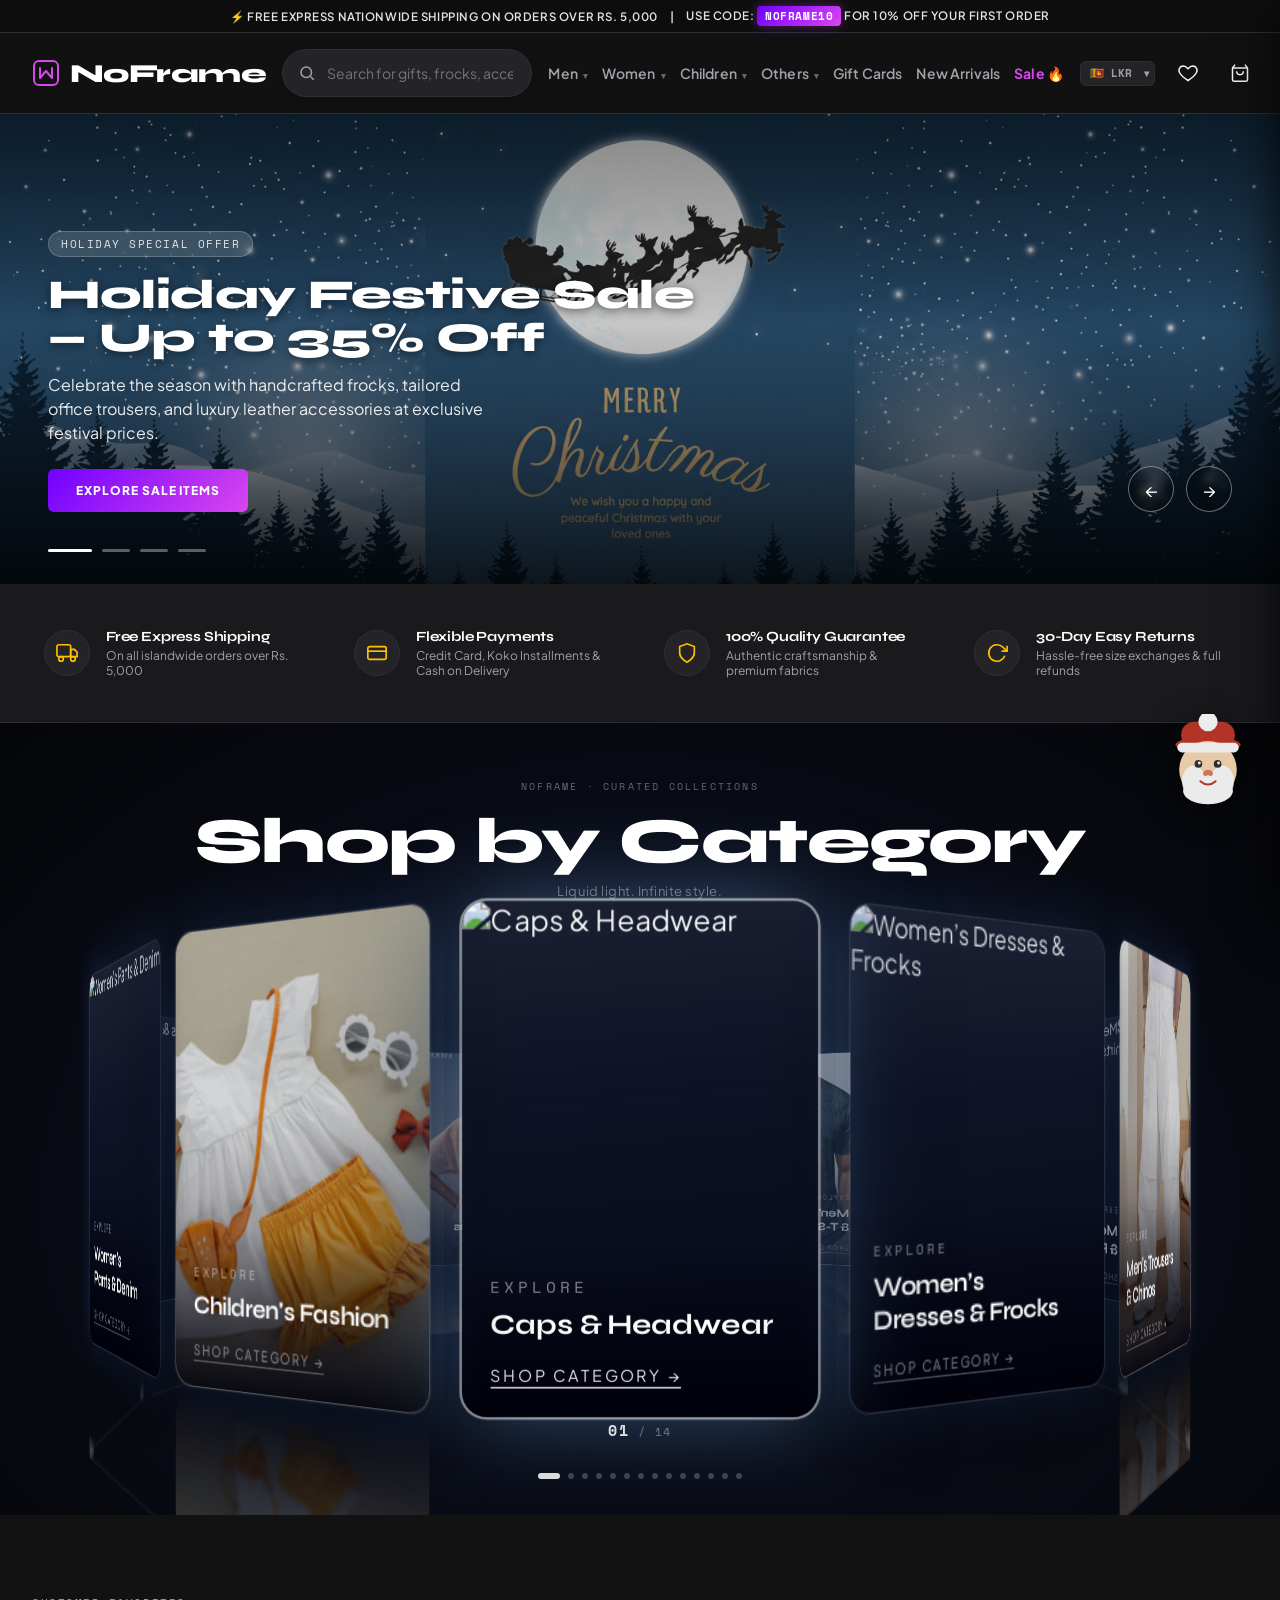
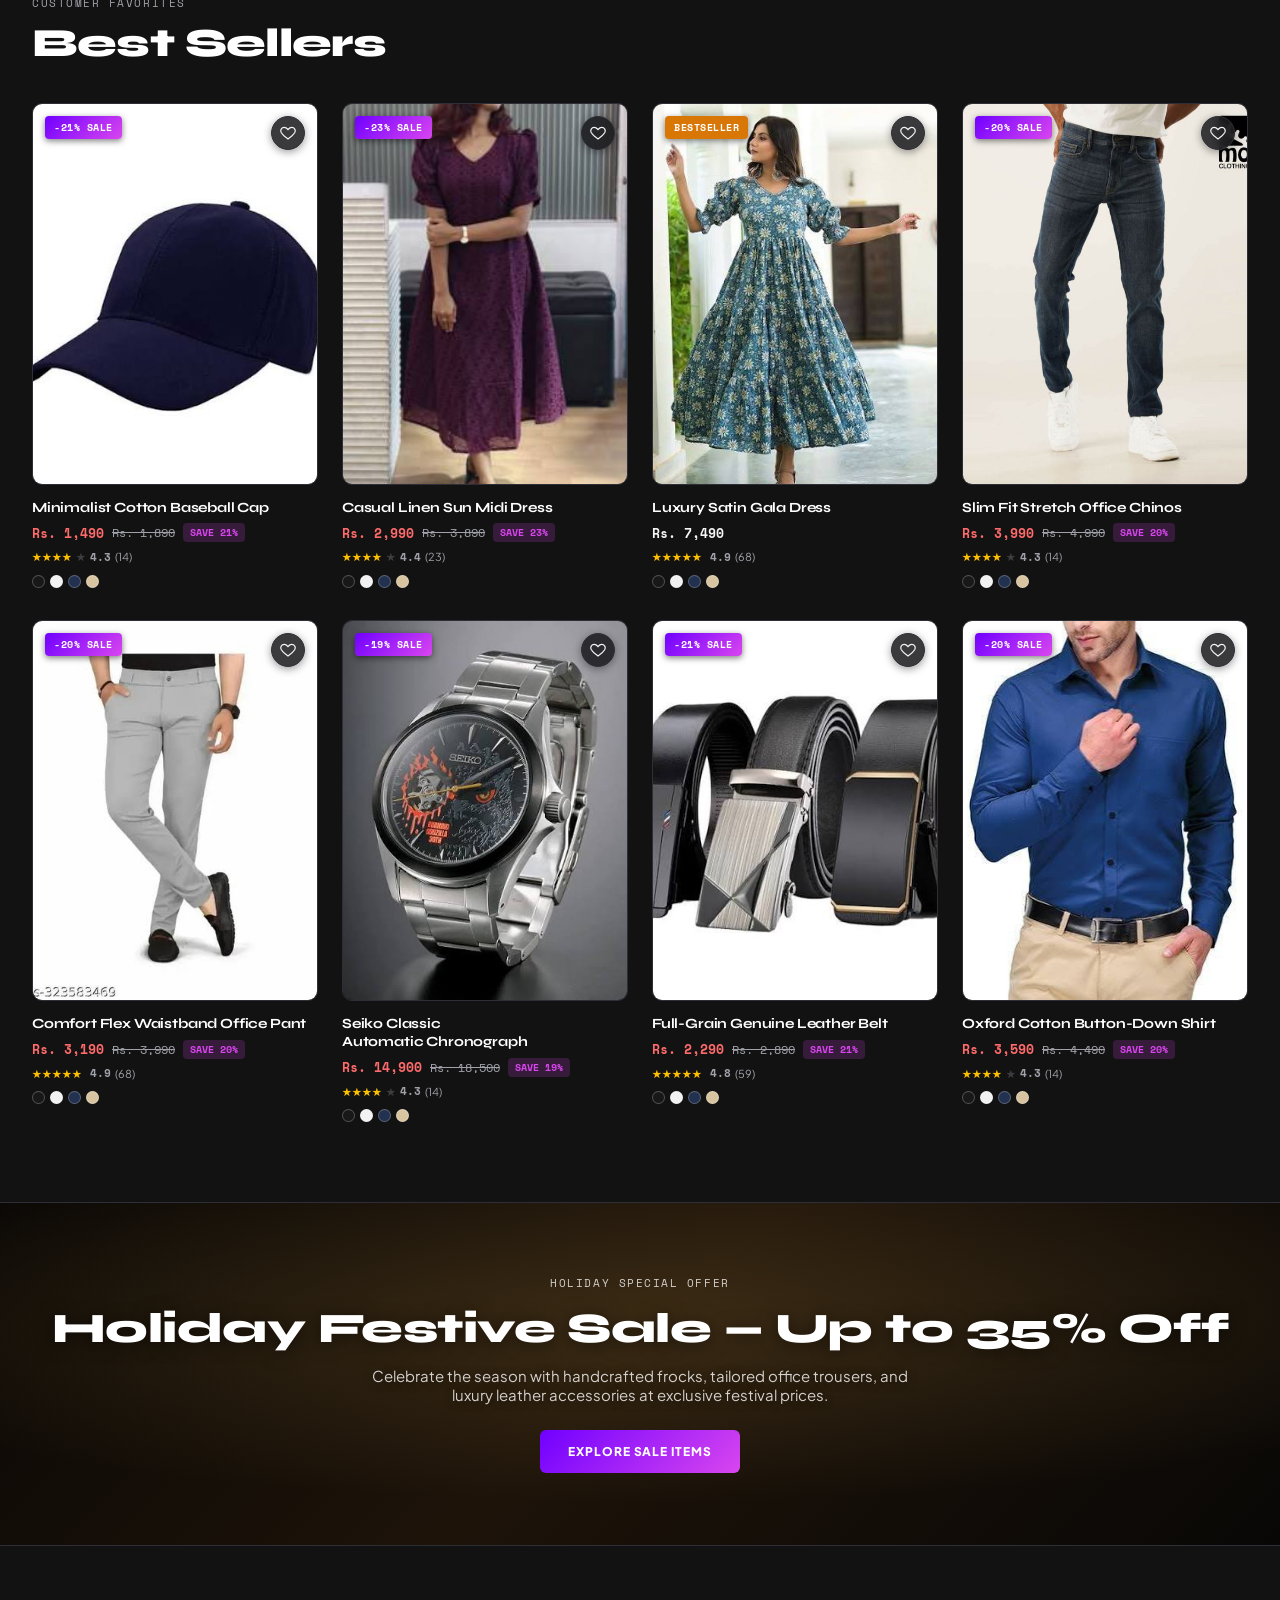
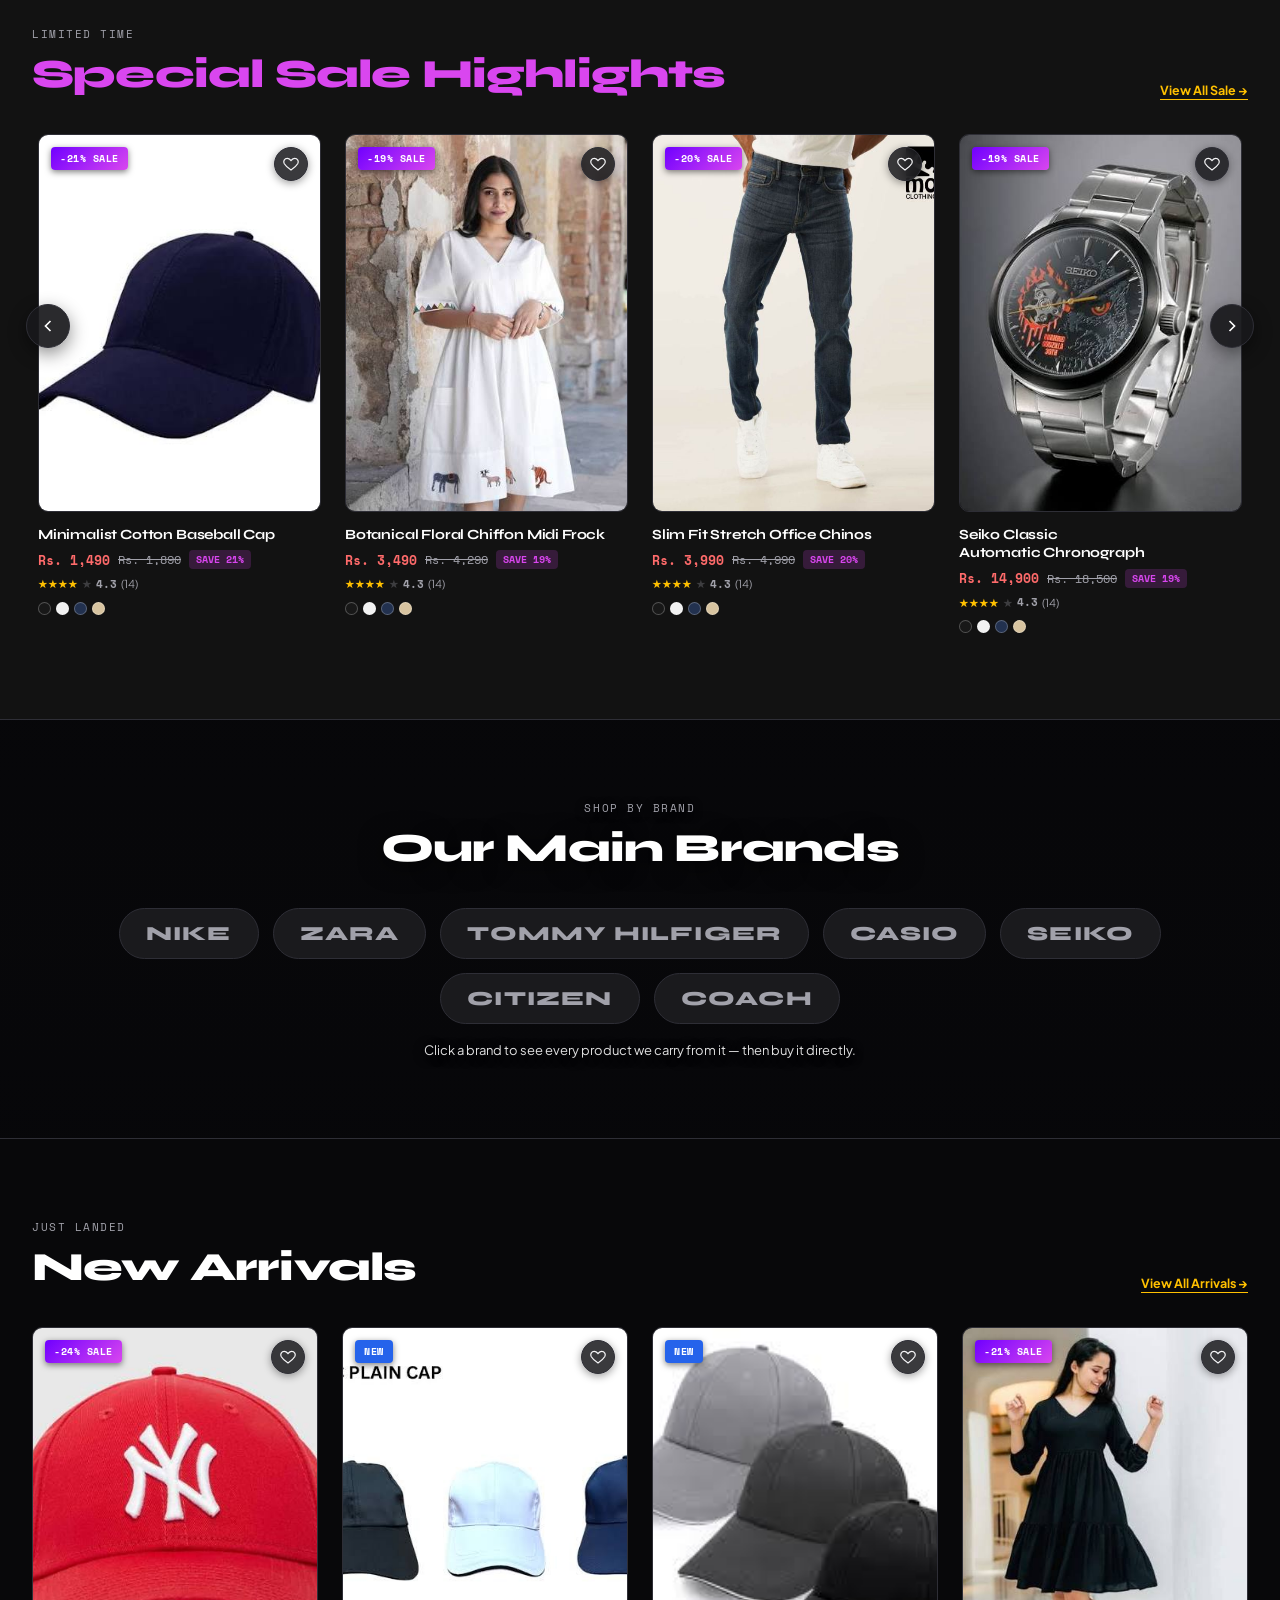
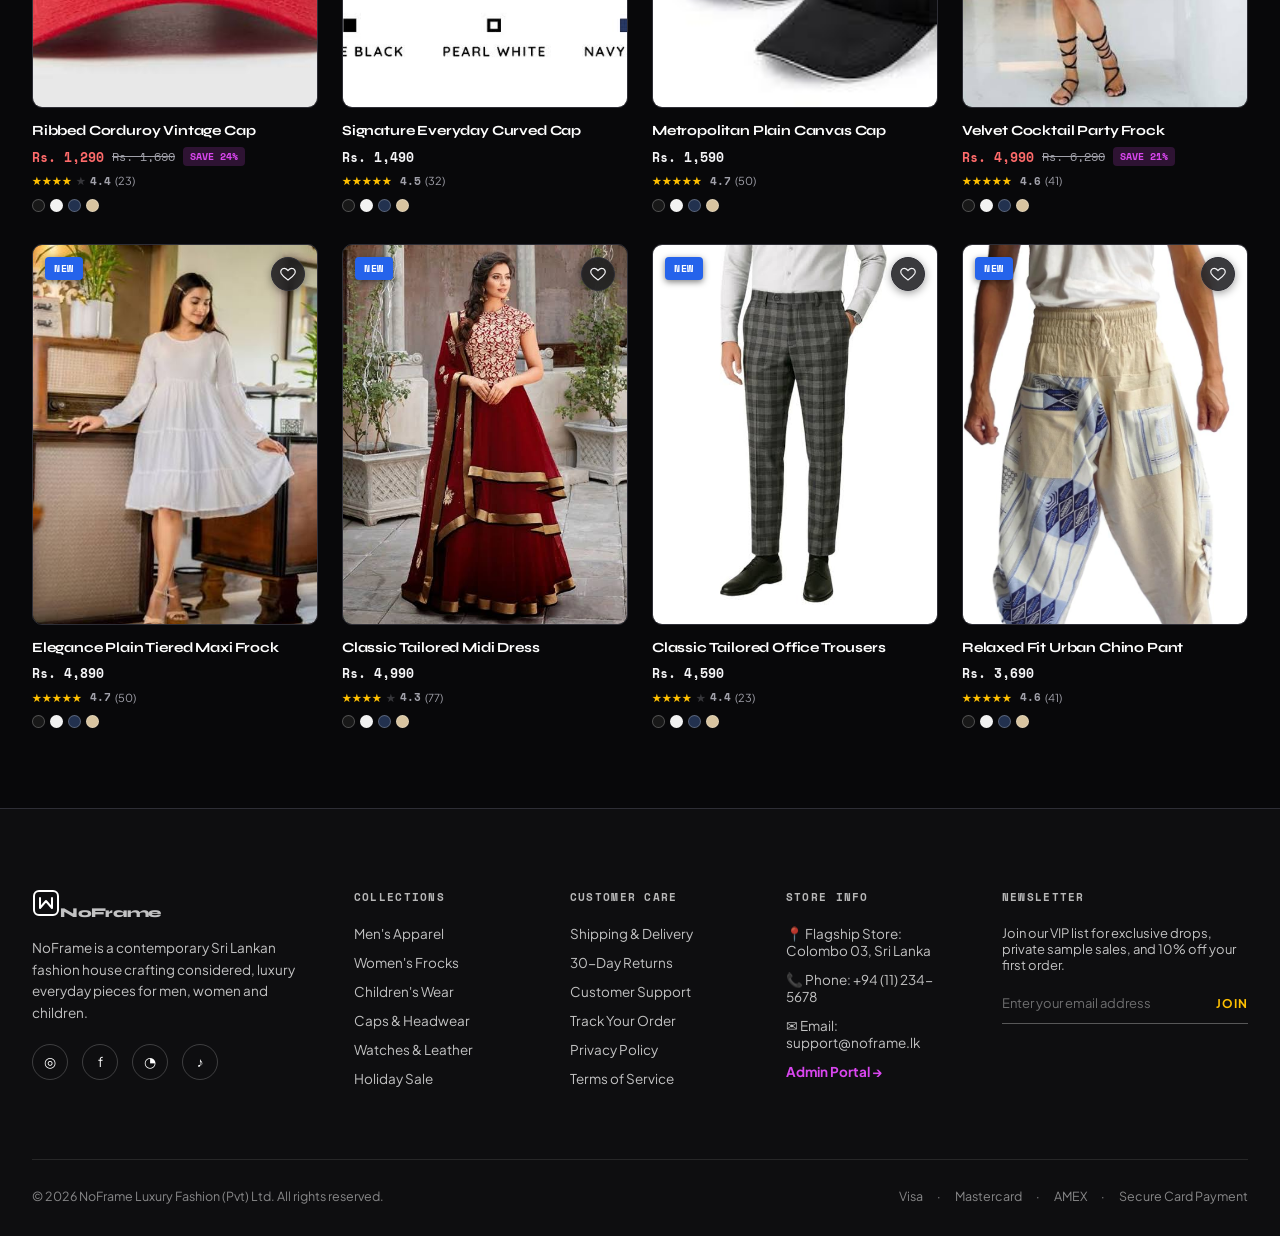
==== 1902/html/index.html @ 891ba1a3 "full project code" ====
<!DOCTYPE html>
<html lang="en">
<head>
<meta charset="UTF-8">
<meta name="viewport" content="width=device-width, initial-scale=1.0">
<title>NoFrame — Fashion Without Limits</title>
<link rel="preconnect" href="https://fonts.googleapis.com">
<link rel="preconnect" href="https://fonts.gstatic.com" crossorigin>
<link href="https://fonts.googleapis.com/css2?family=Inter:wght@400;500;600;700&family=Playfair+Display:ital,wght@0,600;0,700;0,800;1,600&family=Plus+Jakarta+Sans:wght@400;500;600;700;800&family=Space+Mono:wght@400;700&family=Syne:wght@700;800&display=swap" rel="stylesheet">
<link rel="stylesheet" href="../css/style.css?v=20261021">

</head>
<body>

<header id="site-header"></header>
<div id="mobile-drawer"></div>
<div id="cart-drawer-root"></div>
<main id="app"></main>
<footer id="site-footer"></footer>
<div id="modal-root"></div>
<div id="toast" class="toast"></div>

<script src="../data/catalog.js?v=20261014"></script>
<script src="../js/app.js?v=20261021"></script>

</body>
</html>
---- 1902/css/style.css ----
:root, :root[data-theme="dark"]{
  /* ── Deep Charcoal Dark Palette ── */
  --bone:#121212;            /* Deep Charcoal main background */
  --bone-2:#242428;          /* Slightly lighter charcoal for cards */
  --surface:#1A1A1D;         /* Elevated surface (headers, drawers, modals) */
  --surface-alt:#242428;     /* Slightly lifted surface / containers */
  --white:#242428;           /* Elevated container surface in dark mode */
  --ink:#F5F5F7;             /* Soft off-white primary text */
  --ink-soft:#A1A1AA;        /* Muted grey secondary text (descriptions, subtitles) */
  --line:#2E2E36;            /* Subtle dark divider lines */
  
  /* ── Modern Trendy Highlights (Electric Violet / Magenta) ── */
  --violet:#7000FF;          /* Electric Violet */
  --magenta:#D946EF;         /* Electric Magenta */
  --accent:#D946EF;          /* Primary highlight / sale accent */
  --accent-ink:#FFFFFF;
  --accent-gradient:linear-gradient(135deg, #7000FF 0%, #D946EF 100%);
  --accent-glow:rgba(217, 70, 239, 0.35);

  /* ── Action Buttons & Elements (Neon Gold / Coral) ── */
  --btn-cta-bg:#FFC000;      /* Neon Gold CTA button */
  --btn-cta-text:#000000;    /* Pure black font for high contrast readability */
  --btn-cta-hover:#FF6B6B;   /* Coral highlight color on hover */
  --coral:#FF6B6B;           /* Coral highlight */
  --sale:#D946EF;            /* Magenta / Coral sale tag */
  --ok:#10B981;              /* Modern Emerald green */

  /* ── Typography Tokens ── */
  --font-heading:'Syne', 'Playfair Display', sans-serif;
  --font-serif:'Playfair Display', serif;
  --font-body:'Plus Jakarta Sans', 'Inter', sans-serif;
  --font-mono:'Space Mono', monospace;

  /* ── Footer & Hero ── */
  --footer-bg:#0E0E10;       /* Darkest charcoal footer */
  --footer-text:#F5F5F7;
  --hero-bg:#121212;

  --radius:10px;
  --radius-sm:6px;
  --shadow-sm:0 2px 10px rgba(0,0,0,0.50);
  --shadow-md:0 12px 32px rgba(0,0,0,0.65);
  --shadow-lg:0 24px 48px rgba(0,0,0,0.85);
  --ease:cubic-bezier(.22,.9,.32,1);
}

*{box-sizing:border-box;margin:0;padding:0;}
html{scroll-behavior:smooth;}
body{
  font-family:var(--font-body);
  background:var(--bone);
  color:var(--ink);
  -webkit-font-smoothing:antialiased;
  min-height:100vh;
  position:relative;
}
img{max-width:100%;display:block;}
a{color:inherit;text-decoration:none;}
button{font-family:inherit;cursor:pointer;border:none;background:none;color:inherit;}
input,select,textarea{font-family:inherit;}
.mono{font-family:'Space Mono',monospace;}
.serif{font-family:var(--font-heading);}
.eyebrow{font-family:var(--font-mono);font-size:11px;letter-spacing:.14em;text-transform:uppercase;color:var(--ink-soft);}
.wrap{max-width:1440px;margin:0 auto;padding:0 32px;}
@media(max-width:768px){.wrap{padding:0 16px;}}

/* ---------- TOP ANNOUNCEMENT BAR ---------- */
.top-announcement-bar{
  background:#0D0D0E;
  color:#E4E4E7;
  font-size:11.5px;
  letter-spacing:.05em;
  padding:8px 16px;
  text-align:center;
  font-weight:600;
  display:flex;
  align-items:center;
  justify-content:center;
  gap:12px;
  position:relative;
  z-index:501;
  border-bottom:1px solid var(--line);
}
.top-announcement-bar span.promo-code{
  background:var(--accent-gradient);
  color:#FFFFFF;
  padding:2px 8px;
  border-radius:4px;
  font-family:'Space Mono',monospace;
  font-size:10.5px;
  font-weight:700;
  box-shadow:0 0 12px var(--accent-glow);
}

/* ---------- HEADER ---------- */
#site-header{
  position:sticky;
  top:0;
  z-index:500;
  background:rgba(18,18,18,0.92);
  backdrop-filter:blur(16px);
  -webkit-backdrop-filter:blur(16px);
  border-bottom:1px solid var(--line);
  transition:background-color .3s;
}
:root[data-theme="dark"] #site-header{
  background:rgba(18,18,18,0.92);
}
.header-top{
  display:flex;
  align-items:center;
  justify-content:space-between;
  gap:16px;
  padding:16px 32px;
  max-width:1440px;
  margin:0 auto;
}
@media(max-width:768px){.header-top{padding:12px 16px;}}

.logo{
  font-family:var(--font-heading);
  font-weight:800;
  font-size:26px;
  letter-spacing:-.02em;
  display:flex;
  align-items:center;
  gap:10px;
  color:#FFFFFF;
}
.logo-mark{width:28px;height:28px;flex-shrink:0;color:var(--magenta);}
.logo-mark rect,.logo-mark path{stroke:currentColor;}
.logo-light .logo-mark rect,.logo-light .logo-mark path{stroke:#FFFFFF;}

.header-nav{display:flex;gap:14px;align-items:center;}
.header-nav a{
  font-size:14px;
  letter-spacing:.01em;
  font-weight:600;
  position:relative;
  padding:6px 0;
  white-space:nowrap;
  color:var(--ink-soft);
  transition:color .2s;
}
.header-nav a:hover,.header-nav a.active{color:#FFFFFF;}
.header-nav a::after{
  content:'';
  position:absolute;
  left:0;
  bottom:-2px;
  width:0;
  height:2px;
  background:var(--accent-gradient);
  transition:width .25s var(--ease);
  border-radius:2px;
}
.header-nav a:hover::after,.header-nav a.active::after{width:100%;}
.header-nav a.sale-link{color:var(--magenta);font-weight:700;}

.header-actions{display:flex;align-items:center;gap:14px;}
.currency-selector{
  position:relative;
  font-family:'Space Mono',monospace;
  font-size:11px;
  font-weight:700;
}
.currency-selector select{
  appearance:none;
  -webkit-appearance:none;
  background:var(--surface-alt);
  border:1px solid var(--line);
  padding:5px 22px 5px 9px;
  border-radius:var(--radius-sm);
  color:var(--ink-soft);
  font-family:'Space Mono',monospace;
  font-size:11px;
  font-weight:700;
  cursor:pointer;
  outline:none;
  transition:all .2s;
}
.currency-selector select:hover{border-color:var(--btn-cta-bg);color:var(--btn-cta-bg);}
.currency-selector::after{
  content:'▾';
  position:absolute;
  right:6px;
  top:50%;
  transform:translateY(-50%);
  pointer-events:none;
  color:var(--ink-soft);
  font-size:10px;
}
/* KEEP OLD .currency-badge for fallback */
.currency-badge{
  font-family:'Space Mono',monospace;
  font-size:11px;
  font-weight:700;
  background:var(--surface-alt);
  border:1px solid var(--line);
  padding:5px 9px;
  border-radius:var(--radius-sm);
  color:var(--ink-soft);
}

.icon-btn{
  position:relative;
  display:flex;
  align-items:center;
  justify-content:center;
  width:38px;
  height:38px;
  border-radius:50%;
  transition:all .2s;
  color:var(--ink);
}
.icon-btn:hover{background:var(--surface-alt);}
.icon-btn svg{width:20px;height:20px;}
.badge{
  position:absolute;
  top:-2px;
  right:-2px;
  background:var(--accent-gradient);
  color:#fff;
  font-size:10px;
  font-weight:800;
  min-width:18px;
  height:18px;
  padding:0 4px;
  border-radius:9px;
  display:flex;
  align-items:center;
  justify-content:center;
  font-family:'Space Mono',monospace;
  box-shadow:0 2px 8px var(--accent-glow);
}

/* SEARCH WITH AUTOCOMPLETE DROPDOWN */
.search-wrap{flex:1 1 auto;min-width:0;max-width:70%;position:relative;display:none;}
@media(min-width:1000px){.search-wrap{display:block;}}
/* Wide screens give the search field real breathing room. */
@media(min-width:1280px){.search-wrap{min-width:250px;}}
.header-user-name{display:none;}
@media(min-width:1500px){.header-user-name{display:inline;}}
.search-wrap input{
  width:100%;
  background:var(--surface-alt);
  border:1px solid var(--line);
  padding:14px 18px 14px 44px;
  font-size:14px;
  height:48px;
  border-radius:24px;
  outline:none;
  color:#FFFFFF;
  transition:all .2s;
  box-shadow:0 2px 10px rgba(0,0,0,0.25);
}
.search-wrap input:focus{
  border-color:var(--violet);
  background:var(--surface);
  box-shadow:0 0 0 3px rgba(112,0,255,0.22), 0 2px 10px rgba(0,0,0,0.25);
}
.search-wrap svg{
  position:absolute;
  left:16px;
  top:50%;
  transform:translateY(-50%);
  width:18px;
  height:18px;
  color:var(--ink-soft);
  pointer-events:none;
}

.search-dropdown{
  position:absolute;
  top:calc(100% + 8px);
  left:0;
  right:0;
  background:var(--surface);
  border:1px solid var(--line);
  border-radius:var(--radius);
  box-shadow:var(--shadow-lg);
  max-height:380px;
  overflow-y:auto;
  z-index:900;
  display:none;
}
.search-dropdown.open{display:block;}
.search-item{
  display:flex;
  align-items:center;
  gap:12px;
  padding:10px 14px;
  border-bottom:1px solid var(--line);
  cursor:pointer;
  transition:background .15s;
}
.search-item:last-child{border-bottom:none;}
.search-item:hover{background:var(--surface-alt);}
.search-item img{width:42px;height:52px;object-fit:cover;border-radius:4px;}
.search-item-info{flex:1;}
.search-item-title{font-size:12.5px;font-weight:600;margin-bottom:2px;color:#FFFFFF;}
.search-item-cat{font-size:11px;color:var(--ink-soft);}
.search-item-price{font-family:'Space Mono',monospace;font-size:12px;font-weight:700;color:var(--btn-cta-bg);}

/* MOBILE DRAWER */
.mobile-menu-btn{display:none;}
@media(max-width:999px){.header-nav{display:none;} .mobile-menu-btn{display:flex;} .search-wrap{display:none;}}
#mobile-drawer{
  position:fixed;
  inset:0;
  background:var(--bone);
  z-index:950;
  transform:translateX(100%);
  transition:transform .3s var(--ease);
  padding:24px;
  overflow-y:auto;
}
#mobile-drawer.open{transform:translateX(0);}
#mobile-drawer a{
  display:block;
  padding:16px 0;
  font-size:20px;
  font-family:var(--font-heading);
  border-bottom:1px solid var(--line);
  color:#FFFFFF;
}
#mobile-drawer .close-drawer{margin-bottom:20px;}

/* ---------- BUTTONS ---------- */
.btn{
  display:inline-flex;
  align-items:center;
  justify-content:center;
  gap:9px;
  padding:14px 28px;
  font-size:12px;
  font-weight:800;
  letter-spacing:.08em;
  text-transform:uppercase;
  border-radius:var(--radius-sm);
  transition:all .22s var(--ease);
}
.btn-primary{background:var(--btn-cta-bg);color:var(--btn-cta-text);}
.btn-primary:hover{background:var(--btn-cta-hover);color:#000000;transform:translateY(-2px);box-shadow:0 6px 20px rgba(255,107,107,0.4);}
.btn-outline{border:1.5px solid var(--line);color:var(--ink);}
.btn-outline:hover{background:rgba(255,192,0,0.08);border-color:var(--btn-cta-bg);color:var(--btn-cta-bg);}
.btn-accent{background:var(--accent-gradient);color:#fff;}
.btn-accent:hover{opacity:.95;transform:translateY(-2px);box-shadow:0 6px 20px var(--accent-glow);}
.btn-sm{padding:10px 18px;font-size:11px;}
.btn-full{width:100%;}
.btn:disabled{opacity:.4;cursor:not-allowed;transform:none!important;box-shadow:none!important;}
.btn-ghost{text-decoration:underline;text-underline-offset:4px;font-size:12.5px;font-weight:700;color:var(--btn-cta-bg);}
.btn-ghost:hover{color:var(--btn-cta-hover);}

/* ---------- HERO SLIDER ---------- */
.hero{
  position:relative;
  height:470px;
  min-height:340px;
  max-height:520px;
  overflow:hidden;
  background:var(--hero-bg);
}
.hero-slide{
  position:absolute;
  inset:0;
  opacity:0;
  transition:opacity 1.2s var(--ease);
  background-size:cover;
  background-position:center 25%;
}
.hero-slide.active{opacity:1;}
.hero-slide::after{
  content:'';
  position:absolute;
  inset:0;
  background:linear-gradient(0deg,rgba(0,0,0,0.75) 0%,rgba(0,0,0,0.2) 60%,rgba(0,0,0,0.4) 100%);
}
.hero-content{
  position:absolute;
  left:0;
  bottom:0;
  padding:0 48px 72px;
  color:#fff;
  z-index:2;
  max-width:760px;
}
@media(max-width:768px){.hero-content{padding:0 20px 48px;}}
.hero-content .eyebrow{
  color:rgba(255,255,255,0.85);
  margin-bottom:16px;
  display:inline-block;
  background:rgba(255,255,255,0.15);
  backdrop-filter:blur(8px);
  padding:4px 12px;
  border-radius:20px;
  border:1px solid rgba(255,255,255,0.2);
}
.hero-content h1{
  font-family:var(--font-heading);
  font-weight:800;
  /* sized so the full headline (incl. the long festive title) always fits
     inside the hero instead of clipping under the header */
  font-size:clamp(28px,3.2vw,48px);
  line-height:1.05;
  margin-bottom:14px;
  color:#FFFFFF;
  text-shadow:0 2px 10px rgba(0,0,0,0.5);
}
.hero-content p{
  font-size:16px;
  color:rgba(255,255,255,0.9);
  margin-bottom:24px;
  max-width:460px;
  line-height:1.5;
}
.hero-nav{
  position:absolute;
  bottom:72px;
  right:48px;
  display:flex;
  gap:12px;
  z-index:3;
}
@media(max-width:768px){.hero-nav{right:20px;bottom:24px;}}
.hero-arrow{
  width:46px;
  height:46px;
  border:1px solid rgba(255,255,255,0.4);
  border-radius:50%;
  display:flex;
  align-items:center;
  justify-content:center;
  color:#fff;
  font-size:18px;
  transition:all .2s;
  background:rgba(0,0,0,0.2);
  backdrop-filter:blur(4px);
}
.hero-arrow:hover{background:#fff;color:var(--ink);border-color:#fff;}
.hero-dots{
  position:absolute;
  left:48px;
  bottom:32px;
  display:flex;
  gap:10px;
  z-index:3;
}
@media(max-width:768px){.hero-dots{left:20px;}}
.hero-dot{
  width:28px;
  height:3px;
  background:rgba(255,255,255,0.35);
  border-radius:2px;
  transition:all .3s;
  cursor:pointer;
}
.hero-dot.active{background:#fff;width:44px;}

/* ---------- TRUST / FEATURES STRIP ---------- */
.features-strip{
  background:var(--surface);
  border-bottom:1px solid var(--line);
  padding:32px 0;
}
.features-grid{
  display:grid;
  grid-template-columns:repeat(4,1fr);
  gap:24px;
}
@media(max-width:900px){.features-grid{grid-template-columns:repeat(2,1fr);gap:20px;}}
@media(max-width:480px){.features-grid{grid-template-columns:1fr;}}
.feature-item{
  display:flex;
  align-items:center;
  gap:16px;
  padding:12px;
}
.feature-icon{
  width:46px;
  height:46px;
  border-radius:50%;
  background:var(--surface-alt);
  border:1px solid var(--line);
  display:flex;
  align-items:center;
  justify-content:center;
  flex-shrink:0;
  color:var(--btn-cta-bg);
}
.feature-icon svg{width:22px;height:22px;}
.feature-info h4{font-size:14px;font-weight:700;margin-bottom:3px;color:#FFFFFF;}
.feature-info p{font-size:12px;color:var(--ink-soft);}

/* ---------- SECTIONS ---------- */
.section{padding:80px 0;}
@media(max-width:768px){.section{padding:48px 0;}}
.section-head{
  display:flex;
  align-items:flex-end;
  justify-content:space-between;
  margin-bottom:36px;
  gap:16px;
}
.section-head h2{font-family:var(--font-heading);font-weight:800;font-size:clamp(26px,3.2vw,40px);color:#FFFFFF;}
.section-head .eyebrow{margin-bottom:8px;}

/* ============================================================
   3-D RING CAROUSEL — "Mirror Hall" style
   ============================================================ */

/* Outer section wrapper */
.ring-carousel-section{
  position:relative;
  padding:0;
  overflow:hidden;
  background:radial-gradient(ellipse at 50% 60%, #0d1226 0%, #050608 100%);
}

/* Top title area */
.ring-carousel-header{
  text-align:center;
  padding:56px 24px 0;
  pointer-events:none;
  user-select:none;
  position:relative;
  z-index:2;
}
.ring-carousel-header .ring-eyebrow{
  font-family:'Space Mono',monospace;
  font-size:10px;
  letter-spacing:.22em;
  text-transform:uppercase;
  color:rgba(255,255,255,.38);
  margin-bottom:14px;
}
.ring-carousel-header h2{
  font-family:var(--font-heading);
  font-size:clamp(32px,5vw,64px);
  font-weight:800;
  color:#ffffff;
  letter-spacing:-.02em;
  line-height:1.05;
  margin-bottom:8px;
}
.ring-carousel-header p{
  font-size:13px;
  color:rgba(255,255,255,.38);
  letter-spacing:.04em;
}

/* 3-D scene container */
.ring-scene{
  position:relative;
  width:100%;
  height:520px;
  perspective:1100px;
  cursor:grab;
  touch-action:pan-y;
  user-select:none;
  -webkit-user-select:none;
}
.ring-scene.dragging{cursor:grabbing;}

/* The actual rotating ring */
.ring-track{
  position:absolute;
  left:50%;
  top:50%;
  width:0;
  height:0;
  transform-style:preserve-3d;
  will-change:transform;
}

/* Each card in the ring */
.ring-card{
  position:absolute;
  width:200px;
  height:290px;
  left:-100px;
  top:-145px;
  transform-origin:center center;
  transform-style:preserve-3d;
  cursor:pointer;
  border-radius:14px;
  overflow:visible;
}

/* Card face */
.ring-card-face{
  position:absolute;
  inset:0;
  border-radius:14px;
  overflow:hidden;
  background:#0d1226;
  box-shadow:
    0 0 0 1px rgba(255,255,255,.12),
    0 0 40px rgba(80,140,255,.18),
    0 20px 60px rgba(0,0,0,.7);
  transition:box-shadow .35s ease;
}
.ring-card.ring-active .ring-card-face{
  box-shadow:
    0 0 0 1.5px rgba(255,255,255,.55),
    0 0 55px rgba(120,180,255,.45),
    0 24px 70px rgba(0,0,0,.75);
}

/* Card image */
.ring-card-face img{
  width:100%;height:100%;
  object-fit:cover;
  display:block;
  opacity:.88;
  transition:opacity .3s ease;
  pointer-events:none;
}
.ring-card.ring-active .ring-card-face img{opacity:1;}

/* Inner colour-grade overlay */
.ring-card-face::before{
  content:'';
  position:absolute;
  inset:0;
  background:linear-gradient(175deg,rgba(255,255,255,.06) 0%,transparent 40%,rgba(0,0,10,.55) 100%);
  z-index:1;
  pointer-events:none;
}

/* Card label */
.ring-card-label{
  position:absolute;left:0;right:0;bottom:0;
  padding:20px 16px 16px;
  background:linear-gradient(0deg,rgba(0,0,10,.88) 0%,transparent 100%);
  z-index:2;
  pointer-events:none;
  border-radius:0 0 14px 14px;
}
.ring-card-label .ring-cat-eyebrow{
  font-family:'Space Mono',monospace;font-size:9px;
  letter-spacing:.2em;text-transform:uppercase;
  color:rgba(255,255,255,.5);margin-bottom:5px;
}
.ring-card-label h3{
  font-family:var(--font-heading);font-size:16px;font-weight:700;
  color:#fff;line-height:1.2;margin-bottom:6px;
}
.ring-card-label .ring-shop-cta{
  font-size:9px;letter-spacing:.14em;text-transform:uppercase;
  color:rgba(255,255,255,.55);
  border-bottom:1px solid rgba(255,255,255,.28);
  padding-bottom:1px;display:inline-block;
}
.ring-card.ring-active .ring-card-label .ring-shop-cta{
  color:rgba(255,255,255,.9);border-color:rgba(255,255,255,.8);
}

/* Reflective water-pool beneath each card */
.ring-card-reflection{
  position:absolute;
  top:calc(100% + 4px);
  left:0;right:0;height:90px;
  border-radius:0 0 14px 14px;
  overflow:hidden;
  pointer-events:none;
  transform:scaleY(-1);
  -webkit-mask-image:linear-gradient(to bottom,rgba(0,0,0,.55) 0%,transparent 100%);
  mask-image:linear-gradient(to bottom,rgba(0,0,0,.55) 0%,transparent 100%);
  animation:ripple-shift 4s ease-in-out infinite alternate;
}
.ring-card-reflection img{
  width:100%;height:100%;
  object-fit:cover;object-position:bottom;
  opacity:.45;filter:blur(1.5px) saturate(1.2);
  transform:scaleX(1.04);
}
.ring-card.ring-active .ring-card-reflection img{opacity:.65;}

@keyframes ripple-shift{
  0%  {transform:scaleY(-1) translateX(0)   skewX(0deg);  }
  50% {transform:scaleY(-1) translateX(3px)  skewX(.8deg); }
  100%{transform:scaleY(-1) translateX(-2px) skewX(-.5deg);}
}

/* Navigation dots */
.ring-dots{
  display:flex;justify-content:center;align-items:center;
  gap:8px;padding:20px 0 36px;position:relative;z-index:5;
}
.ring-dot{
  width:6px;height:6px;border-radius:50%;
  background:rgba(255,255,255,.22);
  transition:all .3s ease;cursor:pointer;
}
.ring-dot.active{width:22px;border-radius:3px;background:rgba(255,255,255,.85);}

/* Counter label */
.ring-counter{
  text-align:center;
  font-family:'Space Mono',monospace;font-size:12px;
  letter-spacing:.12em;color:rgba(255,255,255,.38);
  padding-bottom:12px;position:relative;z-index:5;
}
.ring-counter strong{color:rgba(255,255,255,.85);font-size:15px;}

/* Responsive */
@media(max-width:900px){
  .ring-scene{height:420px;}
  .ring-card{width:160px;height:230px;left:-80px;top:-115px;}
  .ring-carousel-header{padding-top:40px;}
}
@media(max-width:560px){
  .ring-scene{height:340px;perspective:700px;}
  .ring-card{width:130px;height:188px;left:-65px;top:-94px;}
  .ring-card-reflection{height:60px;}
  .ring-carousel-header{padding-top:28px;}
}



/* ---------- PRODUCT GRID / CARD ---------- */
.product-grid{
  display:grid;
  grid-template-columns:repeat(4,1fr);
  gap:32px 24px;
}
@media(max-width:1100px){.product-grid{grid-template-columns:repeat(3,1fr);}}
@media(max-width:720px){.product-grid{grid-template-columns:repeat(2,1fr);gap:20px 14px;}}

.product-card{
  cursor:pointer;
  display:flex;
  flex-direction:column;
  position:relative;
}
.pc-frame{
  position:relative;
  aspect-ratio:3/4;
  overflow:hidden;
  background:#1E1E22;
  border-radius:var(--radius);
  margin-bottom:14px;
  border:1px solid var(--line);
}
.pc-frame img{
  width:100%;
  height:100%;
  object-fit:cover;
  transition:transform .6s var(--ease);
}
.product-card:hover .pc-frame img{transform:scale(1.06);}

.pc-tag{
  position:absolute;
  top:12px;
  left:12px;
  background:#121212;
  color:#FFFFFF;
  font-family:'Space Mono',monospace;
  font-size:10px;
  font-weight:700;
  padding:4px 9px;
  letter-spacing:.05em;
  z-index:2;
  border-radius:4px;
  border:1px solid rgba(255,255,255,0.12);
  box-shadow:0 2px 6px rgba(0,0,0,0.5);
}
.pc-tag.sale{background:var(--accent-gradient);color:#fff;border:none;}
.pc-tag.new{background:#2563EB;color:#fff;border:none;}
.pc-tag.bestseller{background:#D97706;color:#fff;border:none;}

.pc-wish{
  position:absolute;
  top:12px;
  right:12px;
  width:34px;
  height:34px;
  background:rgba(24,24,28,0.85);
  backdrop-filter:blur(6px);
  border:1px solid var(--line);
  border-radius:50%;
  display:flex;
  align-items:center;
  justify-content:center;
  z-index:2;
  transition:all .2s;
  color:var(--ink);
  box-shadow:0 2px 8px rgba(0,0,0,0.4);
}
:root[data-theme="dark"] .pc-wish{background:rgba(24,24,28,0.85);}
.pc-wish:hover{transform:scale(1.15);border-color:var(--magenta);}
.pc-wish svg{width:16px;height:16px;}
.pc-wish.active svg{fill:var(--magenta);stroke:var(--magenta);}

.pc-actions{
  position:absolute;
  left:10px;
  right:10px;
  bottom:10px;
  display:flex;
  gap:8px;
  opacity:0;
  transform:translateY(10px);
  transition:all .25s var(--ease);
  z-index:2;
}
.product-card:hover .pc-actions{opacity:1;transform:translateY(0);}
.pc-actions button{
  flex:1;
  background:var(--btn-cta-bg);
  color:var(--btn-cta-text);
  backdrop-filter:blur(4px);
  padding:10px 8px;
  font-size:10.5px;
  font-weight:800;
  letter-spacing:.06em;
  text-transform:uppercase;
  border-radius:var(--radius-sm);
  transition:all .2s;
  box-shadow:0 4px 14px rgba(0,0,0,0.4);
}
:root[data-theme="dark"] .pc-actions button{background:var(--btn-cta-bg);color:var(--btn-cta-text);}
.pc-actions button:hover{background:var(--btn-cta-hover);color:#000000;transform:translateY(-1px);}

.pc-info{display:flex;flex-direction:column;gap:4px;}
.pc-info h4{font-family:var(--font-heading);font-size:14px;font-weight:700;line-height:1.3;margin-bottom:2px;color:#FFFFFF;}
.pc-meta{display:flex;align-items:center;gap:8px;font-family:'Space Mono',monospace;font-size:13px;font-weight:700;}
.pc-price-old{text-decoration:line-through;color:var(--ink-soft);font-size:12px;font-weight:400;}
.pc-price-sale{color:var(--coral);font-weight:700;}
.pc-discount-pill{background:rgba(217,70,239,0.18);color:var(--magenta);font-size:10px;padding:2px 7px;border-radius:4px;font-weight:800;}
.pc-stars{font-size:11px;color:var(--ink-soft);display:flex;align-items:center;gap:4px;margin-top:2px;}
.pc-colors{display:flex;gap:5px;margin-top:6px;}
.pc-colors span{width:13px;height:13px;border-radius:50%;border:1px solid rgba(255,255,255,0.25);}

/* ---------- SIDE CART DRAWER ---------- */
.cart-drawer-overlay{
  position:fixed;
  inset:0;
  background:rgba(0,0,0,0.55);
  backdrop-filter:blur(4px);
  z-index:990;
  opacity:0;
  pointer-events:none;
  transition:opacity .3s var(--ease);
}
.cart-drawer-overlay.open{opacity:1;pointer-events:all;}

.cart-drawer{
  position:fixed;
  top:0;
  right:0;
  bottom:0;
  width:420px;
  max-width:100vw;
  background:var(--surface);
  border-left:1px solid var(--line);
  z-index:995;
  transform:translateX(100%);
  transition:transform .35s var(--ease);
  display:flex;
  flex-direction:column;
  box-shadow:var(--shadow-lg);
}
.cart-drawer.open{transform:translateX(0);}

.cart-drawer-head{
  padding:20px 24px;
  border-bottom:1px solid var(--line);
  display:flex;
  justify-content:space-between;
  align-items:center;
}
.cart-drawer-head h3{font-family:var(--font-heading);font-size:20px;font-weight:700;color:#FFFFFF;}

.shipping-progress-bar{
  padding:14px 24px;
  background:var(--surface-alt);
  border-bottom:1px solid var(--line);
  font-size:12px;
}
.shipping-progress-bar .txt{margin-bottom:6px;font-weight:600;}
.progress-track{
  height:6px;
  background:var(--line);
  border-radius:3px;
  overflow:hidden;
}
.progress-fill{
  height:100%;
  background:var(--ok);
  width:0%;
  transition:width .4s var(--ease);
}

.cart-drawer-items{
  flex:1;
  overflow-y:auto;
  padding:20px 24px;
}
.cd-item{
  display:flex;
  gap:16px;
  padding-bottom:18px;
  margin-bottom:18px;
  border-bottom:1px solid var(--line);
}
.cd-item img{width:76px;height:96px;object-fit:cover;border-radius:var(--radius-sm);}
.cd-info{flex:1;}
.cd-info h4{font-size:13.5px;font-weight:700;margin-bottom:4px;color:#FFFFFF;}
.cd-meta{font-size:11.5px;color:var(--ink-soft);margin-bottom:10px;}
.cd-price{font-family:'Space Mono',monospace;font-size:13px;font-weight:700;color:var(--btn-cta-bg);}

.cart-drawer-foot{
  padding:20px 24px;
  border-top:1px solid var(--line);
  background:var(--surface);
}
.cd-summary-row{
  display:flex;
  justify-content:space-between;
  font-size:13px;
  margin-bottom:8px;
  color:var(--ink-soft);
}
.cd-summary-row.total{
  font-size:16px;
  font-weight:700;
  color:#FFFFFF;
  border-top:1px solid var(--line);
  padding-top:12px;
  margin-top:10px;
  margin-bottom:16px;
}

/* ---------- BANNER STRIP ---------- */
.promo-strip{
  background:#0D0D0E;
  color:var(--footer-text);
  padding:72px 0;
  text-align:center;
  position:relative;
  overflow:hidden;
  border-top:1px solid var(--line);
  border-bottom:1px solid var(--line);
}
.promo-strip h3{font-family:var(--font-heading);font-size:clamp(26px,3.5vw,42px);font-weight:800;margin-bottom:12px;color:#FFFFFF;}
.promo-strip p{color:rgba(250,248,245,0.75);margin-bottom:26px;font-size:15px;max-width:540px;margin-left:auto;margin-right:auto;}

/* ---------- FOOTER ---------- */
footer{
  background:var(--footer-bg);
  color:var(--footer-text);
  padding:80px 0 32px;
  border-top:1px solid var(--line);
}
.footer-grid{
  display:grid;
  grid-template-columns:1.6fr 1fr 1fr 1fr 1.4fr;
  gap:40px;
  padding-bottom:60px;
  border-bottom:1px solid rgba(255,255,255,0.1);
}
@media(max-width:1000px){.footer-grid{grid-template-columns:repeat(2,1fr);}}
@media(max-width:520px){.footer-grid{grid-template-columns:1fr;}}
.footer-grid h5{
  font-family:var(--font-mono);
  font-size:11px;
  letter-spacing:.12em;
  text-transform:uppercase;
  margin-bottom:20px;
  color:rgba(255,255,255,0.7);
}
.footer-grid a,.footer-grid p{display:block;font-size:13.5px;margin-bottom:12px;color:rgba(255,255,255,0.75);transition:color .2s;}
.footer-grid a:hover{color:var(--accent);}
.newsletter-form{
  display:flex;
  border-bottom:1.5px solid rgba(255,255,255,0.3);
  margin-top:12px;
  padding-bottom:4px;
}
.newsletter-form input{
  flex:1;
  background:none;
  border:none;
  padding:8px 0;
  color:#fff;
  font-size:13px;
  outline:none;
}
.newsletter-form input::placeholder{color:rgba(255,255,255,0.4);}
.newsletter-form button{
  font-size:12px;
  letter-spacing:.08em;
  text-transform:uppercase;
  color:var(--btn-cta-bg);
  font-weight:700;
}
.social-row{display:flex;gap:14px;margin-top:20px;}
.social-row a{
  width:36px;
  height:36px;
  border:1px solid rgba(255,255,255,0.2);
  border-radius:50%;
  display:flex;
  align-items:center;
  justify-content:center;
  color:#fff;
  margin-bottom:0;
  transition:all .2s;
}
.social-row a:hover{background:#fff;color:var(--footer-bg);}
.footer-bottom{
  display:flex;
  justify-content:space-between;
  align-items:center;
  padding-top:28px;
  font-size:12.5px;
  color:rgba(255,255,255,0.5);
  flex-wrap:wrap;
  gap:14px;
}

/* ---------- GENERIC PAGE ---------- */
.page{padding:48px 0 100px;}
.breadcrumb{
  font-size:12px;
  color:var(--ink-soft);
  margin-bottom:24px;
  display:flex;
  gap:8px;
  align-items:center;
  font-family:var(--font-mono);
}
.page-title{font-family:var(--font-heading);font-size:clamp(30px,4vw,48px);font-weight:800;margin-bottom:12px;color:#FFFFFF;}

/* ---------- FILTER LAYOUT ---------- */
.listing{display:grid;grid-template-columns:250px 1fr;gap:48px;}
@media(max-width:900px){.listing{grid-template-columns:1fr;}}
.filter-block{
  margin-bottom:32px;
  background:var(--surface);
  border:1px solid var(--line);
  padding:20px;
  border-radius:var(--radius);
}
.filter-block h5{font-size:12px;letter-spacing:.06em;text-transform:uppercase;margin-bottom:16px;font-weight:700;color:#FFFFFF;}
.filter-opt{display:flex;align-items:center;gap:10px;font-size:13px;margin-bottom:12px;color:var(--ink-soft);cursor:pointer;}
.filter-opt input{accent-color:var(--btn-cta-bg);}
.filter-opt:hover{color:var(--ink);}
.price-range input[type=range]{width:100%;accent-color:var(--btn-cta-bg);}
.color-swatches{display:flex;flex-wrap:wrap;gap:8px;}
.swatch-btn{
  width:24px;
  height:24px;
  border-radius:50%;
  border:2px solid transparent;
  cursor:pointer;
  position:relative;
  box-shadow:0 0 0 1px rgba(0,0,0,0.15);
}
.swatch-btn.selected{border-color:var(--btn-cta-bg);box-shadow:0 0 0 2px var(--magenta);transform:scale(1.1);}
.listing-top{display:flex;justify-content:space-between;align-items:center;margin-bottom:28px;flex-wrap:wrap;gap:14px;}
.result-count{font-size:13.5px;color:var(--ink-soft);font-weight:500;}
select.sort-select{
  border:1px solid var(--line);
  background:var(--surface);
  color:var(--ink);
  padding:10px 14px;
  font-size:13px;
  border-radius:var(--radius-sm);
  outline:none;
}

/* ---------- PRODUCT DETAIL ---------- */
.pd-grid{display:grid;grid-template-columns:1fr 1fr;gap:64px;}
@media(max-width:900px){.pd-grid{grid-template-columns:1fr;gap:32px;}}
.pd-gallery-main{
  aspect-ratio:3/4;
  overflow:hidden;
  margin-bottom:14px;
  cursor:zoom-in;
  position:relative;
  border-radius:var(--radius);
  border:1px solid var(--line);
  padding:14px;
  perspective:1000px;
  /* near-black lattice backdrop so the frame matches the concept pages */
  background-color:#0B0B0E;
  background-image:
    repeating-linear-gradient(0deg,rgba(255,255,255,.055) 0 1px,transparent 1px 30px),
    repeating-linear-gradient(90deg,rgba(255,255,255,.055) 0 1px,transparent 1px 30px),
    radial-gradient(120% 100% at 50% 0%,#1A1533 0%,#101014 62%,#0B0B0E 100%);
}
.pd-gallery-main img{
  width:100%;height:100%;object-fit:cover;
  border-radius:10px;
  box-shadow:0 18px 44px rgba(0,0,0,.55);
  transform:rotateX(var(--rx,0deg)) rotateY(var(--ry,0deg)) scale(var(--zs,1));
  transition:transform .3s var(--ease);
}
.pd-gallery-main.zoomed img{--zs:1.8;cursor:zoom-out;}
/* lacquered iridescent sweep over the photo */
.pd-sheen{
  position:absolute;inset:14px;border-radius:10px;pointer-events:none;z-index:2;
  background:linear-gradient(115deg,transparent 28%,rgba(255,255,255,.14) 44%,rgba(150,70,255,.20) 50%,rgba(0,220,255,.13) 55%,transparent 70%);
  background-size:320% 100%;background-position:130% 0;
  mix-blend-mode:screen;
  animation:sheenSweep 6.5s ease-in-out infinite;
}
@keyframes sheenSweep{0%{background-position:130% 0;}55%{background-position:-40% 0;}100%{background-position:-40% 0;}}
.pd-corner{
  position:absolute;top:24px;left:24px;z-index:3;
  font-family:'Space Mono',monospace;font-size:9.5px;letter-spacing:.22em;
  color:rgba(255,255,255,.88);
  background:rgba(8,8,12,.55);border:1px solid rgba(255,255,255,.16);
  padding:5px 9px;border-radius:6px;backdrop-filter:blur(4px);
  pointer-events:none;
}
.pd-thumbs{display:flex;gap:10px;}
.pd-thumbs img{
  width:76px;
  height:96px;
  object-fit:cover;
  cursor:pointer;
  opacity:.6;
  border:2px solid transparent;
  border-radius:var(--radius-sm);
  transition:all .2s;
}
.pd-thumbs img.active{opacity:1;border-color:var(--btn-cta-bg);}

.pd-title{font-family:var(--font-heading);font-size:34px;font-weight:800;margin-bottom:8px;color:#FFFFFF;}
.pd-stars{font-size:13px;color:var(--ink-soft);margin-bottom:16px;display:flex;align-items:center;gap:6px;}
.pd-price{
  font-family:'Space Mono',monospace;
  font-size:24px;
  font-weight:700;
  margin-bottom:24px;
  display:flex;
  gap:14px;
  align-items:center;
}
.pd-desc{font-size:14px;line-height:1.75;color:var(--ink-soft);margin-bottom:28px;}
.pd-row{margin-bottom:24px;}
.pd-row label{font-size:12px;letter-spacing:.06em;text-transform:uppercase;font-weight:700;display:block;margin-bottom:12px;}
.size-grid{display:flex;gap:10px;flex-wrap:wrap;}
.size-btn{
  min-width:48px;
  height:48px;
  padding:0 14px;
  border:1px solid var(--line);
  font-size:13px;
  font-weight:700;
  border-radius:var(--radius-sm);
  background:var(--surface);
  color:var(--ink);
  transition:all .2s;
}
.size-btn:hover{border-color:var(--btn-cta-bg);color:var(--btn-cta-bg);}
.size-btn.selected{border-color:var(--btn-cta-bg);background:var(--btn-cta-bg);color:#000000;}

.qty-stepper{display:flex;align-items:center;border:1px solid var(--line);width:fit-content;border-radius:var(--radius-sm);overflow:hidden;}
.qty-stepper button{width:40px;height:44px;font-size:16px;font-weight:700;background:var(--surface);}
.qty-stepper span{width:44px;text-align:center;font-family:'Space Mono',monospace;font-size:14px;font-weight:700;}

.pd-cta-row{display:flex;gap:12px;margin-bottom:24px;}
.stock-line{
  font-size:13px;
  color:var(--ok);
  margin-bottom:24px;
  display:flex;
  align-items:center;
  gap:8px;
  font-weight:600;
}
.stock-line.low{color:var(--accent);}
.stock-dot{width:8px;height:8px;border-radius:50%;background:currentColor;display:inline-block;animation:pulse 2s infinite;}
@keyframes pulse{0%{opacity:1;}50%{opacity:0.3;}100%{opacity:1;}}

.info-accordion{border-top:1px solid var(--line);margin-top:24px;}
.acc-item{border-bottom:1px solid var(--line);}
.acc-head{display:flex;justify-content:space-between;align-items:center;padding:18px 0;font-size:14px;font-weight:700;cursor:pointer;}
.acc-body{max-height:0;overflow:hidden;transition:max-height .35s var(--ease);font-size:13px;color:var(--ink-soft);line-height:1.75;}
.acc-body.open{max-height:300px;padding-bottom:18px;}

/* AI SIZE MODAL */
.ai-btn{
  display:inline-flex;
  align-items:center;
  gap:8px;
  font-size:12px;
  font-weight:700;
  border:1px dashed var(--ink-soft);
  padding:10px 16px;
  border-radius:var(--radius-sm);
  color:var(--ink);
  transition:all .2s;
}
.ai-btn:hover{border-color:var(--accent);color:var(--accent);}

.modal-overlay{
  position:fixed;
  inset:0;
  background:rgba(0,0,0,0.6);
  backdrop-filter:blur(4px);
  z-index:1000;
  display:flex;
  align-items:center;
  justify-content:center;
  padding:20px;
  opacity:0;
  pointer-events:none;
  transition:opacity .25s;
}
.modal-overlay.open{opacity:1;pointer-events:all;}
.modal{
  background:var(--surface);
  color:var(--ink);
  max-width:500px;
  width:100%;
  max-height:90vh;
  overflow-y:auto;
  padding:36px;
  border-radius:var(--radius);
  position:relative;
  border:1px solid var(--line);
  box-shadow:var(--shadow-lg);
  transform:translateY(16px);
  transition:transform .25s var(--ease);
}
.modal-overlay.open .modal{transform:translateY(0);}
.modal-close{
  position:absolute;
  top:20px;
  right:20px;
  width:32px;
  height:32px;
  border-radius:50%;
  background:var(--surface-alt);
  display:flex;
  align-items:center;
  justify-content:center;
  font-size:14px;
}
.modal h3{font-family:var(--font-heading);font-size:24px;font-weight:700;color:#FFFFFF;margin-bottom:6px;}
.modal .sub{font-size:13px;color:var(--ink-soft);margin-bottom:24px;}
.form-row{margin-bottom:18px;}
.form-row label{font-size:12px;font-weight:700;letter-spacing:.04em;text-transform:uppercase;display:block;margin-bottom:8px;}
.form-row input,.form-row select{
  width:100%;
  border:1px solid var(--line);
  padding:12px 14px;
  font-size:13.5px;
  background:var(--surface-alt);
  color:#FFFFFF;
  border-radius:var(--radius-sm);
  outline:none;
}
.form-row input:focus,.form-row select:focus{
  border-color:var(--violet);
  box-shadow:0 0 0 3px rgba(112,0,255,0.22);
}
.seg-row{display:flex;gap:8px;}
.seg-btn{flex:1;border:1px solid var(--line);padding:11px;font-size:12px;text-align:center;border-radius:var(--radius-sm);font-weight:600;}
.seg-btn.selected{border-color:var(--btn-cta-bg);background:var(--btn-cta-bg);color:#000000;}
.ai-result{background:var(--surface-alt);border:1px solid var(--line);padding:24px;margin-top:10px;border-radius:var(--radius-sm);}
.ai-result .big{font-family:var(--font-heading);font-size:42px;color:var(--magenta);font-weight:800;}
.ai-result .conf{font-family:var(--font-mono);font-size:12px;color:var(--ink-soft);margin-bottom:16px;}
.alt-row{display:flex;gap:10px;margin:16px 0;}
.alt-chip{flex:1;border:1px solid var(--line);padding:10px;text-align:center;font-size:11.5px;border-radius:var(--radius-sm);background:var(--surface);}
.alt-chip b{display:block;font-family:var(--font-mono);font-size:18px;}

/* ---------- CART ---------- */
.cart-grid{display:grid;grid-template-columns:1fr 360px;gap:52px;align-items:start;}
@media(max-width:900px){.cart-grid{grid-template-columns:1fr;}}
.cart-item{display:grid;grid-template-columns:100px 1fr auto;gap:20px;padding:24px 0;border-bottom:1px solid var(--line);}
.cart-item img{width:100px;height:124px;object-fit:cover;border-radius:var(--radius-sm);}
.cart-item h4{font-family:var(--font-heading);font-size:15px;margin-bottom:6px;font-weight:700;color:#FFFFFF;}
.cart-item .meta{font-size:12px;color:var(--ink-soft);margin-bottom:10px;}
.cart-item .price-col{text-align:right;font-family:var(--font-mono);font-size:14px;font-weight:700;display:flex;flex-direction:column;align-items:flex-end;gap:12px;color:var(--btn-cta-bg);}
.remove-link{font-size:11.5px;color:var(--ink-soft);text-decoration:underline;}
.remove-link:hover{color:var(--btn-cta-hover);}
.summary-card{background:var(--surface);border:1px solid var(--line);padding:28px;border-radius:var(--radius);box-shadow:var(--shadow-sm);}
.summary-card h3{font-family:var(--font-heading);font-size:20px;font-weight:700;color:#FFFFFF;margin-bottom:20px;}
.summary-row{display:flex;justify-content:space-between;font-size:13.5px;margin-bottom:14px;color:var(--ink-soft);}
.summary-row.total{color:#FFFFFF;font-weight:700;font-size:17px;border-top:1px solid var(--line);padding-top:16px;margin-top:16px;}

/* ---------- CHECKOUT ---------- */
.steps-row{display:flex;gap:0;margin-bottom:44px;flex-wrap:wrap;}
.step-pill{display:flex;align-items:center;gap:10px;font-size:12px;font-weight:700;color:var(--ink-soft);padding:10px 20px 10px 0;}
.step-pill .num{
  width:26px;
  height:26px;
  border-radius:50%;
  border:1.5px solid var(--line);
  display:flex;
  align-items:center;
  justify-content:center;
  font-family:var(--font-mono);
  font-size:12px;
}
.step-pill.active{color:#FFFFFF;}
.step-pill.active .num{background:var(--btn-cta-bg);color:#000000;border-color:var(--btn-cta-bg);}
.step-pill.done .num{background:var(--ok);color:#fff;border-color:var(--ok);}
.checkout-grid{display:grid;grid-template-columns:1fr 360px;gap:52px;align-items:start;}
@media(max-width:900px){.checkout-grid{grid-template-columns:1fr;}}
.form-2col{display:grid;grid-template-columns:1fr 1fr;gap:18px;}
@media(max-width:520px){.form-2col{grid-template-columns:1fr;}}
.pay-option{border:1px solid var(--line);padding:18px;margin-bottom:12px;display:flex;align-items:center;gap:14px;cursor:pointer;border-radius:var(--radius-sm);background:var(--surface);}
.pay-option.selected{border-color:var(--btn-cta-bg);background:var(--surface-alt);}
.order-success{text-align:center;max-width:560px;margin:0 auto;padding:60px 20px;}
.order-success .check{
  width:72px;
  height:72px;
  border-radius:50%;
  background:var(--ok);
  color:#fff;
  display:flex;
  align-items:center;
  justify-content:center;
  font-size:28px;
  margin:0 auto 24px;
  box-shadow:0 6px 20px rgba(16,185,129,0.3);
}

/* ---------- PROFILE & AUTH ---------- */
.auth-box{max-width:420px;margin:0 auto;background:var(--surface);border:1px solid var(--line);padding:36px;border-radius:var(--radius);box-shadow:var(--shadow-sm);}
.auth-tabs{display:flex;gap:0;margin-bottom:32px;border-bottom:1px solid var(--line);}
.auth-tab{flex:1;text-align:center;padding:14px;font-size:13px;font-weight:700;letter-spacing:.05em;text-transform:uppercase;color:var(--ink-soft);border-bottom:2px solid transparent;margin-bottom:-1px;}
.auth-tab.active{color:#FFFFFF;border-color:var(--magenta);}

.profile-grid{display:grid;grid-template-columns:240px 1fr;gap:48px;}
@media(max-width:800px){.profile-grid{grid-template-columns:1fr;}}
.profile-nav a{display:block;padding:13px 0;font-size:13.5px;color:var(--ink-soft);border-bottom:1px solid var(--line);font-weight:600;}
.profile-nav a.active{color:#FFFFFF;font-weight:700;}
.order-row{background:var(--surface);border:1px solid var(--line);padding:20px;border-radius:var(--radius-sm);margin-bottom:16px;display:flex;justify-content:space-between;align-items:center;flex-wrap:wrap;gap:12px;}

/* ---------- ADMIN DASHBOARD ---------- */
.admin-shell{display:grid;grid-template-columns:240px 1fr;min-height:100vh;background:var(--bone);}
@media(max-width:850px){.admin-shell{grid-template-columns:1fr;}}
.admin-side{background:var(--footer-bg);color:var(--footer-text);padding:28px 20px;border-right:1px solid var(--line);}
.admin-side .logo{color:#FFFFFF;margin-bottom:36px;font-size:22px;}
.admin-side a{display:flex;align-items:center;gap:12px;padding:12px 12px;font-size:13px;border-radius:var(--radius-sm);color:rgba(255,255,255,0.7);margin-bottom:4px;font-weight:600;}
.admin-side a.active,.admin-side a:hover{background:rgba(255,255,255,0.12);color:#fff;}
.admin-main{padding:36px 44px;}
@media(max-width:768px){.admin-main{padding:20px;}}
.stat-grid{display:grid;grid-template-columns:repeat(4,1fr);gap:20px;margin-bottom:40px;}
@media(max-width:800px){.stat-grid{grid-template-columns:repeat(2,1fr);}}
.stat-card{background:var(--surface);border:1px solid var(--line);padding:24px;border-radius:var(--radius);box-shadow:var(--shadow-sm);}
.stat-card .v{font-family:var(--font-heading);font-size:32px;font-weight:700;color:#FFFFFF;}
.stat-card .l{font-size:11px;color:var(--ink-soft);letter-spacing:.05em;text-transform:uppercase;margin-top:6px;font-weight:700;}

.admin-table{width:100%;border-collapse:collapse;font-size:13px;}
.admin-table th{text-align:left;padding:14px 12px;border-bottom:2px solid var(--line);font-size:11px;letter-spacing:.06em;text-transform:uppercase;color:var(--ink-soft);}
.admin-table td{padding:14px 12px;border-bottom:1px solid var(--line);vertical-align:middle;}
.admin-table img{width:40px;height:48px;object-fit:cover;border-radius:3px;}
.admin-panel{background:var(--surface);border:1px solid var(--line);padding:26px;margin-bottom:28px;border-radius:var(--radius);box-shadow:var(--shadow-sm);}

/* ---------- TOAST NOTIFICATIONS ---------- */
.toast{
  position:fixed;
  bottom:28px;
  left:50%;
  transform:translateX(-50%) translateY(30px);
  background:#1A1A1D;
  color:#FFFFFF;
  border:1px solid var(--line);
  padding:14px 26px;
  font-size:13px;
  font-weight:600;
  border-radius:30px;
  z-index:2000;
  opacity:0;
  transition:all .3s var(--ease);
  pointer-events:none;
  display:flex;
  align-items:center;
  gap:10px;
  box-shadow:0 10px 30px rgba(0,0,0,0.6);
}
.toast.show{opacity:1;transform:translateX(-50%) translateY(0);}
.star{color:#FFC000;}
.section-alt{background:var(--surface-alt);}
::selection{background:var(--magenta);color:#fff;}

/* ---------- THEME SWITCH (Deprecated - locked to dark theme) ---------- */
.theme-switch{display:none !important;}

/* ---------- WEEK 6 AUTH & PROFILE STYLES ---------- */
.user-avatar-badge {
  display: flex;
  align-items: center;
  gap: 8px;
  font-size: 13px;
  font-weight: 600;
}
.user-avatar-badge img {
  width: 28px;
  height: 28px;
  border-radius: 50%;
  object-fit: cover;
  border: 1.5px solid var(--accent);
}
.return-url-alert {
  background: var(--surface-alt);
  border: 1px solid var(--accent);
  color: var(--ink);
  padding: 12px 16px;
  border-radius: var(--radius-sm);
  font-size: 13px;
  margin-bottom: 20px;
  display: flex;
  align-items: center;
  gap: 10px;
}
.pw-meter {
  margin-top: 8px;
  margin-bottom: 14px;
}
.pw-bar-track {
  height: 5px;
  background: var(--line);
  border-radius: 3px;
  overflow: hidden;
  margin-bottom: 8px;
}
.pw-bar-fill {
  height: 100%;
  width: 0%;
  transition: width 0.3s ease, background-color 0.3s ease;
}
.pw-rules {
  display: grid;
  grid-template-columns: repeat(2, 1fr);
  gap: 4px 12px;
  font-size: 11.5px;
  color: var(--ink-soft);
}
.pw-rule {
  display: flex;
  align-items: center;
  gap: 6px;
}
.pw-rule.met {
  color: #2e7d32;
  font-weight: 600;
}
.pw-rule.unmet {
  color: var(--ink-soft);
}

.profile-header-card {
  background: var(--surface);
  border: 1px solid var(--line);
  border-radius: var(--radius);
  padding: 24px;
  display: flex;
  align-items: center;
  gap: 20px;
  margin-bottom: 24px;
  box-shadow: var(--shadow-sm);
}
.profile-header-card img {
  width: 72px;
  height: 72px;
  border-radius: 50%;
  border: 2px solid var(--accent);
}
.profile-meta-status {
  display: inline-block;
  background: rgba(46, 125, 50, 0.1);
  color: #2e7d32;
  padding: 3px 10px;
  border-radius: 12px;
  font-size: 12px;
  font-weight: 700;
  margin-top: 4px;
}
.address-card-grid {
  display: grid;
  grid-template-columns: repeat(2, 1fr);
  gap: 16px;
  margin-bottom: 20px;
}
@media (max-width: 650px) {
  .address-card-grid { grid-template-columns: 1fr; }
  .pw-rules { grid-template-columns: 1fr; }
}
.address-box {
  background: var(--surface-alt);
  border: 1px dashed var(--line);
  border-radius: var(--radius-sm);
  padding: 16px;
}
.address-box h5 {
  font-size: 13px;
  font-weight: 700;
  margin-bottom: 8px;
  display: flex;
  align-items: center;
  justify-content: space-between;
}

/* ========== FESTIVE HOLIDAY ADDITIONS ========== */

/* ---------- SNOWFLAKE OVERLAY ANIMATION ---------- */
/* Decorative only: each flake is transparent (peak opacity from --o), ignores
   pointer input, and sits BELOW #site-header(500), the drawers(900+), modal
   and toast(2000) so the snow never covers or blocks the page's own UI. */
.snowflake{
  position:fixed;
  top:-14vh;
  left:0;
  pointer-events:none;
  user-select:none;
  z-index:400;
  opacity:0;
  animation:snowfall linear infinite;
}
.snowflake .flake{                 /* gentle side-to-side drift while falling */
  display:block;
  width:100%;
  height:100%;
  animation:flake-sway 5s ease-in-out infinite alternate;
}
.snowflake .flake svg{             /* slow tumble */
  display:block;
  width:100%;
  height:100%;
  animation:flake-spin 20s linear infinite;
}

@keyframes snowfall{
  0%  { transform:translate3d(0,0,0);     opacity:0; }
  7%  { opacity:var(--o,0.4); }
  50% { transform:translate3d(0,62vh,0);  opacity:var(--o,0.4); }
  93% { opacity:calc(var(--o,0.4) * 0.7); }
  100%{ transform:translate3d(0,128vh,0); opacity:0; }
}
@keyframes flake-sway{
  from{ transform:translate3d(-16px,0,0); }
  to  { transform:translate3d(16px,0,0); }
}
@keyframes flake-spin{
  from{ rotate:0deg; }
  to  { rotate:360deg; }
}

/* Respect reduced-motion preference */
@media (prefers-reduced-motion: reduce){
  .snowflake{animation:none !important; display:none !important;}
}

/* ---------- SANTA FLOATING ELEMENT ---------- */
.santa-float{
  position:fixed;
  bottom:90px;
  right:24px;
  z-index:9997;
  pointer-events:none;
  animation:santa-float-anim 3.2s ease-in-out infinite;
  width:96px;
  height:96px;
  opacity:.92;
  filter:drop-shadow(0 6px 18px rgba(0,0,0,0.55));
}
@media(max-width:600px){.santa-float{width:70px;height:70px;bottom:68px;right:12px;}}

@keyframes santa-float-anim{
  0%  { transform:translateY(0) rotate(-3deg);  }
  50% { transform:translateY(-14px) rotate(3deg); }
  100%{ transform:translateY(0) rotate(-3deg);  }
}

/* ---------- HERO VIDEO SLIDE ---------- */
.hero-video-slide{
  position:absolute;
  inset:0;
  opacity:0;
  transition:opacity 1.2s var(--ease);
  z-index:0;
  overflow:hidden;
}
.hero-video-slide.active{opacity:1;}
.hero-video-slide::after{
  content:'';
  position:absolute;
  inset:0;
  background:linear-gradient(0deg,rgba(0,0,0,0.82) 0%,rgba(0,0,0,0.22) 55%,rgba(0,0,0,0.48) 100%);
  z-index:1;
}
.hero-video-slide video{
  position:absolute;
  inset:0;
  width:100%;
  height:100%;
  object-fit:cover;
  object-position:center;
}

/* ---------- HOLIDAY BADGE ---------- */
.holiday-badge{
  display:inline-flex;
  align-items:center;
  gap:6px;
  background:linear-gradient(135deg,#c0392b,#e74c3c);
  color:#fff;
  font-family:'Space Mono',monospace;
  font-size:10.5px;
  font-weight:700;
  letter-spacing:.08em;
  padding:4px 12px;
  border-radius:20px;
  margin-bottom:14px;
  box-shadow:0 3px 12px rgba(231,76,60,0.45);
  text-transform:uppercase;
}
.holiday-badge.blue{
  background:linear-gradient(135deg,#1565C0,#1976D2);
  box-shadow:0 3px 12px rgba(21,101,192,0.45);
}

/* ---------- PROMO STRIP VIDEO ---------- */
.promo-strip-video{
  position:relative;
  overflow:hidden;
  min-height:280px;
  display:flex;
  align-items:center;
  justify-content:center;
  text-align:center;
  border-top:1px solid var(--line);
  border-bottom:1px solid var(--line);
}
.promo-strip-video .promo-video-bg{
  position:absolute;
  inset:0;
  width:100%;
  height:100%;
  object-fit:cover;
  object-position:center;
  filter:saturate(1.06) contrast(1.03);
  z-index:0;
}
/* Warm gold-tinted scrim so the golden snowflake footage stays visible
   while the holiday copy remains readable on top of it. */
.promo-strip-video::before{
  content:'';
  position:absolute;
  inset:0;
  background:
    radial-gradient(115% 85% at 50% 35%,rgba(255,196,92,0.14),rgba(0,0,0,0) 62%),
    linear-gradient(135deg,rgba(8,5,2,0.80) 0%,rgba(38,20,2,0.55) 48%,rgba(6,4,2,0.76) 100%);
  z-index:1;
}
.promo-strip-video h3{
  text-shadow:0 2px 18px rgba(0,0,0,0.55);
}
.promo-strip-video p{
  text-shadow:0 1px 10px rgba(0,0,0,0.5);
}
.promo-strip-video .wrap{position:relative;z-index:2;padding:72px 32px;}
.promo-strip-video h3{
  font-family:var(--font-heading);
  font-size:clamp(26px,3.5vw,42px);
  font-weight:800;
  margin-bottom:12px;
  color:#FFFFFF;
}
.promo-strip-video p{
  color:rgba(250,248,245,0.82);
  margin-bottom:26px;
  font-size:15px;
  max-width:540px;
  margin-left:auto;
  margin-right:auto;
}

/* ================= MEGA MENU (every sub-category) ================= */
.header-nav a .nav-caret{font-size:9px;margin-left:5px;opacity:.6;transition:transform .2s var(--ease);display:inline-block;}
.header-nav a.has-mega:hover .nav-caret{transform:rotate(180deg);opacity:1;}

.mega-menu{
  position:absolute;
  left:0;right:0;top:100%;
  background:var(--surface);
  border-top:1px solid var(--line);
  border-bottom:1px solid var(--line);
  box-shadow:0 30px 60px rgba(0,0,0,.5);
  opacity:0;
  visibility:hidden;
  transform:translateY(-10px);
  transition:opacity .22s var(--ease), transform .22s var(--ease), visibility .22s;
  z-index:520;
}
.mega-menu.open{opacity:1;visibility:visible;transform:translateY(0);}
.mega-inner{
  max-width:1320px;margin:0 auto;
  padding:30px 32px 34px;
}
/* one panel at a time — only the hovered main category's own sub-categories */
.mega-panel{
  display:none;
  grid-template-columns:minmax(0,1fr) 250px;
  gap:36px;
  align-items:start;
}
.mega-panel.active{display:grid;}
.mega-grid{display:grid;gap:28px;}
.mega-grid.cols-1{grid-template-columns:minmax(0,420px);}
.mega-grid.cols-2{grid-template-columns:repeat(2,minmax(0,1fr));}
.mega-col h5{font-size:11.5px;letter-spacing:.16em;color:#FFFFFF;font-weight:800;margin-bottom:14px;padding-bottom:10px;border-bottom:1px solid var(--line);}
.mega-link{display:block;padding:7px 0;font-size:13.5px;color:var(--ink-soft);transition:color .18s, transform .18s var(--ease);}
.mega-link:hover{color:#FFFFFF;transform:translateX(4px);}
.mega-promo{position:relative;display:block;border-radius:14px;overflow:hidden;border:1px solid var(--line);min-height:230px;background:var(--surface-alt);}
.mega-promo img{position:absolute;inset:0;width:100%;height:100%;object-fit:cover;opacity:.7;}
.mega-promo::after{content:'';position:absolute;inset:0;background:linear-gradient(180deg,rgba(0,0,0,.12),rgba(0,0,0,.88));}
.mega-promo-body{position:absolute;left:0;right:0;bottom:0;z-index:2;padding:16px;display:flex;flex-direction:column;gap:6px;color:#fff;}
.mega-promo-body b{font-family:var(--font-heading);font-size:22px;font-weight:800;line-height:1.15;}
.mega-promo-cta{font-size:12.5px;font-weight:700;color:#F5D67B;}
@media(max-width:1100px){
  .mega-panel{grid-template-columns:1fr;}
  .mega-promo{display:none;}
  .mega-grid.cols-2{grid-template-columns:repeat(2,minmax(0,1fr));}
}
@media(max-width:999px){.mega-menu{display:none;}}

/* ================= MOBILE DRAWER SUB-CATEGORIES ================= */
#mobile-drawer .drawer-subhead{margin-top:20px;padding-bottom:6px;border-bottom:1px solid var(--line);font-size:11.5px;letter-spacing:.16em;font-weight:800;color:var(--accent);}
#mobile-drawer a.drawer-cat{display:block;padding:9px 0 9px 12px;font-size:13.5px;color:var(--ink-soft);}
#mobile-drawer a.drawer-cat:hover{color:#FFFFFF;}

/* ================= PRODUCT PAGE: smaller single main photo ================= */
.pd-grid{grid-template-columns:minmax(0,400px) minmax(0,1fr);gap:56px;}
@media(max-width:900px){.pd-grid{grid-template-columns:1fr;gap:32px;}}
.pd-gallery-main{max-width:400px;aspect-ratio:4/5;}
@media(max-width:900px){.pd-gallery-main{max-width:100%;}}
.pd-gallery-main.zoomed img{--zs:1.6;}
.pd-gallery-note{margin-top:-2px;font-size:11px;letter-spacing:.1em;text-transform:uppercase;color:var(--ink-soft);text-align:center;}
.pd-cta-row{flex-wrap:wrap;align-items:center;}
.pd-cta-row .btn{flex:1 1 170px;}
.pd-cta-row .icon-btn{flex:0 0 50px;}
.buy-now-note{margin:-12px 0 26px;font-size:12.5px;color:var(--ink-soft);}

/* ================= CUSTOMER REVIEWS / SOCIAL PROOF ================= */
.review-note{font-size:12.5px;color:var(--ink-soft);}
.reviews-layout{display:grid;grid-template-columns:300px minmax(0,1fr);gap:32px;align-items:start;}
@media(max-width:900px){.reviews-layout{grid-template-columns:1fr;}}
.rating-summary{background:var(--surface-alt);border:1px solid var(--line);border-radius:14px;padding:24px;}
.rating-big{font-family:var(--font-heading);font-size:52px;font-weight:800;line-height:1;color:#FFFFFF;}
.rating-stars{color:#F5C542;font-size:16px;margin:6px 0 4px;}
.rating-sub{font-size:12.5px;color:var(--ink-soft);margin-bottom:18px;}
.rating-bars{display:flex;flex-direction:column;gap:8px;margin-bottom:18px;}
.bar-row{display:grid;grid-template-columns:32px 1fr 42px;gap:8px;align-items:center;font-size:11.5px;color:var(--ink-soft);}
.bar-track{height:7px;border-radius:99px;background:rgba(255,255,255,.08);overflow:hidden;}
.bar-fill{height:100%;border-radius:99px;background:linear-gradient(90deg,#F5C542,#E8B44A);}
.trust-chips{display:flex;flex-wrap:wrap;gap:8px;}
.chip{font-size:11.5px;padding:6px 10px;border-radius:99px;border:1px solid var(--line);background:var(--surface);color:var(--ink-soft);}
.review-cards{display:grid;grid-template-columns:repeat(auto-fill,minmax(260px,1fr));gap:16px;}
.review-card{background:var(--surface-alt);border:1px solid var(--line);border-radius:14px;padding:18px;}
.review-card-top{display:flex;align-items:center;gap:10px;margin-bottom:10px;}
.review-avatar{width:38px;height:38px;border-radius:50%;background:var(--accent-gradient);color:#fff;display:grid;place-items:center;font-size:13px;font-weight:800;flex:0 0 38px;}
.review-who{display:flex;flex-direction:column;line-height:1.25;min-width:0;}
.review-who span{font-size:11.5px;color:var(--ink-soft);}
.verified-pill{margin-left:auto;font-size:10.5px;font-weight:700;color:var(--ok);border:1px solid rgba(0,200,120,.35);background:rgba(0,200,120,.1);padding:4px 8px;border-radius:99px;white-space:nowrap;}
.review-card p{font-size:13.5px;line-height:1.65;color:#E7E3EA;margin-bottom:10px;}
.review-date{font-size:11px;color:var(--ink-soft);}
.review-form{margin-top:26px;background:var(--surface-alt);border:1px solid var(--line);border-radius:14px;padding:20px;display:grid;gap:10px;max-width:640px;}
.review-form h5{font-weight:700;}
.review-form input,.review-form textarea{width:100%;padding:10px;border:1px solid var(--line);border-radius:8px;background:var(--surface);color:#fff;font-family:inherit;font-size:14px;}
.review-form .btn{justify-self:start;}

/* ================= HOME: SALE CAROUSEL (left/right arrows) ================= */
.sale-carousel{position:relative;padding:0 6px;}
.sale-track{
  display:grid;
  grid-auto-flow:column;
  grid-auto-columns:calc((100% - 72px)/4);   /* exactly 4 product photos in view */
  gap:24px;
  overflow-x:auto;
  scroll-snap-type:x mandatory;
  scroll-behavior:smooth;
  padding-bottom:6px;
  scrollbar-width:none;
}
.sale-track::-webkit-scrollbar{display:none;}
.sale-track .product-card{scroll-snap-align:start;}
.sale-arrow{
  position:absolute;
  top:38%;
  transform:translateY(-50%);
  z-index:6;
  width:44px;
  height:44px;
  border-radius:50%;
  border:1px solid var(--line);
  background:rgba(24,24,28,0.92);
  color:#fff;
  display:flex;
  align-items:center;
  justify-content:center;
  cursor:pointer;
  transition:background .2s,border-color .2s,transform .2s;
  box-shadow:0 6px 18px rgba(0,0,0,.45);
}
.sale-arrow svg{width:20px;height:20px;}
.sale-arrow:hover{background:var(--accent);border-color:var(--accent);transform:translateY(-50%) scale(1.06);}
@media(max-width:1100px){.sale-track{grid-auto-columns:calc((100% - 48px)/3);}}
@media(max-width:768px){.sale-track{grid-auto-columns:calc((100% - 24px)/2);} .sale-arrow{width:38px;height:38px;}}
@media(max-width:520px){.sale-track{grid-auto-columns:80%;}}

/* ================= HOME: BRAND BAR ================= */
.brand-bar-section{
  border-top:1px solid var(--line);
  border-bottom:1px solid var(--line);
  position:relative;overflow:hidden;isolation:isolate;
  background:#08080A;                      /* fallback if the video is unavailable */
}
/* festive video runs behind the brand chips, under a dark scrim */
.brand-video-bg{position:absolute;inset:0;width:100%;height:100%;object-fit:cover;object-position:center;z-index:-2;filter:brightness(1.5) saturate(1.25) contrast(1.05);}
.brand-bar-section::after{
  content:'';position:absolute;inset:0;z-index:-1;pointer-events:none;
  /* light scrim: let the festive video show through while keeping labels readable */
  background:linear-gradient(180deg,rgba(6,6,9,.58) 0%,rgba(6,6,9,.32) 55%,rgba(6,6,9,.62) 100%);
}
.brand-bar-section .brand-bar-note{color:rgba(255,255,255,.88);text-shadow:0 2px 12px rgba(0,0,0,.65);}
.brand-bar-section .section-head h2{text-shadow:0 4px 24px rgba(0,0,0,.75);}
.brand-bar-section .section-head .eyebrow{text-shadow:0 2px 10px rgba(0,0,0,.6);}
.brand-bar{
  display:flex;
  flex-wrap:wrap;
  justify-content:center;
  gap:14px;
}
.brand-chip{
  font-family:var(--font-heading);
  font-weight:800;
  font-size:clamp(15px,1.6vw,20px);
  letter-spacing:.06em;
  text-transform:uppercase;
  color:var(--ink-soft);
  border:1px solid var(--line);
  background:var(--surface);
  border-radius:999px;
  padding:12px 26px;
  transition:all .2s var(--ease);
}
.brand-chip:hover{
  color:#fff;
  border-color:var(--accent);
  background:linear-gradient(135deg,rgba(112,0,255,.35),rgba(255,0,153,.28));
  transform:translateY(-2px);
  box-shadow:0 8px 22px rgba(112,0,255,.35);
}
.brand-bar-note{text-align:center;margin-top:18px;font-size:13px;color:var(--ink-soft);}

/* ================= LOYALTY POINTS PANEL ================= */
.loyalty-grid{display:grid;grid-template-columns:repeat(auto-fit,minmax(160px,1fr));gap:14px;margin:16px 0 14px;}
.loyalty-box{background:var(--surface);border:1px solid var(--line);border-radius:12px;padding:14px 16px;}
.loyalty-box span{display:block;font-size:11.5px;color:var(--ink-soft);margin-bottom:6px;letter-spacing:.04em;}
.loyalty-box b{font-family:'Space Mono',monospace;font-size:20px;font-weight:700;color:#FFFFFF;}
.loyalty-ok{color:#22C55E !important;}
.loyalty-locked{color:#EF4444 !important;}
.loyalty-note{font-size:13px;line-height:1.7;color:var(--ink-soft);}

/* ================= CHECKOUT: payment options ================= */
.pay-info-box{margin-top:18px;padding:16px;border:1px solid var(--line);border-radius:12px;background:var(--surface-2);}
.pay-option.locked{opacity:.6;cursor:not-allowed;}
.lock-badge{margin-left:auto;font-size:11px;font-weight:700;color:#EF4444;border:1px solid rgba(239,68,68,.4);background:rgba(239,68,68,.12);padding:4px 8px;border-radius:99px;}
.cod-lock-note{font-size:12.5px;color:var(--ink-soft);border-left:2px solid var(--accent);padding-left:10px;margin:-4px 0 14px;}

/* ================= LABEL DECODER (static → text) ================= */
.scrambling{
  font-family:'Space Mono',monospace !important;
  letter-spacing:.16em !important;
  color:#C7B2FF !important;
  text-shadow:0 0 14px rgba(140,60,255,.55);
}
.scrambling::after{content:'▌';opacity:.65;margin-left:.12em;animation:decodeBlink .55s steps(2) infinite;}
.decoded{transition:color .45s, text-shadow .45s;}
@keyframes decodeBlink{50%{opacity:0;}}

/* ================= CONCEPT 001 — OBSIDIAN SHELL ================= */
.concept{position:relative;background:#08080A;overflow-x:hidden;}
.concept-lattice{position:fixed;inset:0;width:100%;height:100%;pointer-events:none;z-index:1;}
.concept-jacket{position:fixed;left:50%;top:50%;z-index:2;pointer-events:none;will-change:transform,opacity;}
.cj-outer{will-change:transform;}
.cj-inner{
  position:relative;overflow:hidden;border-radius:20px;isolation:isolate;
  will-change:transform;
  box-shadow:0 44px 120px rgba(0,0,0,.78),0 0 0 1px rgba(255,255,255,.09);
}
.concept-jacket img{display:block;width:min(44vw,500px);aspect-ratio:3/4;object-fit:cover;border-radius:20px;filter:saturate(1.06) contrast(1.05);}
.cj-sheen{
  position:absolute;inset:-30%;pointer-events:none;
  background:conic-gradient(from 0deg,rgba(112,0,255,.36),rgba(255,0,153,.30),rgba(0,224,255,.26),rgba(255,208,0,.24),rgba(112,0,255,.36));
  filter:blur(26px);
  mix-blend-mode:overlay;
  animation:cjSheenSpin 16s linear infinite;
}
@keyframes cjSheenSpin{to{transform:rotate(360deg);}}

.concept-screen{position:relative;z-index:3;min-height:100vh;display:flex;align-items:center;padding:10vh 7vw;}
.screen-right{justify-content:flex-end;}
.screen-center{justify-content:center;text-align:center;}
.cs-copy{max-width:560px;}
.screen-center .cs-copy{max-width:640px;}
.cs-eyebrow{font-family:'Space Mono',monospace;font-size:12px;letter-spacing:.34em;color:#B98BFF;margin-bottom:18px;}
.cs-title{font-family:var(--font-heading);font-weight:800;text-transform:uppercase;font-size:clamp(40px,6.5vw,88px);line-height:.98;letter-spacing:-.02em;margin-bottom:20px;color:#FFFFFF;text-shadow:0 10px 44px rgba(0,0,0,.6);}
.cs-body{color:rgba(238,236,244,.74);font-size:clamp(15px,1.4vw,18px);line-height:1.75;margin-bottom:26px;}
.cs-actions{display:flex;gap:14px;flex-wrap:wrap;margin-bottom:22px;}
.screen-center .cs-actions{justify-content:center;}
.cs-hint{font-family:'Space Mono',monospace;font-size:11px;letter-spacing:.3em;color:rgba(255,255,255,.45);}
.cs-specs{display:grid;gap:10px;border-top:1px solid rgba(255,255,255,.12);padding-top:18px;}
.cs-spec{display:flex;justify-content:space-between;gap:18px;font-size:13.5px;border-bottom:1px solid rgba(255,255,255,.07);padding-bottom:10px;}
.cs-spec span{font-family:'Space Mono',monospace;letter-spacing:.18em;color:#B98BFF;font-size:11.5px;}
.cs-spec b{color:rgba(255,255,255,.85);font-weight:600;text-align:right;}
@media(max-width:768px){
  .concept-screen{padding:12vh 8vw;}
  .concept-jacket img{width:min(66vw,320px);}
  .cs-copy{max-width:100%;}
}

/* ================= PRODUCT PAGES: CONCEPT ENTRY BAND ================= */
.concept-band{
  display:flex;align-items:center;justify-content:space-between;gap:18px;flex-wrap:wrap;
  max-width:1440px;margin:26px auto;padding:16px 28px;
  text-decoration:none;color:#FFFFFF;position:relative;overflow:hidden;
  background:linear-gradient(100deg,#0C0C11 0%,#151022 55%,#0C0C11 100%);
  border:1px solid rgba(255,255,255,.09);border-radius:14px;
  transition:border-color .25s,transform .25s;
}
.concept-band::after{
  content:'';position:absolute;inset:0;pointer-events:none;opacity:.65;
  background-image:
    repeating-linear-gradient(0deg,rgba(255,255,255,.05) 0 1px,transparent 1px 26px),
    repeating-linear-gradient(90deg,rgba(255,255,255,.05) 0 1px,transparent 1px 26px);
}
.concept-band:hover{border-color:rgba(185,139,255,.5);transform:translateY(-2px);}
.cb-eyebrow{font-family:'Space Mono',monospace;font-size:11px;letter-spacing:.3em;color:#B98BFF;position:relative;z-index:1;}
.cb-title{font-family:var(--font-heading);font-weight:800;font-size:clamp(15px,1.8vw,21px);flex:1 1 320px;position:relative;z-index:1;}
.cb-cta{font-weight:700;color:var(--accent);white-space:nowrap;position:relative;z-index:1;transition:transform .2s;}
.concept-band:hover .cb-cta{transform:translateX(4px);}
@media(max-width:999px){.concept-band{margin:20px 16px;padding:14px 18px;}}

/* New Arrivals sits on true black */
.section-black{background:#08080A;}

@media (prefers-reduced-motion: reduce){
  .cj-sheen,.pd-sheen,.scrambling::after{animation:none !important;}
}

/* ================= GIFT CARDS ================= */
/* no size / colour / category rail on the gift card listing */
.gift-page .listing{grid-template-columns:1fr;}
.gift-page .listing aside{display:none;}
/* artwork fits inside the frame instead of being cropped */
.pd-gallery-main.contain img{object-fit:contain;padding:26px;background:transparent;}
.pd-gallery-main.contain.zoomed img{--zs:1.25;}
.pc-frame.fit-contain img{object-fit:contain;padding:16px;background:var(--surface-alt);}
.gift-denom{display:inline-block;font-family:'Space Mono',monospace;font-size:16px;font-weight:700;color:#FFFFFF;border:1px dashed var(--line);background:var(--surface-alt);border-radius:10px;padding:12px 16px;}

/* ============================================================
   OBSIDIAN SHELL THEME — site-wide (cursor, colour, type, chrome)
   ============================================================ */
:root{
  /* violet ring cursor, drawn as inline SVG so nothing is downloaded */
  --nf-cursor:url('data:image/svg+xml;utf8,<svg xmlns="http://www.w3.org/2000/svg" width="26" height="26" viewBox="0 0 26 26"><circle cx="13" cy="13" r="8.2" fill="none" stroke="%23D946EF" stroke-width="1.6" stroke-opacity=".95"/><circle cx="13" cy="13" r="2.4" fill="%23B98BFF"/></svg>') 13 13, auto;
  --nf-cursor-pointer:url('data:image/svg+xml;utf8,<svg xmlns="http://www.w3.org/2000/svg" width="30" height="30" viewBox="0 0 30 30"><circle cx="15" cy="15" r="12" fill="rgba(112,0,255,0.18)" stroke="%23B98BFF" stroke-width="1.8"/><circle cx="15" cy="15" r="3.2" fill="%23D946EF"/></svg>') 15 15, pointer;
}
html,body{cursor:var(--nf-cursor);}
a[href],button,select,summary,label,[role="button"],[onclick],.product-card,.brand-chip,.hero-dot,.hero-arrow,.pc-wish,.size-btn,.swatch-btn{cursor:var(--nf-cursor-pointer);}
input,textarea{cursor:text;}
.btn:disabled,button:disabled{cursor:not-allowed;}

/* ambient violet bloom baked into the page background (fixed, no layout cost) */
body{
  background:
    radial-gradient(1000px 440px at 85% -8%,rgba(112,0,255,.12),transparent 62%),
    radial-gradient(760px 400px at 6% 2%,rgba(217,70,239,.08),transparent 60%),
    var(--bone);
  background-attachment:fixed;
}

/* modern chrome: selection, scrollbar, focus ring */
::selection{background:rgba(112,0,255,.5);color:#FFFFFF;}
::-webkit-scrollbar{width:10px;height:10px;}
::-webkit-scrollbar-track{background:#0C0C10;}
::-webkit-scrollbar-thumb{background:linear-gradient(180deg,#7000FF,#D946EF);border-radius:99px;border:2px solid #0C0C10;}
::-webkit-scrollbar-thumb:hover{background:linear-gradient(180deg,#8A2BFF,#FF6BF2);}
:focus-visible{outline:2px solid #B98BFF;outline-offset:2px;}

/* type polish: one heading voice, tighter tracking, balanced wraps */
h1,h2,h3,h4,h5{font-family:var(--font-heading);letter-spacing:-.012em;text-wrap:balance;}
.section-head h2{letter-spacing:-.02em;}

/* ============================================================
   PRODUCT PAGES — the concept's near-black lattice, page-wide
   ============================================================ */
.pd-page::before{
  content:'';position:fixed;inset:0;z-index:-1;pointer-events:none;
  background:
    repeating-linear-gradient(0deg,rgba(185,139,255,.04) 0 1px,transparent 1px 44px),
    repeating-linear-gradient(90deg,rgba(185,139,255,.04) 0 1px,transparent 1px 44px),
    radial-gradient(1100px 540px at 50% -10%,rgba(112,0,255,.22),transparent 62%),
    radial-gradient(900px 620px at 112% 112%,rgba(217,70,239,.10),transparent 60%),
    #08080A;
}
.pd-page .pd-gallery-main{
  border-color:rgba(185,139,255,.3);
  box-shadow:0 0 0 1px rgba(185,139,255,.07),0 30px 80px rgba(0,0,0,.62),0 0 64px rgba(112,0,255,.14);
}
.pd-page .pd-corner{border-color:rgba(185,139,255,.35);color:#CDB8FF;}
.pd-page .pd-gallery-note{color:rgba(205,190,255,.72);}
.pd-page .stock-line .stock-dot{box-shadow:0 0 10px rgba(217,70,239,.8);}
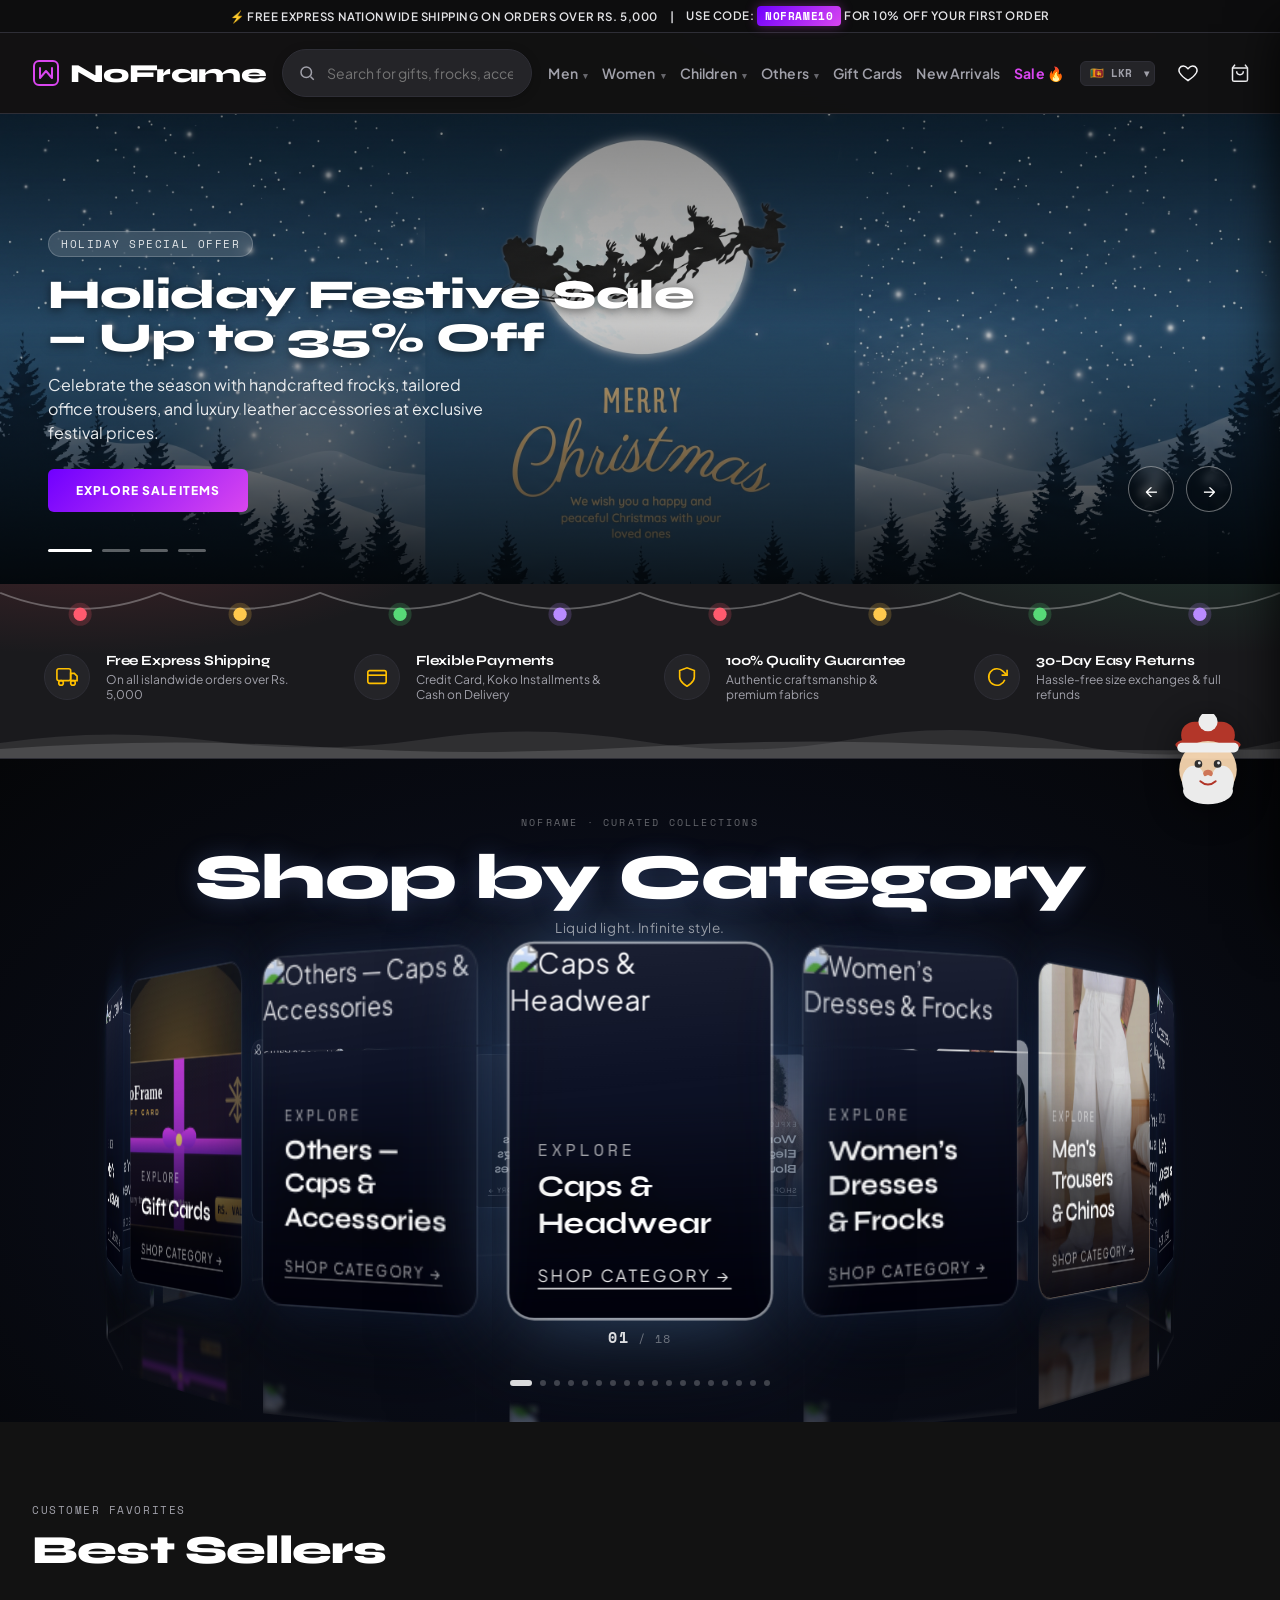
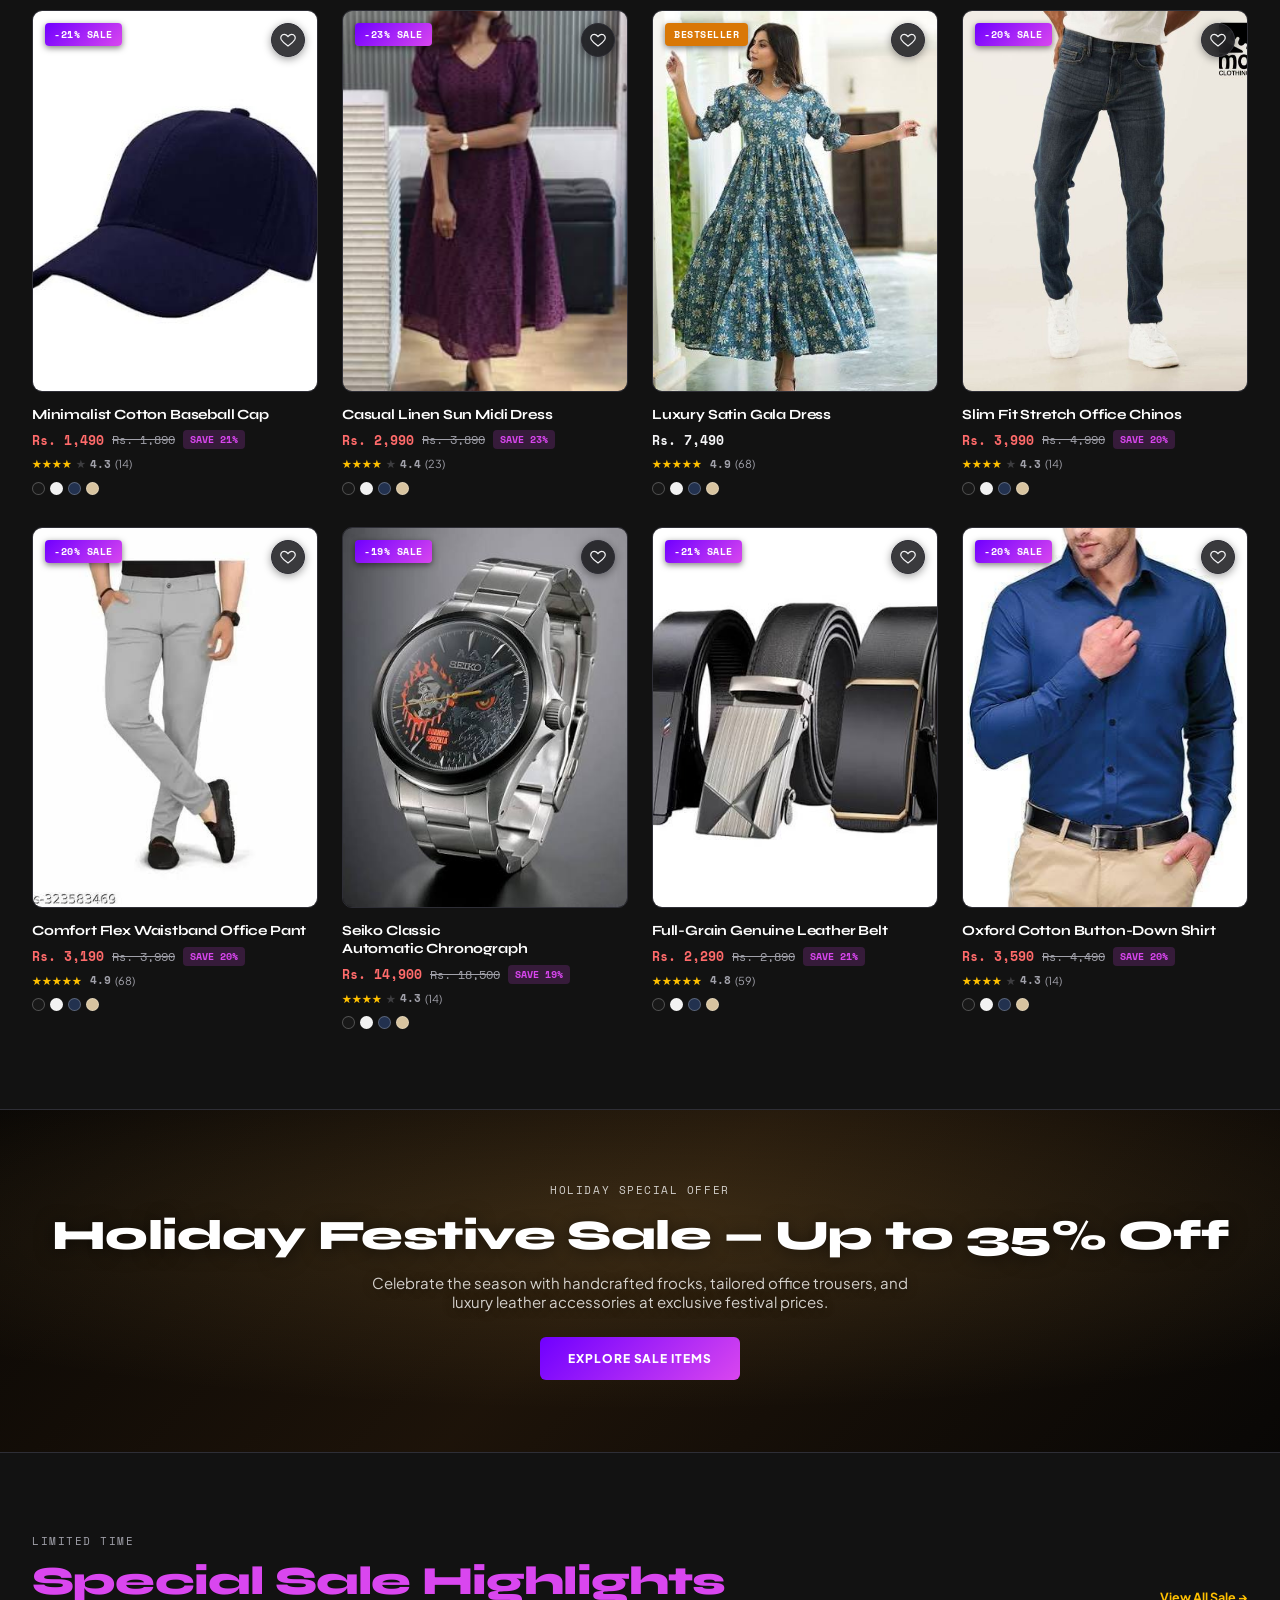
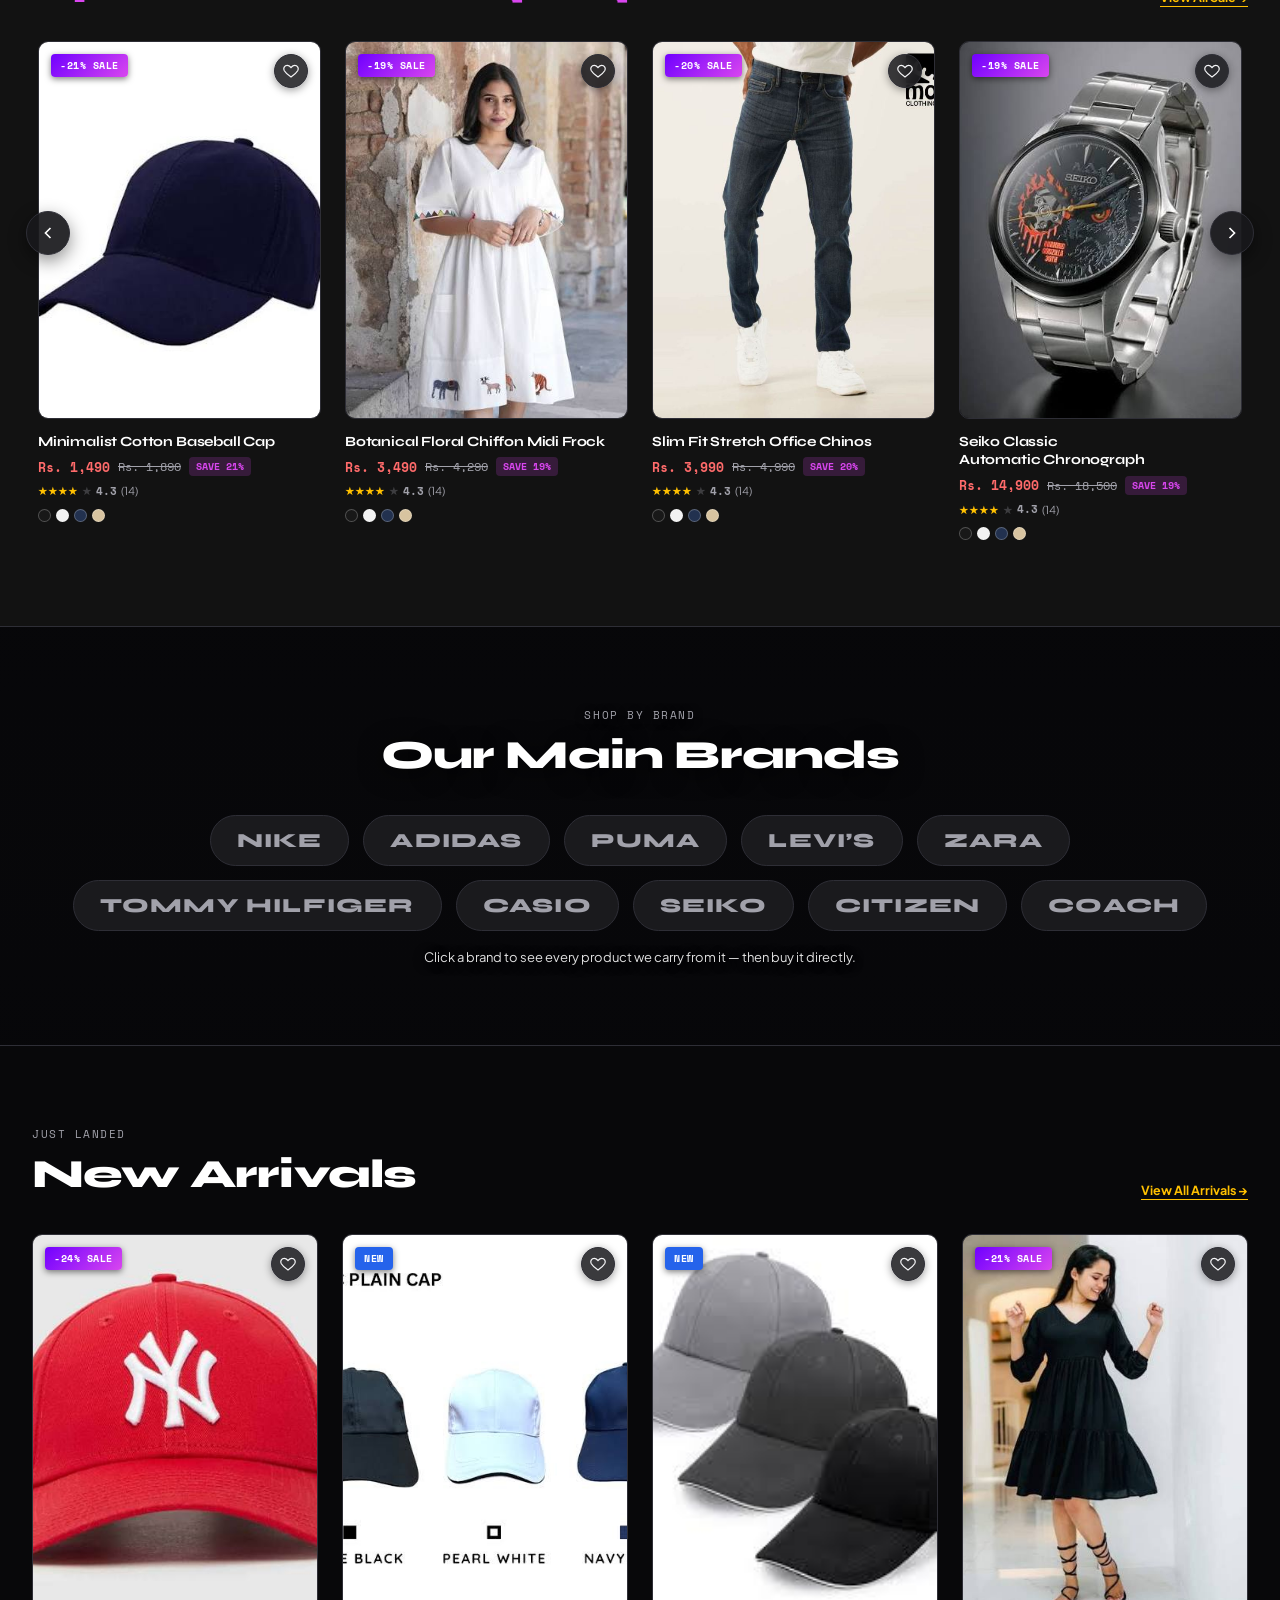
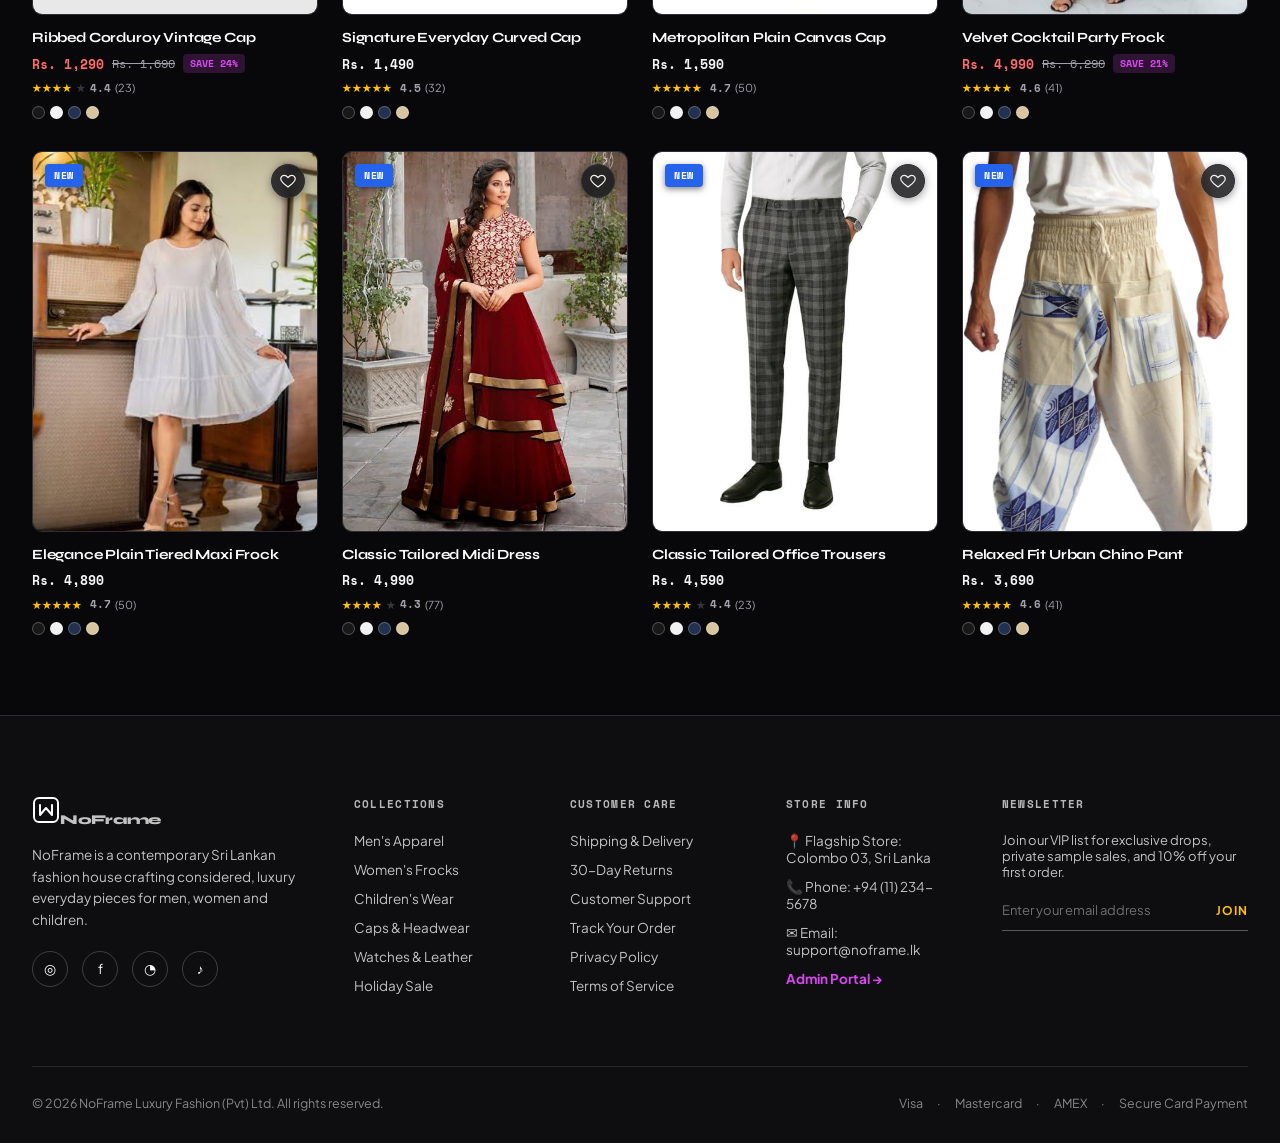
==== commit e7617615: "updateda login part and add some theme data" ====
--- a/1902/html/index.html
+++ b/1902/html/index.html
@@ -7,7 +7,7 @@
 <link rel="preconnect" href="https://fonts.googleapis.com">
 <link rel="preconnect" href="https://fonts.gstatic.com" crossorigin>
 <link href="https://fonts.googleapis.com/css2?family=Inter:wght@400;500;600;700&family=Playfair+Display:ital,wght@0,600;0,700;0,800;1,600&family=Plus+Jakarta+Sans:wght@400;500;600;700;800&family=Space+Mono:wght@400;700&family=Syne:wght@700;800&display=swap" rel="stylesheet">
-<link rel="stylesheet" href="../css/style.css?v=20261021">
+<link rel="stylesheet" href="../css/style.css?v=20261024">
 
 </head>
 <body>
@@ -20,8 +20,8 @@
 <div id="modal-root"></div>
 <div id="toast" class="toast"></div>
 
-<script src="../data/catalog.js?v=20261014"></script>
-<script src="../js/app.js?v=20261021"></script>
+<script src="../data/catalog.js?v=20261024"></script>
+<script src="../js/app.js?v=20261024"></script>
 
 </body>
 </html>
--- a/1902/css/style.css
+++ b/1902/css/style.css
@@ -459,10 +459,29 @@
 
 /* ---------- TRUST / FEATURES STRIP ---------- */
 .features-strip{
-  background:var(--surface);
+  position:relative;
+  overflow:hidden;
+  background:
+    radial-gradient(560px 200px at 6% -40%,rgba(224,74,86,.22),transparent 70%),
+    radial-gradient(560px 200px at 94% -40%,rgba(52,168,110,.20),transparent 70%),
+    var(--surface);
   border-bottom:1px solid var(--line);
-  padding:32px 0;
-}
+  padding:56px 0 44px;
+}
+/* christmas dressing: fairy-light garland across the top, snowbank below */
+.xmas-deco{position:absolute;inset:0;pointer-events:none;z-index:0;}
+.xmas-lights{position:absolute;top:0;left:0;width:100%;height:auto;}
+.xmas-bulb{
+  animation:xmas-twinkle 2.4s ease-in-out infinite;
+  transform-box:fill-box;transform-origin:center;
+}
+@keyframes xmas-twinkle{
+  0%,100%{opacity:1;}
+  50%{opacity:.35;}
+}
+.xmas-snowbank{position:absolute;bottom:-1px;left:0;width:100%;height:44px;}
+.features-strip .wrap{position:relative;z-index:1;}
+@media(prefers-reduced-motion:reduce){.xmas-bulb{animation:none;}}
 .features-grid{
   display:grid;
   grid-template-columns:repeat(4,1fr);
@@ -542,18 +561,24 @@
   letter-spacing:-.02em;
   line-height:1.05;
   margin-bottom:8px;
+  /* crisp heading rendering on HiDPI */
+  -webkit-font-smoothing:antialiased;
+  -moz-osx-font-smoothing:grayscale;
+  text-rendering:optimizeLegibility;
+  text-shadow:0 2px 24px rgba(120,160,255,.25);
 }
 .ring-carousel-header p{
-  font-size:13px;
-  color:rgba(255,255,255,.38);
+  font-size:13.5px;
+  color:rgba(255,255,255,.55);
   letter-spacing:.04em;
+  -webkit-font-smoothing:antialiased;
 }
 
 /* 3-D scene container */
 .ring-scene{
   position:relative;
   width:100%;
-  height:520px;
+  height:390px;
   perspective:1100px;
   cursor:grab;
   touch-action:pan-y;
@@ -573,13 +598,13 @@
   will-change:transform;
 }
 
-/* Each card in the ring */
+/* Each card in the ring (compact sizing) */
 .ring-card{
   position:absolute;
-  width:200px;
-  height:290px;
-  left:-100px;
-  top:-145px;
+  width:148px;
+  height:212px;
+  left:-74px;
+  top:-106px;
   transform-origin:center center;
   transform-style:preserve-3d;
   cursor:pointer;
@@ -615,6 +640,9 @@
   opacity:.88;
   transition:opacity .3s ease;
   pointer-events:none;
+  /* photo quality: no browser upscaling blur on HiDPI, subtle crisp pass */
+  image-rendering:auto;
+  filter:contrast(1.06) saturate(1.05);
 }
 .ring-card.ring-active .ring-card-face img{opacity:1;}
 
@@ -638,19 +666,24 @@
   border-radius:0 0 14px 14px;
 }
 .ring-card-label .ring-cat-eyebrow{
-  font-family:'Space Mono',monospace;font-size:9px;
+  font-family:'Space Mono',monospace;font-size:9.5px;
   letter-spacing:.2em;text-transform:uppercase;
-  color:rgba(255,255,255,.5);margin-bottom:5px;
+  color:rgba(255,255,255,.62);margin-bottom:5px;
+  -webkit-font-smoothing:antialiased;
 }
 .ring-card-label h3{
-  font-family:var(--font-heading);font-size:16px;font-weight:700;
+  font-family:var(--font-heading);font-size:17px;font-weight:700;
   color:#fff;line-height:1.2;margin-bottom:6px;
+  -webkit-font-smoothing:antialiased;
+  -moz-osx-font-smoothing:grayscale;
+  text-shadow:0 1px 10px rgba(0,0,10,.65);
 }
 .ring-card-label .ring-shop-cta{
-  font-size:9px;letter-spacing:.14em;text-transform:uppercase;
-  color:rgba(255,255,255,.55);
-  border-bottom:1px solid rgba(255,255,255,.28);
+  font-size:9.5px;letter-spacing:.14em;text-transform:uppercase;
+  color:rgba(255,255,255,.68);
+  border-bottom:1px solid rgba(255,255,255,.35);
   padding-bottom:1px;display:inline-block;
+  -webkit-font-smoothing:antialiased;
 }
 .ring-card.ring-active .ring-card-label .ring-shop-cta{
   color:rgba(255,255,255,.9);border-color:rgba(255,255,255,.8);
@@ -660,7 +693,7 @@
 .ring-card-reflection{
   position:absolute;
   top:calc(100% + 4px);
-  left:0;right:0;height:90px;
+  left:0;right:0;height:64px;
   border-radius:0 0 14px 14px;
   overflow:hidden;
   pointer-events:none;
@@ -706,14 +739,14 @@
 
 /* Responsive */
 @media(max-width:900px){
-  .ring-scene{height:420px;}
-  .ring-card{width:160px;height:230px;left:-80px;top:-115px;}
+  .ring-scene{height:330px;}
+  .ring-card{width:124px;height:178px;left:-62px;top:-89px;}
   .ring-carousel-header{padding-top:40px;}
 }
 @media(max-width:560px){
-  .ring-scene{height:340px;perspective:700px;}
-  .ring-card{width:130px;height:188px;left:-65px;top:-94px;}
-  .ring-card-reflection{height:60px;}
+  .ring-scene{height:270px;perspective:700px;}
+  .ring-card{width:100px;height:144px;left:-50px;top:-72px;}
+  .ring-card-reflection{height:44px;}
   .ring-carousel-header{padding-top:28px;}
 }
 
@@ -1326,7 +1359,126 @@
 }
 
 /* ---------- PROFILE & AUTH ---------- */
-.auth-box{max-width:420px;margin:0 auto;background:var(--surface);border:1px solid var(--line);padding:36px;border-radius:var(--radius);box-shadow:var(--shadow-sm);}
+/* Login scene: an articulated desk lamp in a dark room. Pushing the lamp (or
+   simply touching the form) turns the light on — the beam sweeps in, the room
+   warms up and the card lifts to full brightness. */
+.auth-page{padding-top:36px;}
+.auth-scene{
+  position:relative;
+  display:grid;
+  grid-template-columns:minmax(240px,380px) minmax(0,460px);
+  gap:clamp(24px,5vw,64px);
+  align-items:center;
+  justify-content:center;
+  padding:clamp(28px,5vw,56px);
+  background:
+    radial-gradient(1.6px 1.6px at 18% 28%,rgba(255,255,255,.45),transparent 60%),
+    radial-gradient(1.4px 1.4px at 74% 18%,rgba(255,255,255,.4),transparent 60%),
+    radial-gradient(1.4px 1.4px at 42% 74%,rgba(255,255,255,.35),transparent 60%),
+    radial-gradient(1.6px 1.6px at 88% 62%,rgba(255,255,255,.4),transparent 60%),
+    radial-gradient(1.3px 1.3px at 8% 82%,rgba(255,255,255,.3),transparent 60%),
+    radial-gradient(1.3px 1.3px at 60% 44%,rgba(255,255,255,.3),transparent 60%),
+    linear-gradient(160deg,#0B0B12 0%,#101019 55%,#0A0A10 100%);
+  border:1px solid var(--line);
+  border-radius:var(--radius);
+  overflow:hidden;
+  box-shadow:0 30px 80px rgba(0,0,0,.55);
+}
+.lamp-rig{
+  position:relative;
+  display:flex;flex-direction:column;align-items:center;gap:14px;
+  z-index:1;
+}
+.lamp-btn{
+  display:block;width:min(100%,300px);padding:0;background:none;border:none;
+  transition:transform .25s var(--ease);
+}
+.lamp-btn:hover{transform:translateY(-3px);}
+.lamp-btn:active{transform:translateY(0) scale(.98);}
+.lamp-svg{display:block;width:100%;height:auto;}
+.lamp-bulb{
+  fill:#4A4536;
+  transition:fill .45s ease,filter .45s ease;
+}
+/* light colour chooser — golden is the default; scene-wide via --lamp-light */
+.auth-scene{--lamp-light:255,217,138;}
+.lamp-swatches{
+  display:flex;gap:12px;align-items:center;justify-content:center;
+}
+.lamp-swatch{
+  width:20px;height:20px;border-radius:50%;padding:0;
+  background:var(--sw);
+  border:2px solid rgba(255,255,255,.22);
+  box-shadow:0 0 0 0 rgba(0,0,0,0);
+  transition:transform .2s var(--ease),box-shadow .25s ease,border-color .25s ease;
+}
+.lamp-swatch:hover{transform:scale(1.18);border-color:rgba(255,255,255,.55);}
+.lamp-swatch.active{
+  border-color:#fff;
+  box-shadow:0 0 14px 2px var(--sw);
+  transform:scale(1.12);
+}
+.lamp-hint{
+  font-family:'Space Mono',monospace;font-size:11px;letter-spacing:.14em;
+  text-transform:uppercase;color:rgba(255,255,255,.45);text-align:center;
+  animation:hint-pulse 2.6s ease-in-out infinite;
+}
+@keyframes hint-pulse{0%,100%{opacity:.45;}50%{opacity:1;}}
+.lamp-beam{
+  position:absolute;top:34%;left:58%;
+  width:150%;height:150%;
+  background:conic-gradient(from 118deg at 0% 0%,transparent 0deg,rgba(var(--lamp-light),.36) 14deg,rgba(var(--lamp-light),.12) 30deg,transparent 46deg);
+  clip-path:polygon(0 0,100% 28%,100% 78%,0 14%);
+  opacity:0;
+  transition:opacity .6s ease,background .5s ease;
+  pointer-events:none;
+  filter:blur(2px);
+}
+/* lit state — golden pool of light + the site's violet/blue system ambience */
+.auth-scene[data-lit="true"]{
+  background:
+    radial-gradient(1.6px 1.6px at 18% 28%,rgba(255,255,255,.45),transparent 60%),
+    radial-gradient(1.4px 1.4px at 74% 18%,rgba(255,255,255,.4),transparent 60%),
+    radial-gradient(1.4px 1.4px at 42% 74%,rgba(255,255,255,.35),transparent 60%),
+    radial-gradient(760px 460px at 32% 40%,rgba(var(--lamp-light),.18),transparent 70%),
+    radial-gradient(680px 420px at 88% 12%,rgba(112,0,255,.16),transparent 70%),
+    radial-gradient(560px 380px at 96% 92%,rgba(60,120,255,.12),transparent 70%),
+    linear-gradient(160deg,#141220 0%,#171426 55%,#0C0B14 100%);
+}
+.auth-scene[data-lit="true"] .lamp-bulb{
+  fill:rgb(var(--lamp-light));
+  filter:drop-shadow(0 0 14px rgba(var(--lamp-light),.9));
+}
+.auth-scene[data-lit="true"] .lamp-swatch.active{border-color:#fff;}
+.auth-scene[data-lit="true"] .lamp-beam{opacity:1;}
+.auth-scene[data-lit="true"] .lamp-hint{animation:none;color:rgba(var(--lamp-light),.85);}
+.auth-scene .auth-card{
+  opacity:.55;
+  transform:translateY(6px);
+  filter:saturate(.7) brightness(.85);
+  transition:opacity .6s ease,transform .6s ease,filter .6s ease;
+}
+.auth-scene[data-lit="true"] .auth-card{
+  opacity:1;transform:none;filter:none;
+}
+@media(max-width:820px){
+  .auth-scene{grid-template-columns:1fr;justify-items:center;text-align:left;}
+  .lamp-rig{width:100%;}
+  .lamp-btn{width:180px;}
+  .lamp-beam{display:none;}
+}
+.auth-box{max-width:460px;margin:0 auto;background:var(--surface);border:1px solid var(--line);padding:40px 40px 44px;border-radius:var(--radius);box-shadow:var(--shadow-sm);}
+/* roomier sign-in fields: taller inputs, more breathing room between rows */
+.auth-box .form-row{margin-bottom:24px;}
+.auth-box .form-row label{margin-bottom:10px;font-size:11.5px;}
+.auth-box .form-row input{
+  padding:16px 18px;
+  font-size:15px;
+  min-height:54px;
+  border-radius:12px;
+}
+.auth-box .form-row input::placeholder{color:rgba(255,255,255,.32);}
+.auth-box .btn-full{min-height:56px;font-size:14.5px;letter-spacing:.03em;border-radius:12px;}
 .auth-tabs{display:flex;gap:0;margin-bottom:32px;border-bottom:1px solid var(--line);}
 .auth-tab{flex:1;text-align:center;padding:14px;font-size:13px;font-weight:700;letter-spacing:.05em;text-transform:uppercase;color:var(--ink-soft);border-bottom:2px solid transparent;margin-bottom:-1px;}
 .auth-tab.active{color:#FFFFFF;border-color:var(--magenta);}
@@ -1965,13 +2117,10 @@
 /* ============================================================
    OBSIDIAN SHELL THEME — site-wide (cursor, colour, type, chrome)
    ============================================================ */
-:root{
-  /* violet ring cursor, drawn as inline SVG so nothing is downloaded */
-  --nf-cursor:url('data:image/svg+xml;utf8,<svg xmlns="http://www.w3.org/2000/svg" width="26" height="26" viewBox="0 0 26 26"><circle cx="13" cy="13" r="8.2" fill="none" stroke="%23D946EF" stroke-width="1.6" stroke-opacity=".95"/><circle cx="13" cy="13" r="2.4" fill="%23B98BFF"/></svg>') 13 13, auto;
-  --nf-cursor-pointer:url('data:image/svg+xml;utf8,<svg xmlns="http://www.w3.org/2000/svg" width="30" height="30" viewBox="0 0 30 30"><circle cx="15" cy="15" r="12" fill="rgba(112,0,255,0.18)" stroke="%23B98BFF" stroke-width="1.8"/><circle cx="15" cy="15" r="3.2" fill="%23D946EF"/></svg>') 15 15, pointer;
-}
-html,body{cursor:var(--nf-cursor);}
-a[href],button,select,summary,label,[role="button"],[onclick],.product-card,.brand-chip,.hero-dot,.hero-arrow,.pc-wish,.size-btn,.swatch-btn{cursor:var(--nf-cursor-pointer);}
+/* Mouse cursor is back to the normal system cursor — no custom ring cursor.
+   Only the standard affordances remain (pointer on links/controls, caret in
+   fields, not-allowed on disabled controls), all supplied by the browser. */
+a[href],button,select,summary,label,[role="button"],[onclick],.product-card,.brand-chip,.hero-dot,.hero-arrow,.pc-wish,.size-btn,.swatch-btn{cursor:pointer;}
 input,textarea{cursor:text;}
 .btn:disabled,button:disabled{cursor:not-allowed;}
 
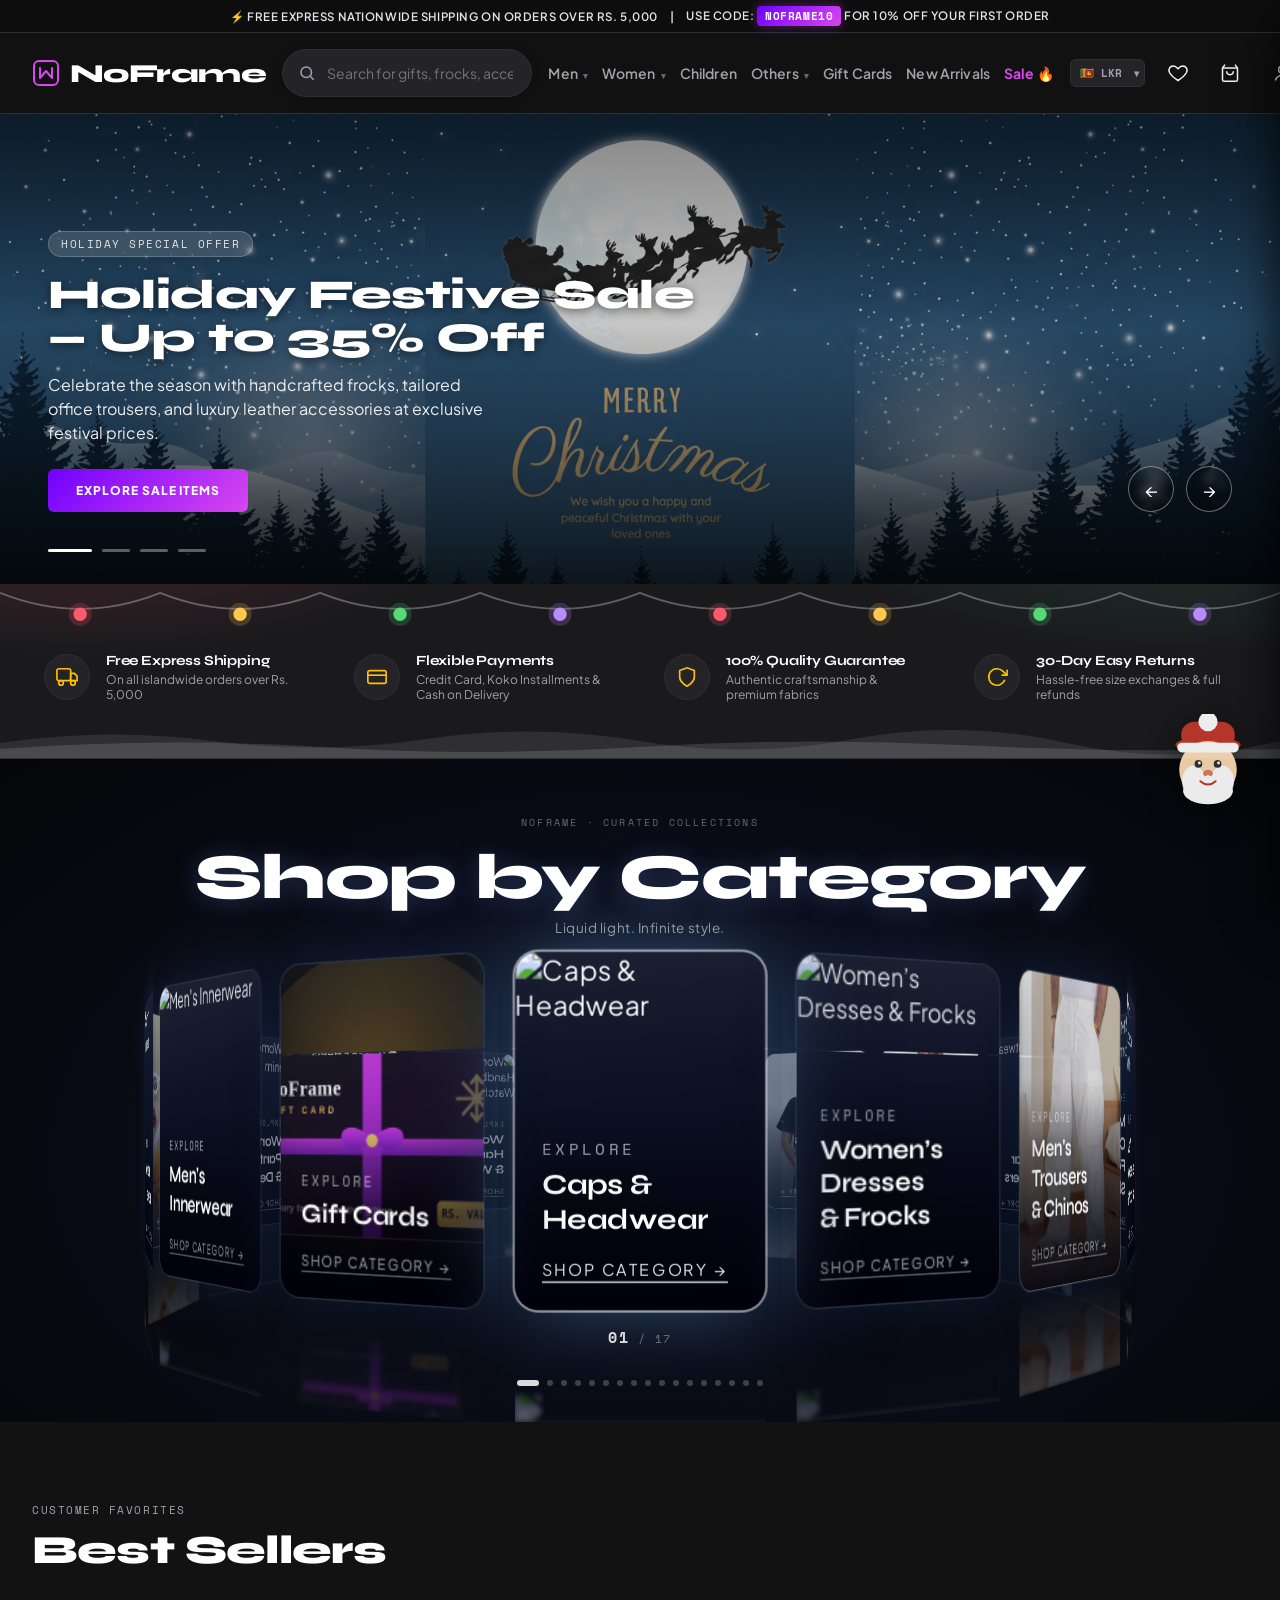
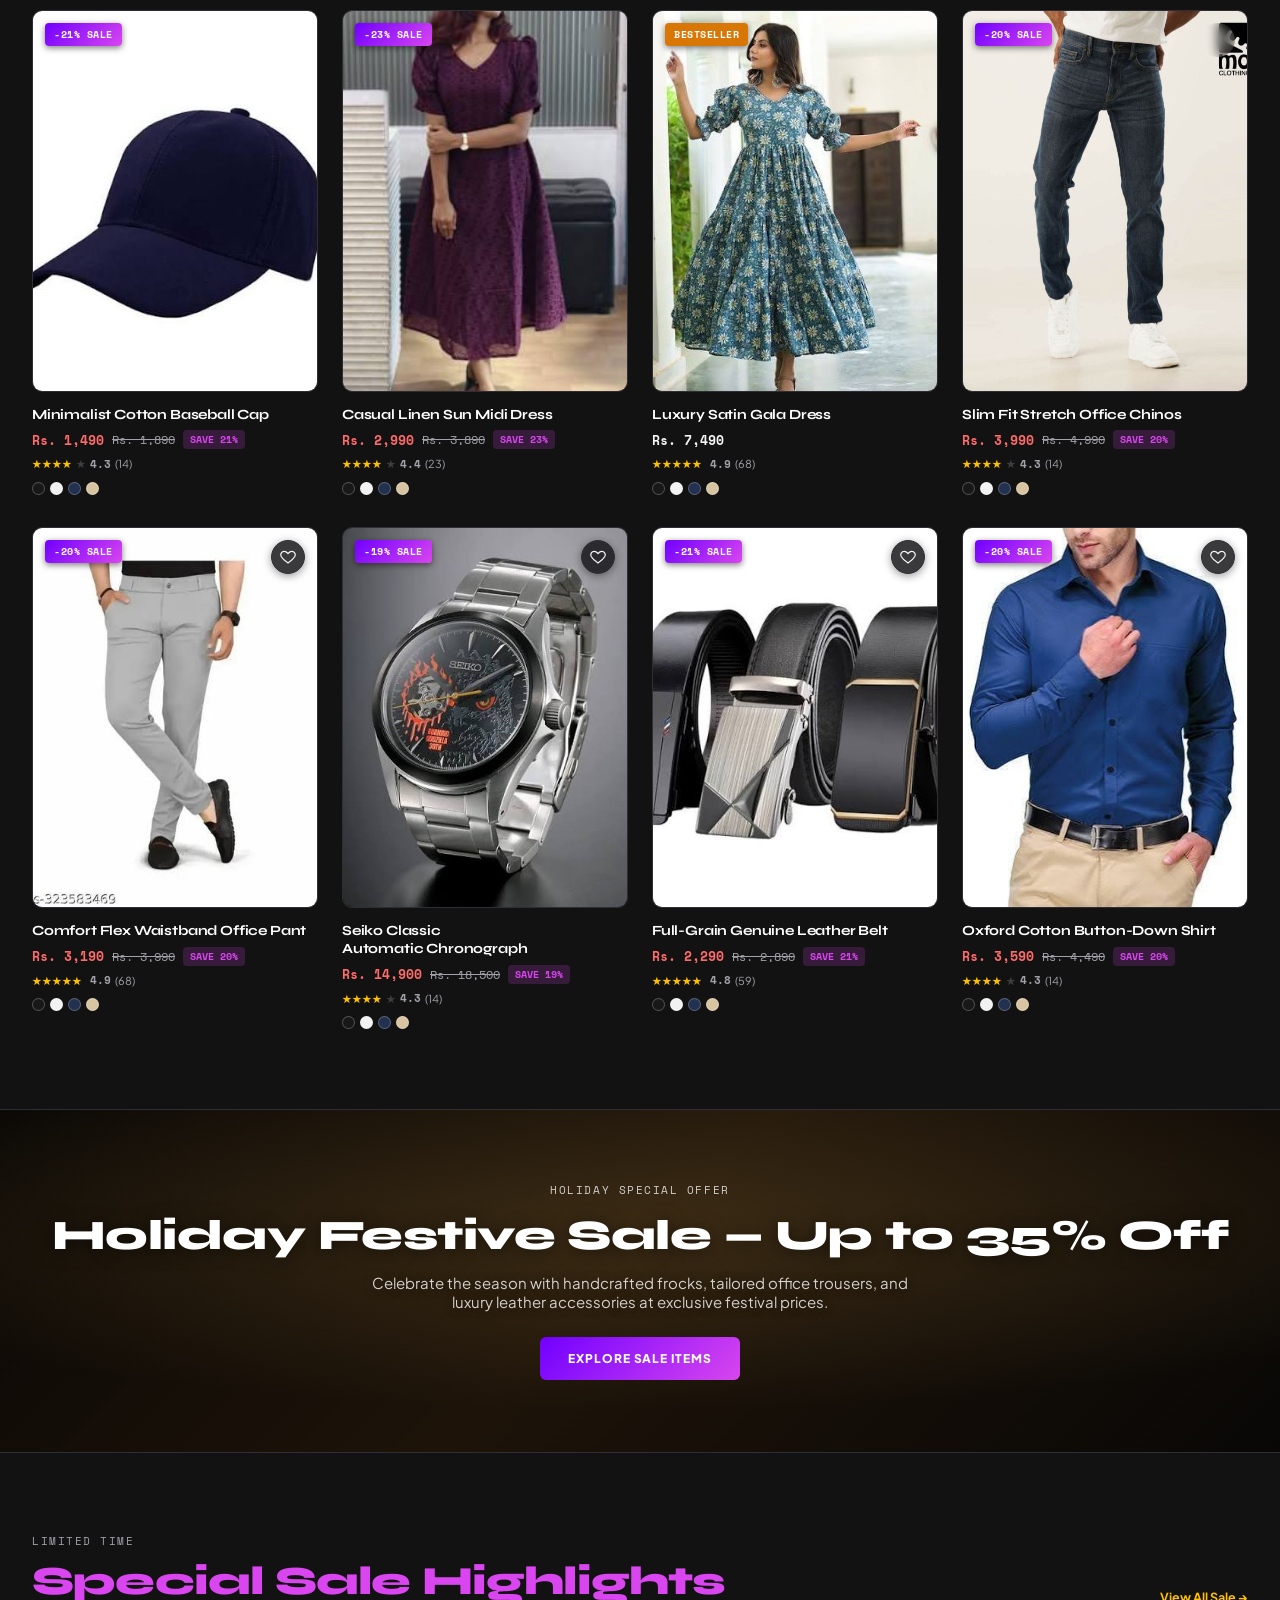
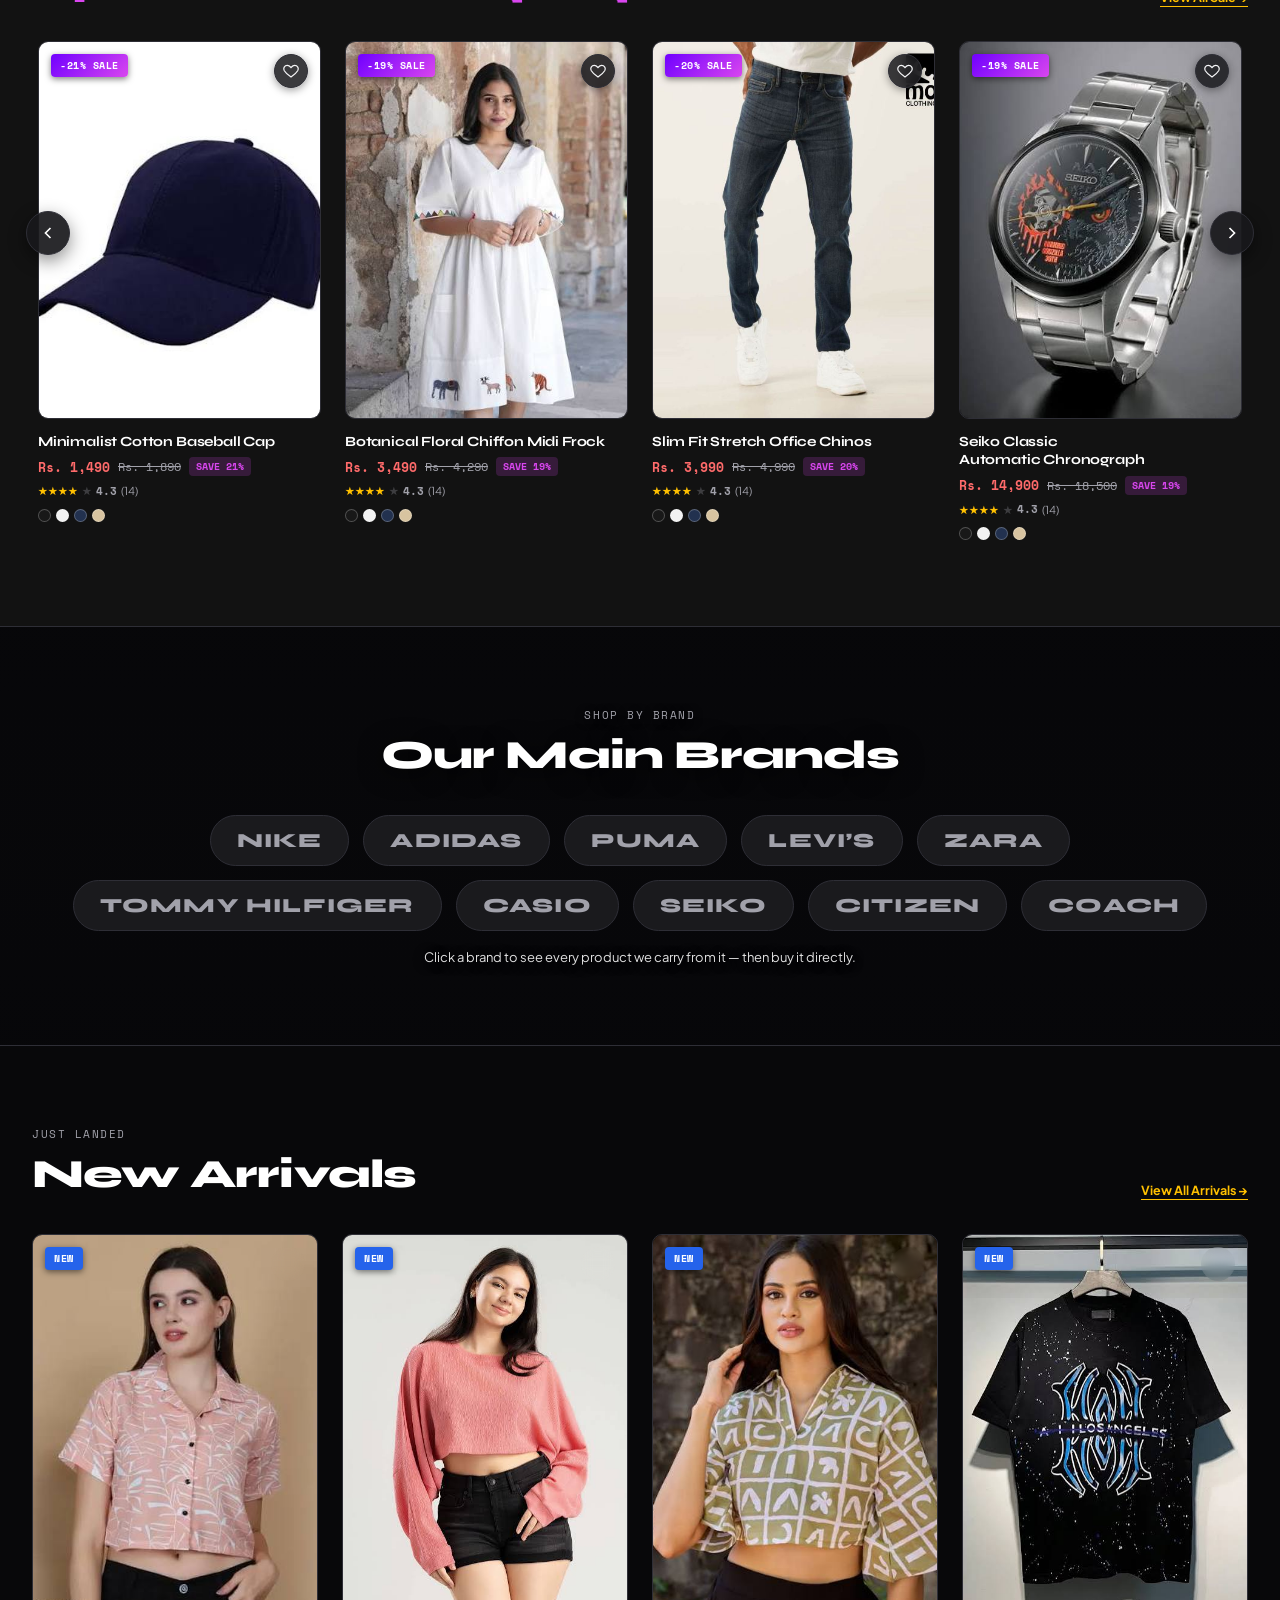
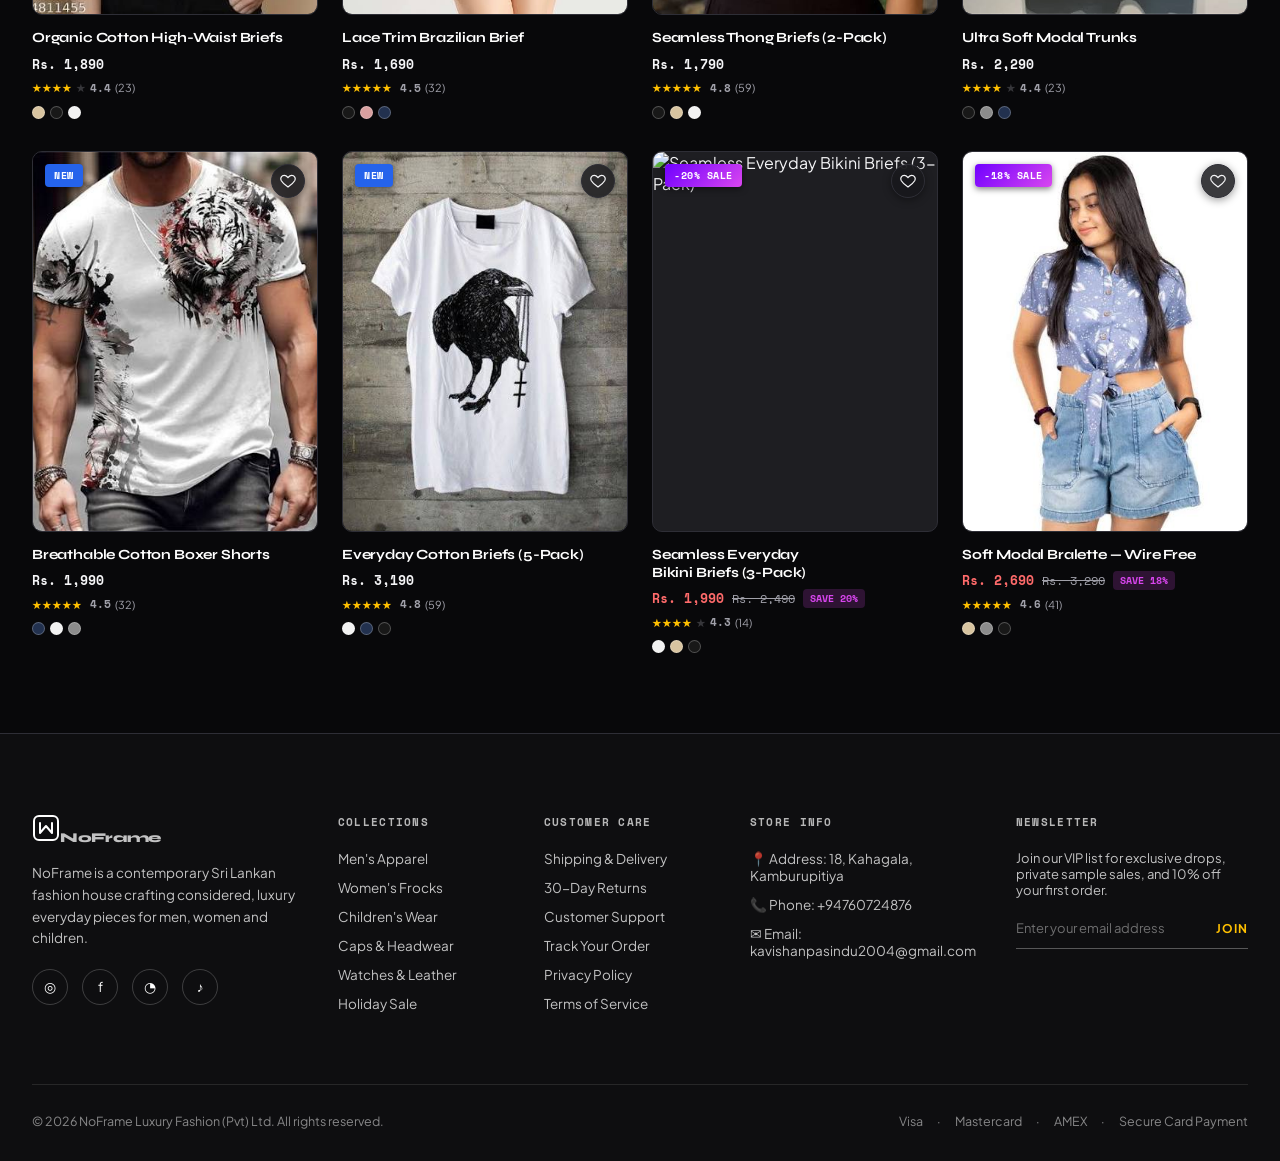
==== commit af943410: "new admin access control part and theme suggesion controll" ====
--- a/1902/html/index.html
+++ b/1902/html/index.html
@@ -7,7 +7,7 @@
 <link rel="preconnect" href="https://fonts.googleapis.com">
 <link rel="preconnect" href="https://fonts.gstatic.com" crossorigin>
 <link href="https://fonts.googleapis.com/css2?family=Inter:wght@400;500;600;700&family=Playfair+Display:ital,wght@0,600;0,700;0,800;1,600&family=Plus+Jakarta+Sans:wght@400;500;600;700;800&family=Space+Mono:wght@400;700&family=Syne:wght@700;800&display=swap" rel="stylesheet">
-<link rel="stylesheet" href="../css/style.css?v=20261024">
+<link rel="stylesheet" href="../css/style.css?v=20261026">
 
 </head>
 <body>
@@ -20,8 +20,8 @@
 <div id="modal-root"></div>
 <div id="toast" class="toast"></div>
 
-<script src="../data/catalog.js?v=20261024"></script>
-<script src="../js/app.js?v=20261024"></script>
+<script src="../data/catalog.js?v=20261028"></script>
+<script src="../js/app.js?v=20261028"></script>
 
 </body>
 </html>
--- a/1902/css/style.css
+++ b/1902/css/style.css
@@ -1469,14 +1469,75 @@
 }
 .auth-box{max-width:460px;margin:0 auto;background:var(--surface);border:1px solid var(--line);padding:40px 40px 44px;border-radius:var(--radius);box-shadow:var(--shadow-sm);}
 /* roomier sign-in fields: taller inputs, more breathing room between rows */
-.auth-box .form-row{margin-bottom:24px;}
+.auth-box .form-row{margin-bottom:28px;}
 .auth-box .form-row label{margin-bottom:10px;font-size:11.5px;}
 .auth-box .form-row input{
   padding:16px 18px;
   font-size:15px;
-  min-height:54px;
+  min-height:56px;
   border-radius:12px;
 }
+.auth-box .btn{min-height:56px;}
+/* sign-up gets extra vertical air so the detail fields never feel cramped */
+.auth-box .pw-meter{margin-top:14px;}
+.auth-box .pw-rules{gap:8px 16px;}
+
+/* ---------- SIGN-UP: Google option + divider ---------- */
+.google-btn{
+  display:flex;align-items:center;justify-content:center;gap:12px;width:100%;
+  min-height:56px;padding:14px 18px;margin-bottom:4px;
+  border-radius:12px;border:1px solid var(--line);background:var(--surface-alt);
+  color:#FFFFFF;font-size:15px;font-weight:600;cursor:pointer;
+  transition:background .2s var(--ease),border-color .2s var(--ease),transform .2s var(--ease);
+}
+.google-btn:hover{background:#2E2E36;border-color:rgba(255,255,255,.3);transform:translateY(-1px);}
+.google-btn svg{width:22px;height:22px;flex:0 0 auto;}
+.google-btn.google-host{padding:0;border:none;background:none;min-height:44px;}
+.google-btn.google-host:hover{transform:none;background:none;}
+.auth-divider{
+  display:flex;align-items:center;gap:14px;margin:24px 0 26px;
+  font-size:10.5px;letter-spacing:.16em;text-transform:uppercase;color:var(--ink-soft);
+}
+.auth-divider::before,.auth-divider::after{content:'';flex:1;height:1px;background:var(--line);}
+.auth-divider span{white-space:nowrap;}
+
+/* ---------- FIRST-TIME SIGN-UP: thank-you + discount PIN ---------- */
+.signup-success{
+  max-width:580px;margin:0 auto;text-align:center;background:var(--surface);
+  border:1px solid var(--line);border-radius:var(--radius);padding:clamp(34px,6vw,56px) clamp(22px,5vw,46px);
+  box-shadow:var(--shadow-sm);
+}
+.signup-success .ss-check{
+  width:74px;height:74px;border-radius:50%;background:var(--ok);color:#fff;
+  display:flex;align-items:center;justify-content:center;font-size:30px;
+  margin:0 auto 22px;box-shadow:0 8px 26px rgba(16,185,129,.35);
+}
+.signup-success h1{font-family:var(--font-heading);font-size:clamp(26px,4vw,38px);font-weight:800;margin:6px 0 12px;color:#FFFFFF;}
+.signup-success .ss-copy{font-size:14.5px;line-height:1.7;color:rgba(255,255,255,.78);margin-bottom:26px;}
+.ss-pin-card{
+  display:flex;flex-direction:column;align-items:center;gap:11px;
+  background:linear-gradient(160deg,rgba(255,217,138,.13),rgba(255,217,138,.04));
+  border:1px dashed rgba(255,217,138,.55);border-radius:14px;
+  padding:26px 22px;margin-bottom:30px;
+}
+.ss-pin-label{font-family:'Space Mono',monospace;font-size:10.5px;letter-spacing:.18em;color:rgba(255,217,138,.9);}
+.ss-pin{font-family:'Space Mono',monospace;font-size:clamp(24px,4vw,32px);letter-spacing:.14em;color:#FFD98A;text-shadow:0 0 18px rgba(255,217,138,.45);}
+.ss-pin-note{font-size:12px;line-height:1.65;color:rgba(255,255,255,.68);max-width:400px;}
+
+/* ---------- ADMIN: access denied + role badge ---------- */
+.access-denied{
+  text-align:center;max-width:540px;margin:48px auto;padding:clamp(34px,6vw,56px) clamp(22px,5vw,44px);
+  background:var(--surface);border:1px solid var(--line);border-radius:var(--radius);box-shadow:var(--shadow-sm);
+}
+.access-denied span{font-size:46px;display:block;margin-bottom:14px;}
+.access-denied h1{font-family:var(--font-heading);font-size:clamp(24px,4vw,32px);font-weight:800;margin-bottom:12px;color:#FFFFFF;}
+.access-denied p{color:var(--ink-soft);margin-bottom:26px;font-size:14px;line-height:1.7;}
+.role-badge{
+  display:inline-block;font-family:'Space Mono',monospace;font-size:10.5px;letter-spacing:.08em;
+  text-transform:uppercase;padding:4px 10px;border-radius:999px;
+  border:1px solid var(--line);background:var(--surface-alt);color:var(--ink-soft);
+}
+.role-badge.is-admin{border-color:rgba(255,217,138,.6);color:#FFD98A;background:rgba(255,217,138,.1);}
 .auth-box .form-row input::placeholder{color:rgba(255,255,255,.32);}
 .auth-box .btn-full{min-height:56px;font-size:14.5px;letter-spacing:.03em;border-radius:12px;}
 .auth-tabs{display:flex;gap:0;margin-bottom:32px;border-bottom:1px solid var(--line);}
@@ -2109,9 +2170,10 @@
 .gift-page .listing{grid-template-columns:1fr;}
 .gift-page .listing aside{display:none;}
 /* artwork fits inside the frame instead of being cropped */
-.pd-gallery-main.contain img{object-fit:contain;padding:26px;background:transparent;}
+.pd-gallery-main.contain img{object-fit:cover;padding:0;background:transparent;}
 .pd-gallery-main.contain.zoomed img{--zs:1.25;}
-.pc-frame.fit-contain img{object-fit:contain;padding:16px;background:var(--surface-alt);}
+/* Gift card art fills its frame edge-to-edge — no letterboxing, no black bars. */
+.pc-frame.fit-contain img{object-fit:cover;padding:0;background:transparent;}
 .gift-denom{display:inline-block;font-family:'Space Mono',monospace;font-size:16px;font-weight:700;color:#FFFFFF;border:1px dashed var(--line);background:var(--surface-alt);border-radius:10px;padding:12px 16px;}
 
 /* ============================================================
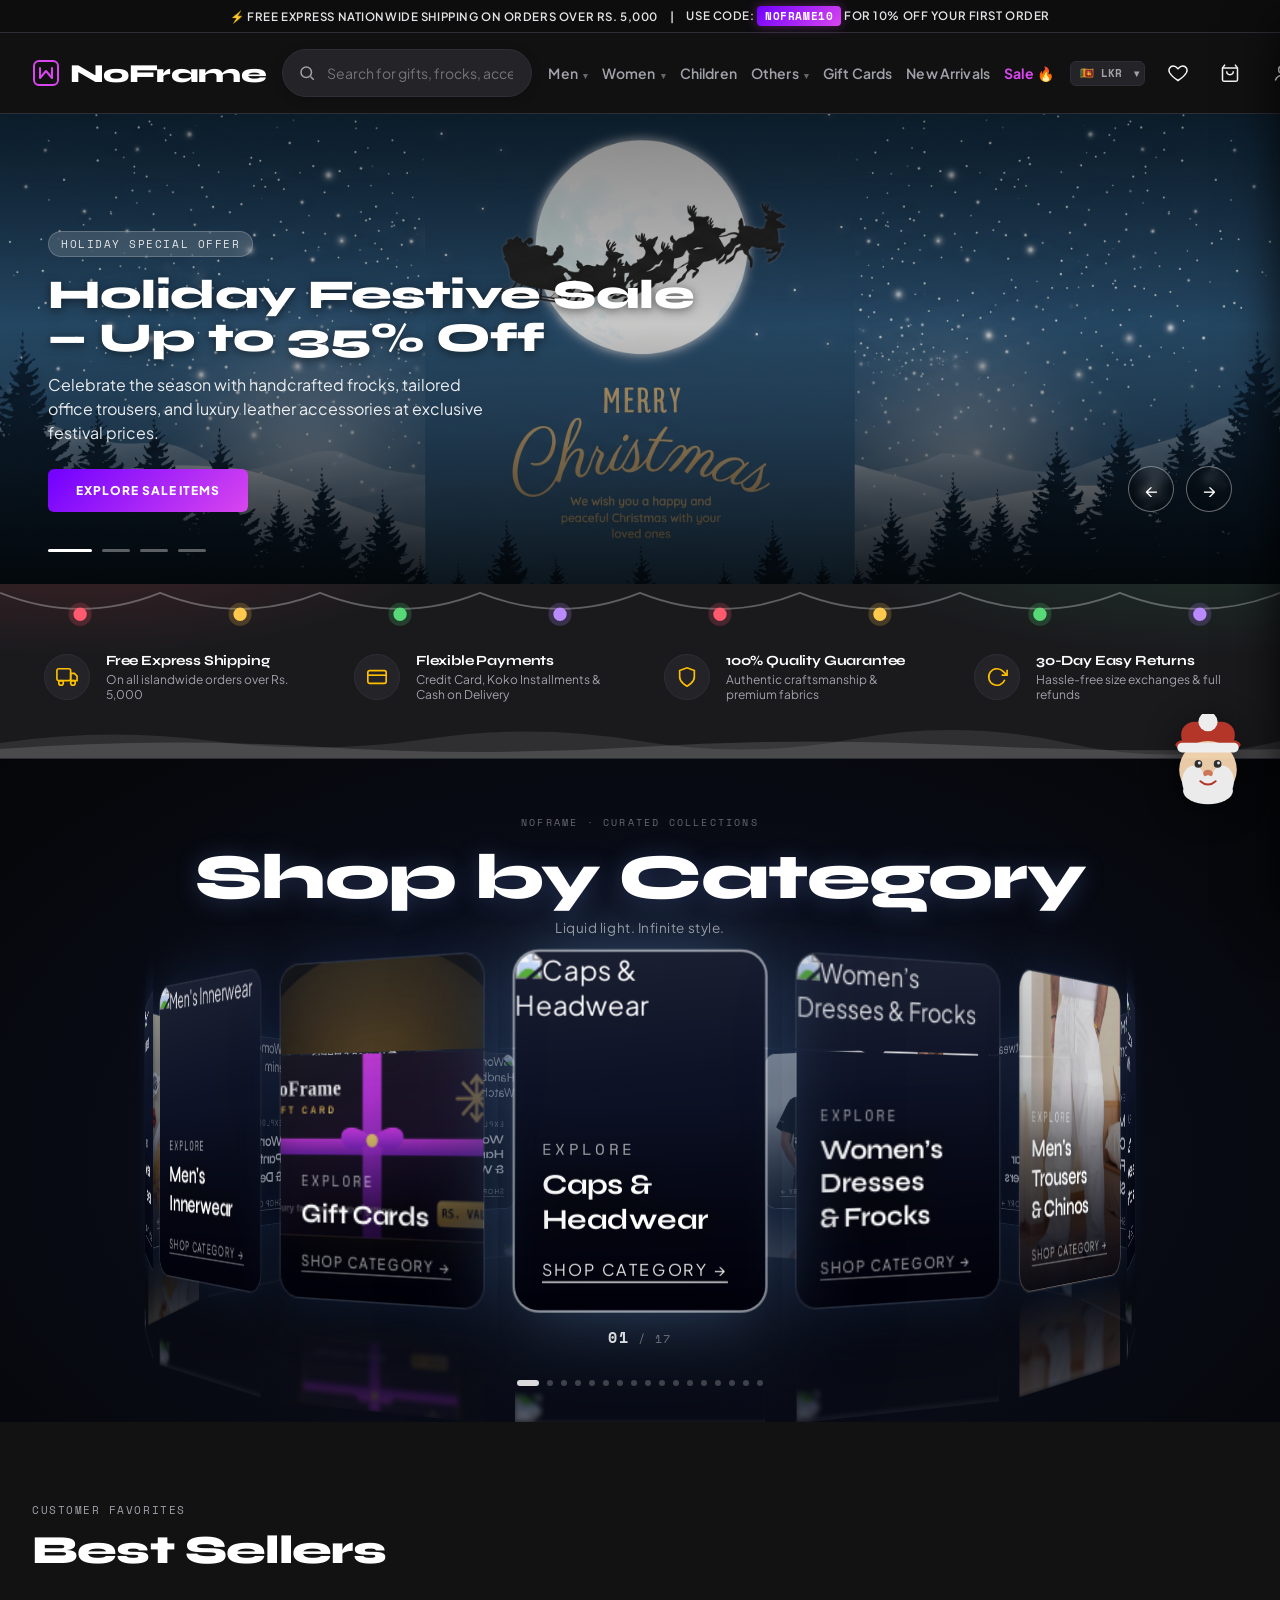
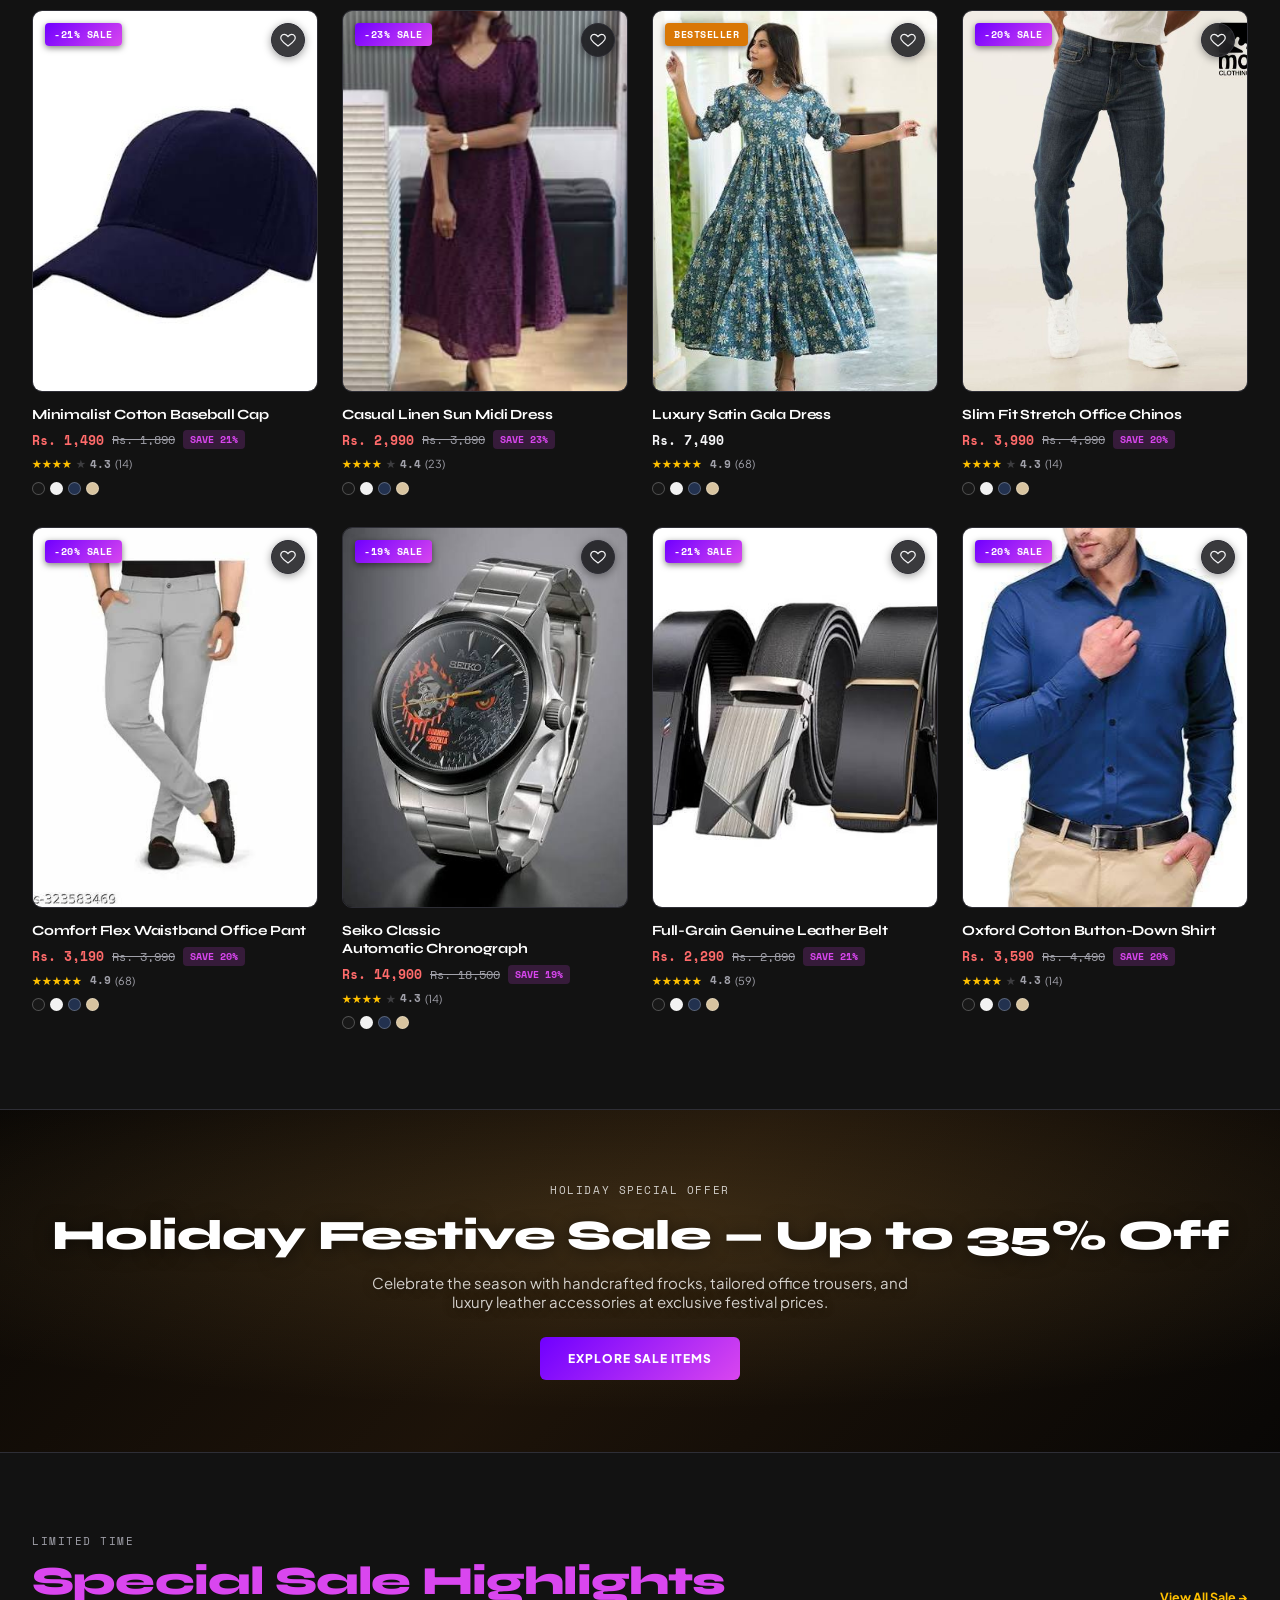
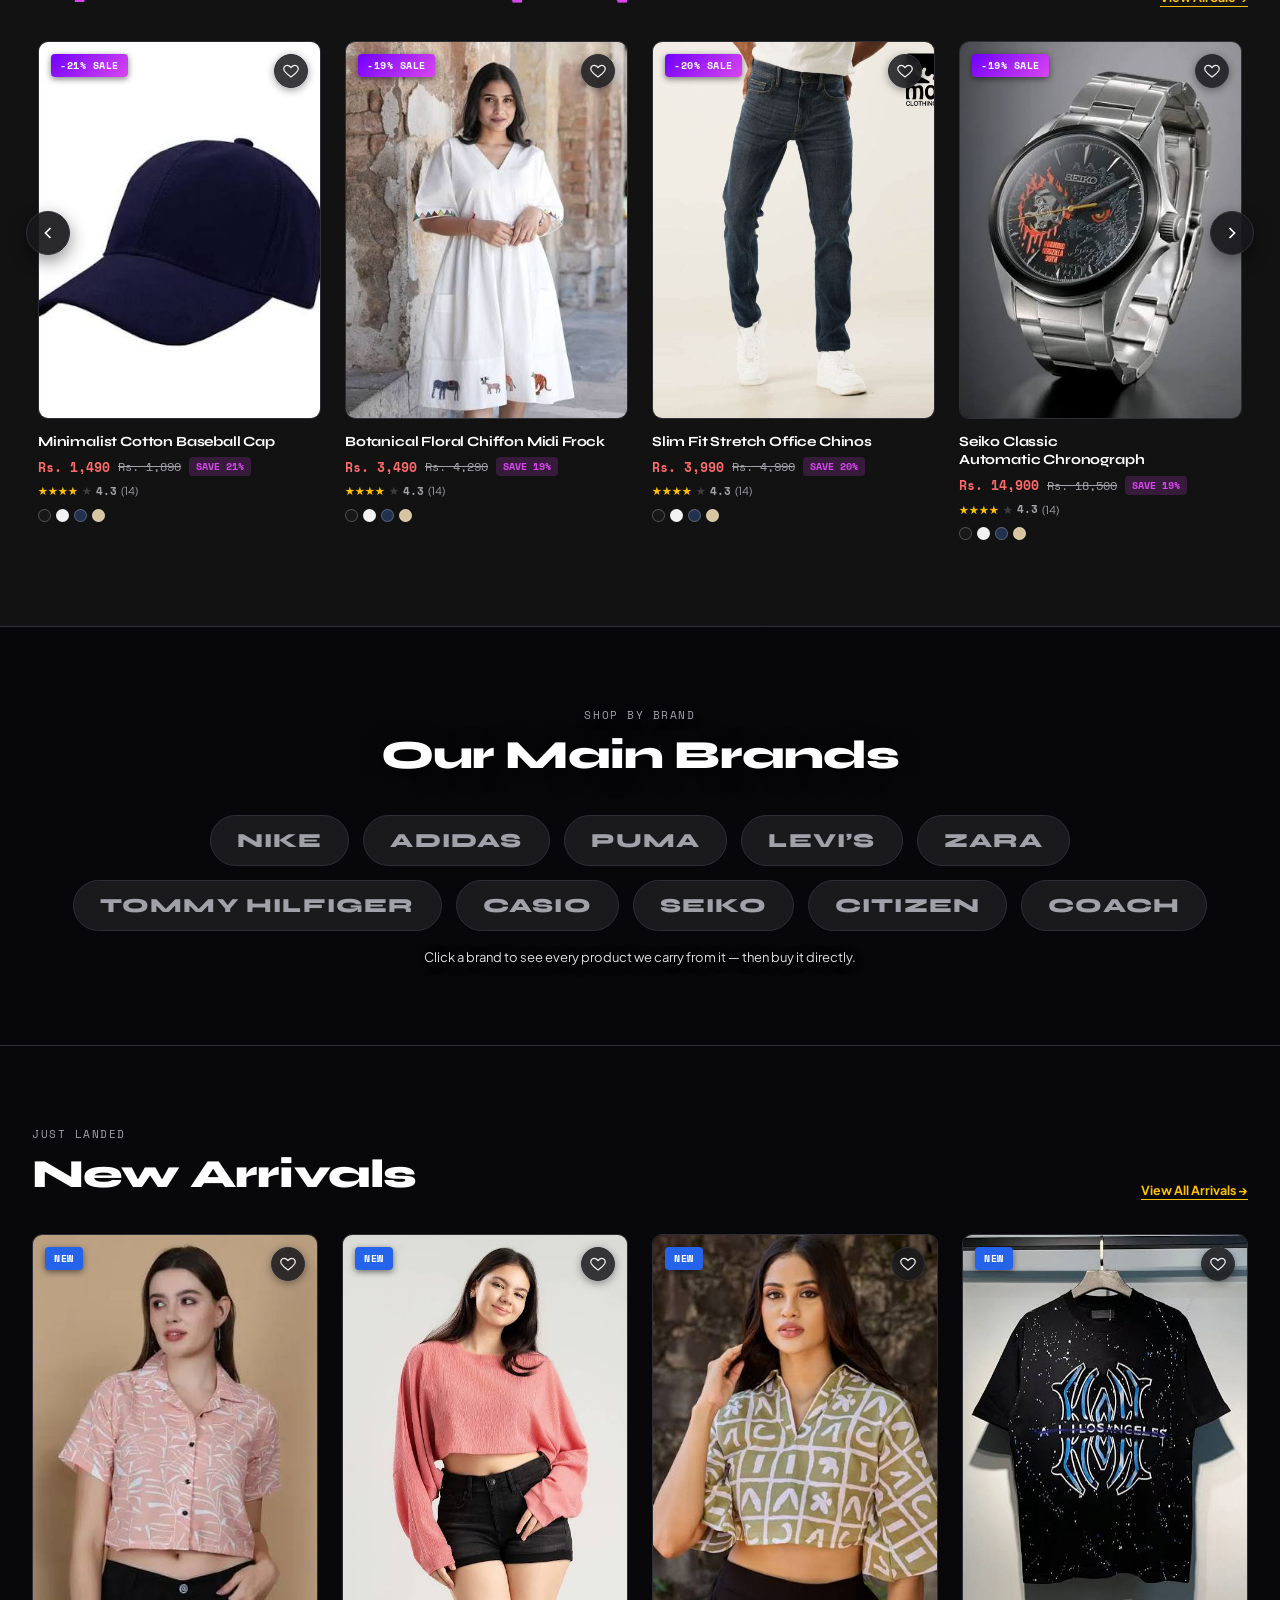
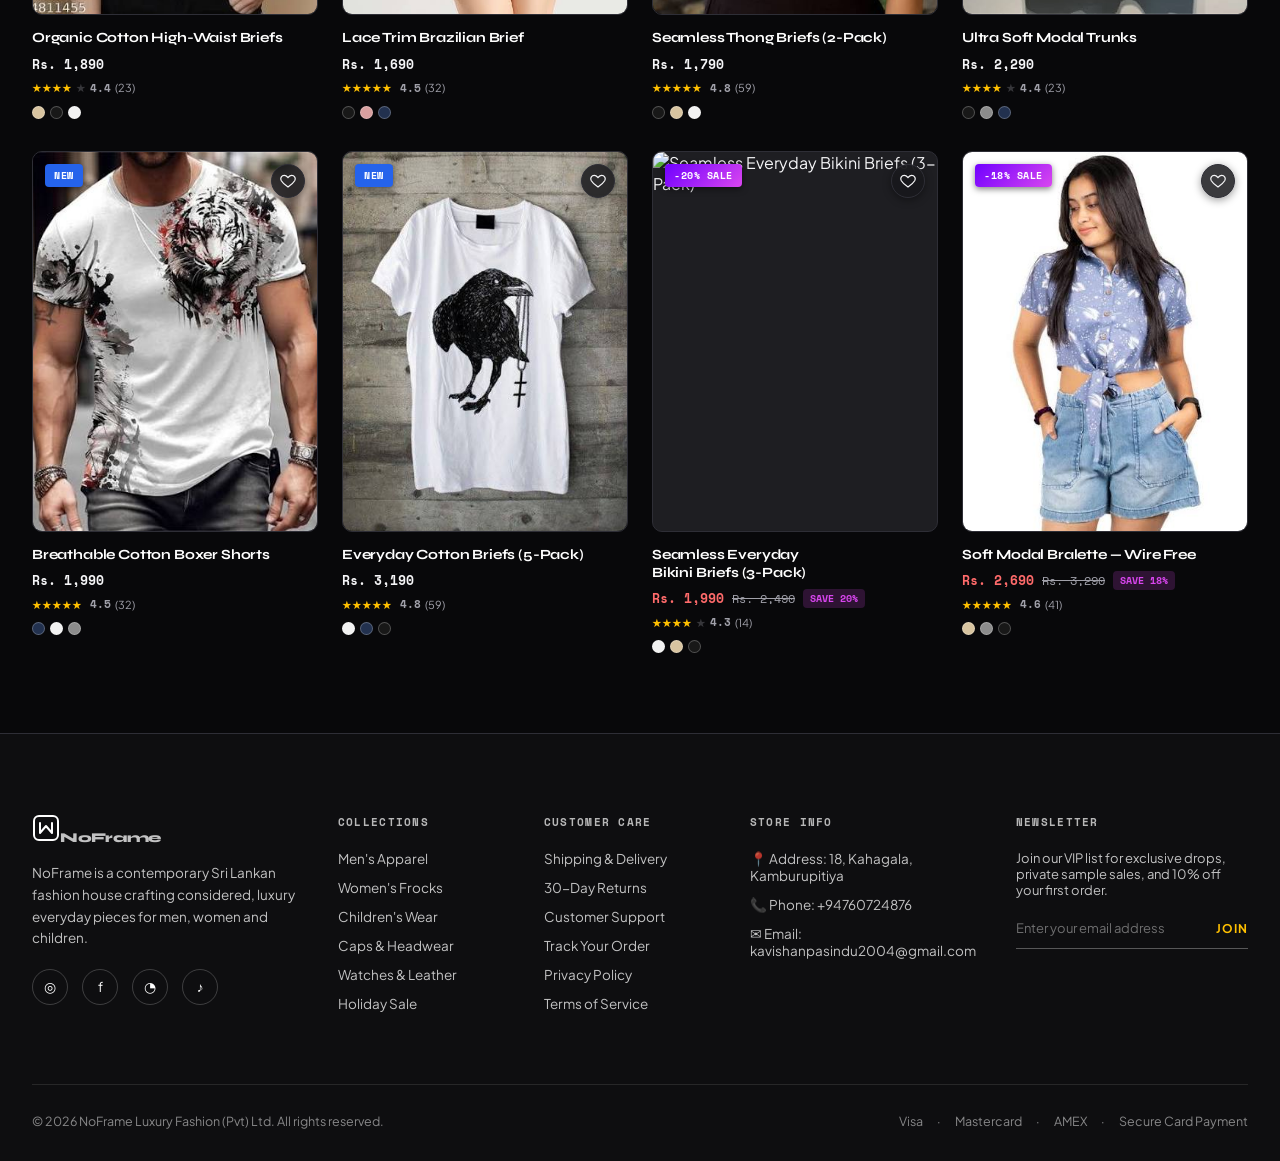
==== commit e08cca89: "structure updated add to product using system by admin" ====
--- a/1902/html/index.html
+++ b/1902/html/index.html
@@ -7,7 +7,7 @@
 <link rel="preconnect" href="https://fonts.googleapis.com">
 <link rel="preconnect" href="https://fonts.gstatic.com" crossorigin>
 <link href="https://fonts.googleapis.com/css2?family=Inter:wght@400;500;600;700&family=Playfair+Display:ital,wght@0,600;0,700;0,800;1,600&family=Plus+Jakarta+Sans:wght@400;500;600;700;800&family=Space+Mono:wght@400;700&family=Syne:wght@700;800&display=swap" rel="stylesheet">
-<link rel="stylesheet" href="../css/style.css?v=20261026">
+<link rel="stylesheet" href="../css/style.css?v=20261030">
 
 </head>
 <body>
@@ -20,8 +20,8 @@
 <div id="modal-root"></div>
 <div id="toast" class="toast"></div>
 
-<script src="../data/catalog.js?v=20261028"></script>
-<script src="../js/app.js?v=20261028"></script>
+<script src="../data/catalog.js?v=20261030"></script>
+<script src="../js/app.js?v=20261031"></script>
 
 </body>
 </html>
--- a/1902/css/style.css
+++ b/1902/css/style.css
@@ -1295,6 +1295,34 @@
   border-color:var(--violet);
   box-shadow:0 0 0 3px rgba(112,0,255,0.22);
 }
+.form-row textarea{
+  width:100%;
+  border:1px solid var(--line);
+  padding:14px 16px;
+  font-size:13.5px;
+  font-family:inherit;
+  line-height:1.6;
+  background:var(--surface-alt);
+  color:#FFFFFF;
+  border-radius:var(--radius-sm);
+  outline:none;
+  min-height:96px;
+  resize:vertical;
+}
+.form-row textarea:focus{border-color:var(--violet);box-shadow:0 0 0 3px rgba(112,0,255,0.22);}
+
+/* ---------- ADMIN PRODUCT FORM: colour / size / tag pickers ---------- */
+.pick-row{display:flex;flex-wrap:wrap;gap:10px;align-items:center;}
+.pick-row .swatch-btn{width:30px;height:30px;}
+.pick-note{display:block;margin-top:10px;font-size:11.5px;line-height:1.6;color:var(--ink-soft);}
+.tag-chip{
+  padding:8px 15px;border-radius:999px;border:1px solid var(--line);
+  background:var(--surface-alt);color:var(--ink-soft);cursor:pointer;
+  font-family:'Space Mono',monospace;font-size:11px;letter-spacing:.08em;text-transform:uppercase;
+  transition:border-color .18s var(--ease),background .18s var(--ease),color .18s var(--ease);
+}
+.tag-chip:hover{border-color:var(--btn-cta-bg);color:#FFFFFF;}
+.tag-chip.selected{border-color:var(--btn-cta-bg);background:var(--btn-cta-bg);color:#000000;font-weight:700;}
 .seg-row{display:flex;gap:8px;}
 .seg-btn{flex:1;border:1px solid var(--line);padding:11px;font-size:12px;text-align:center;border-radius:var(--radius-sm);font-weight:600;}
 .seg-btn.selected{border-color:var(--btn-cta-bg);background:var(--btn-cta-bg);color:#000000;}
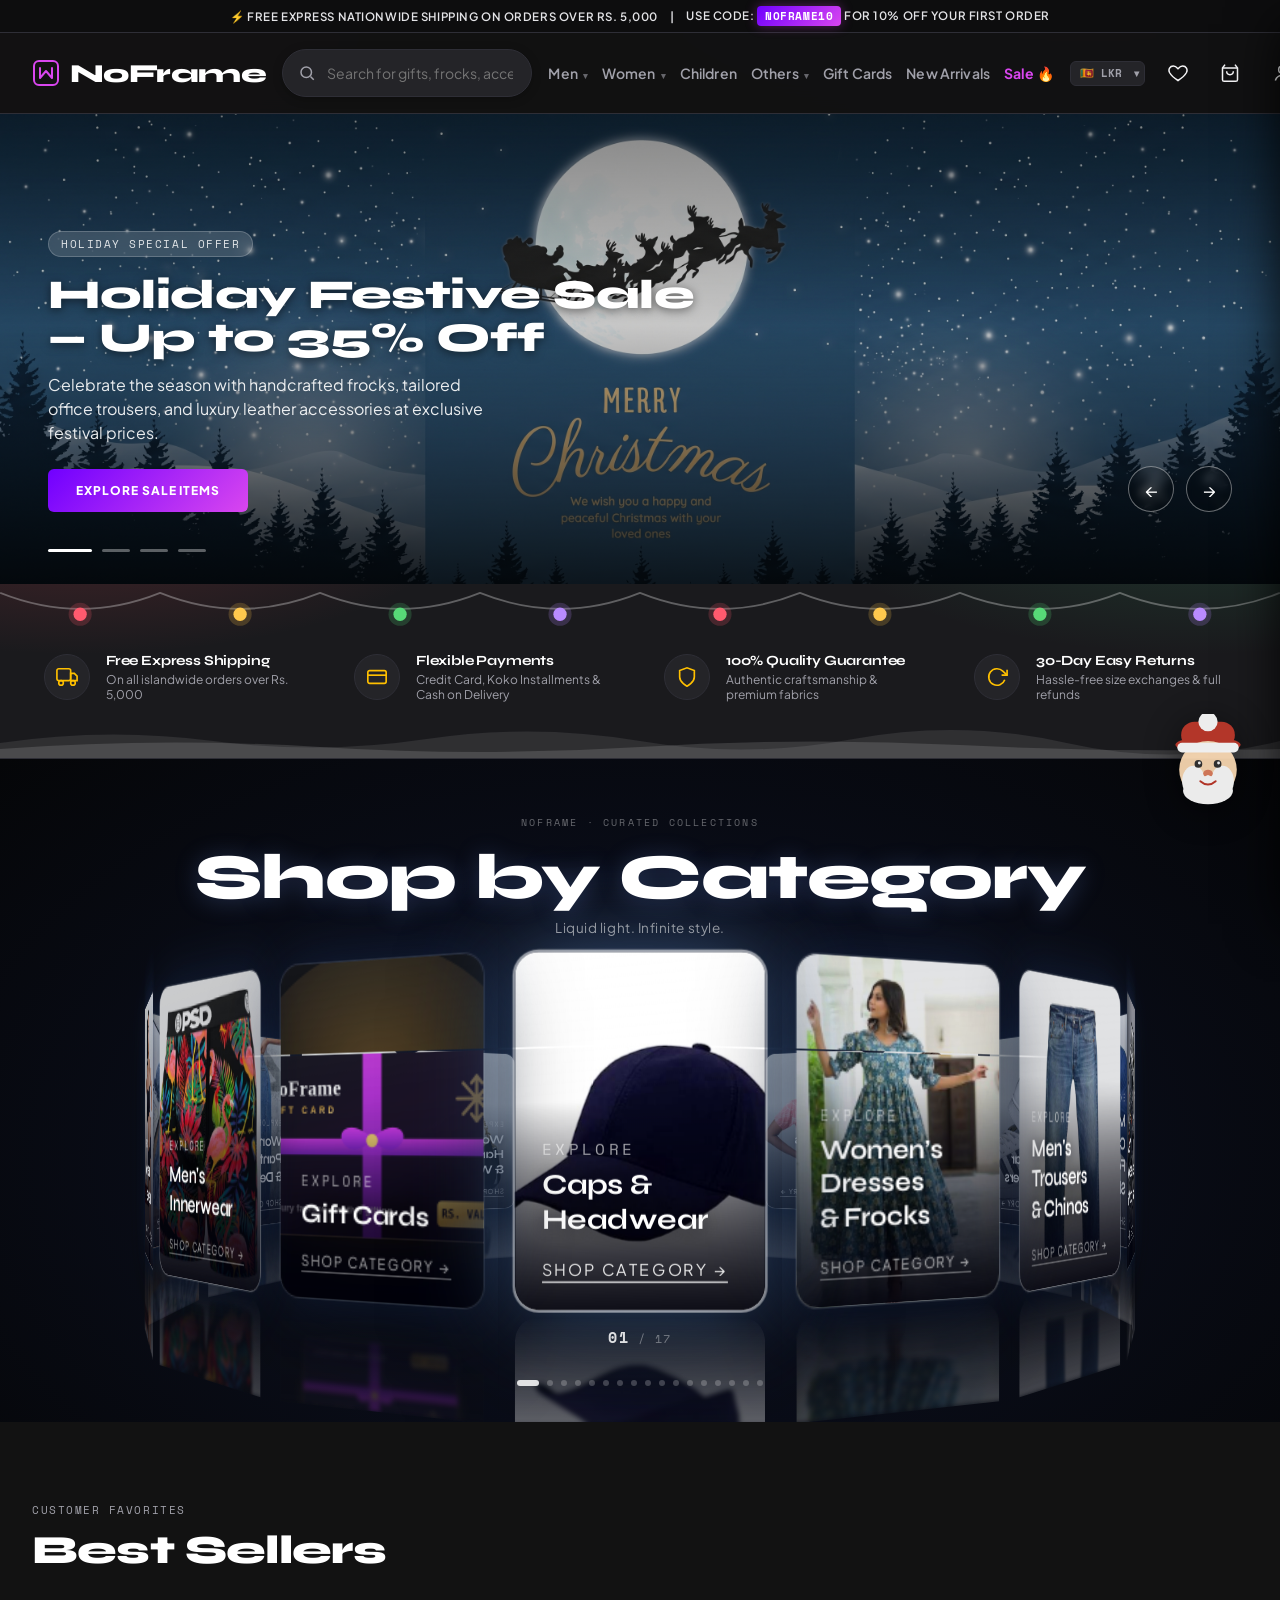
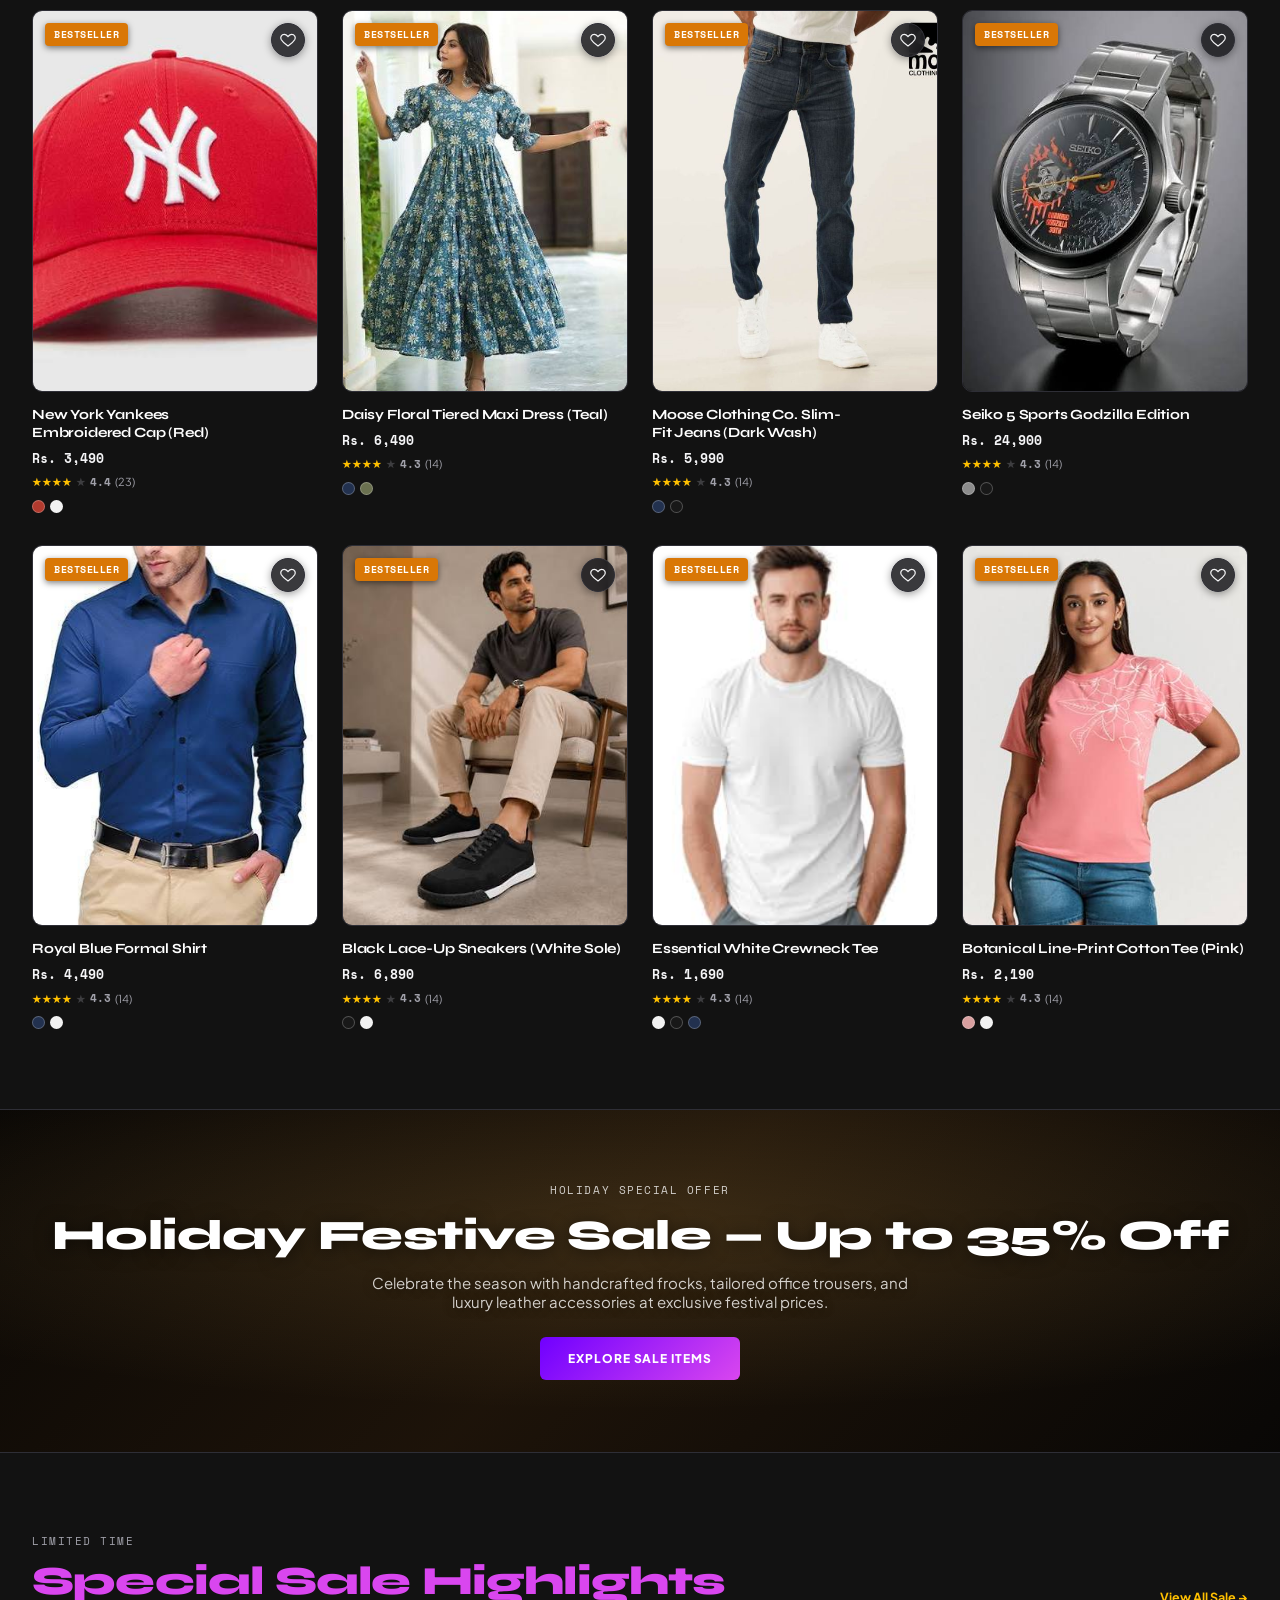
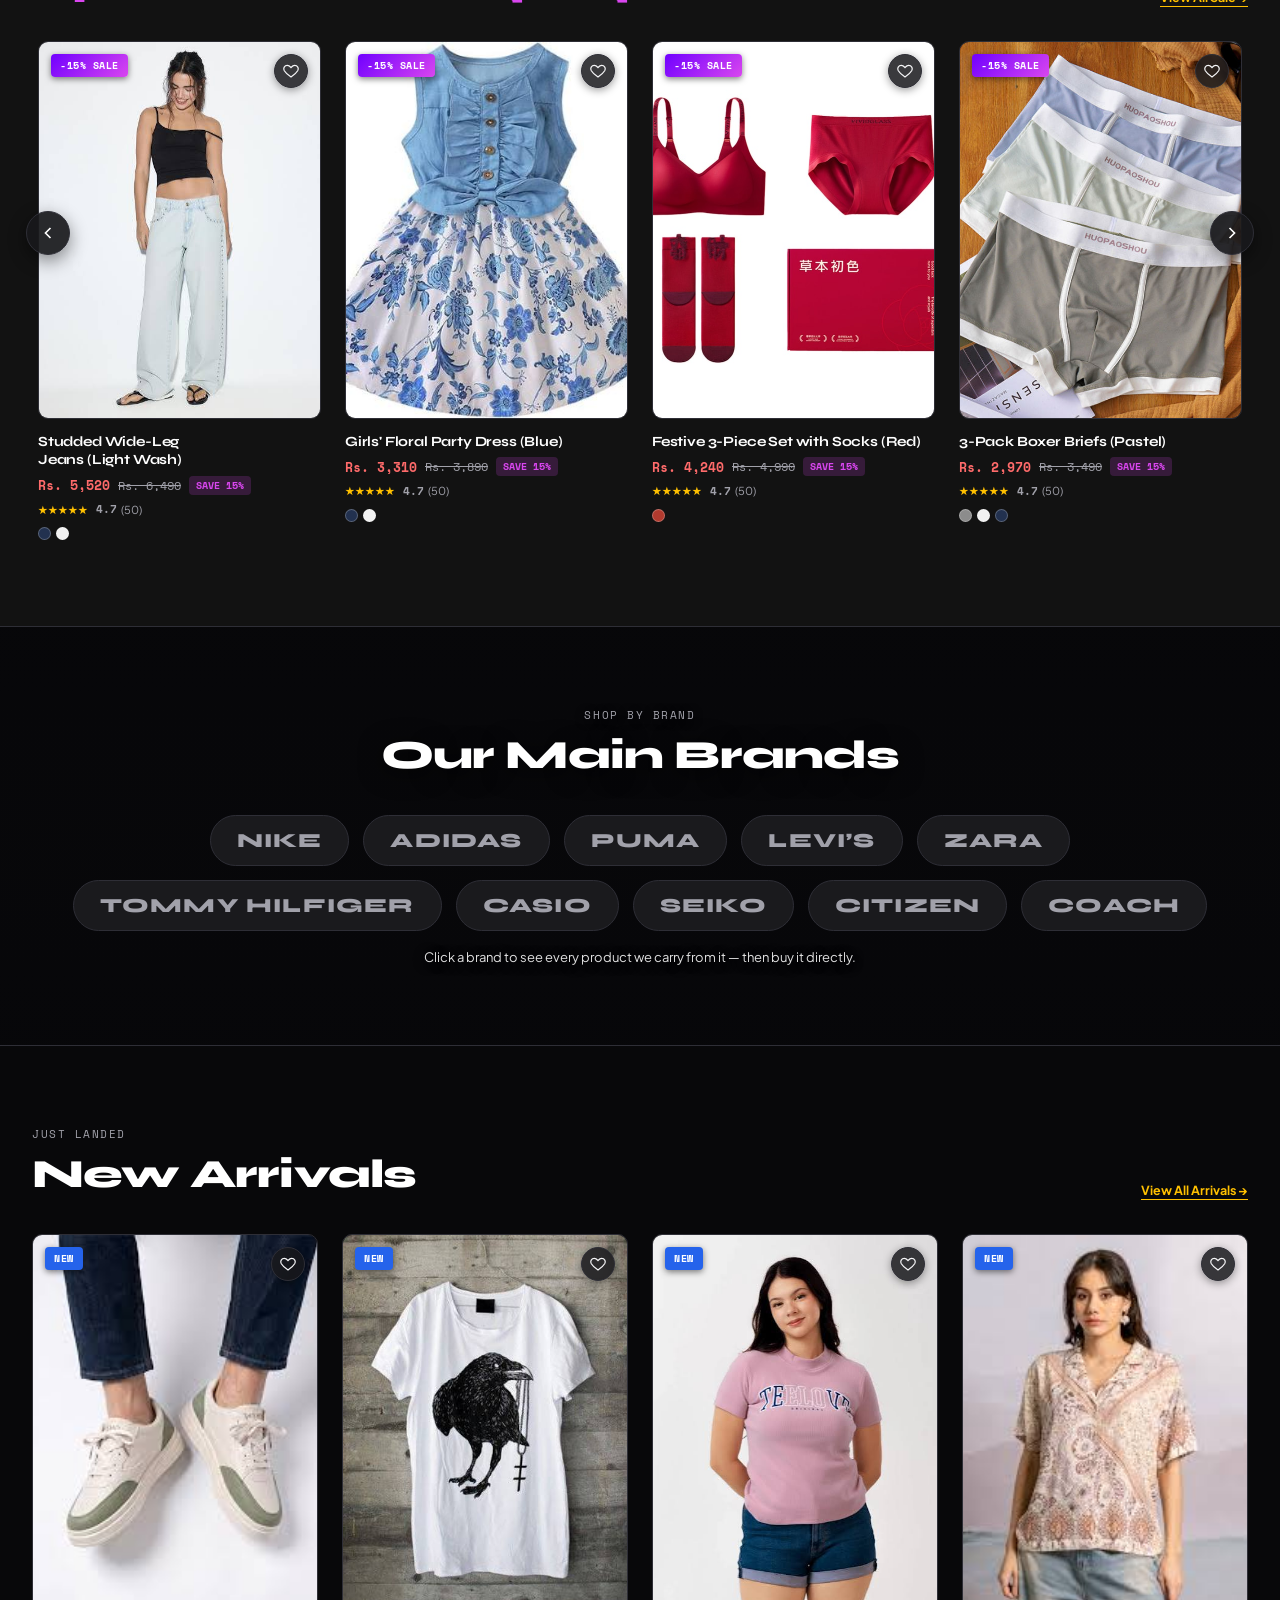
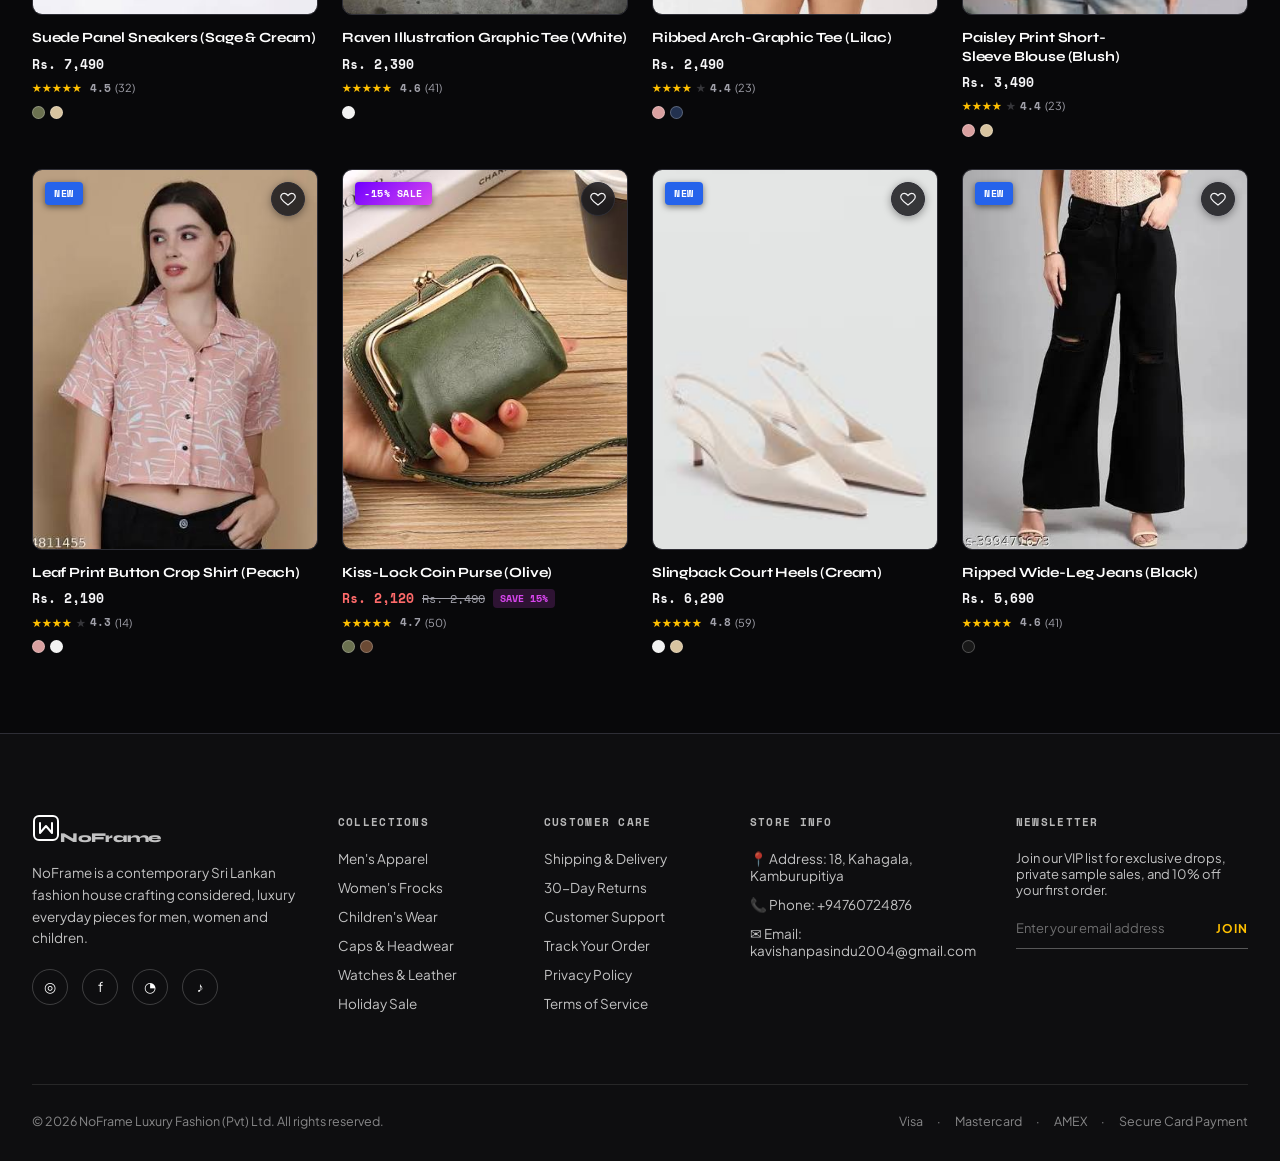
==== commit adb33113: "Final Updated project #add brand products #Fix bugs in products #add admin can change product detail" ====
--- a/1902/html/index.html
+++ b/1902/html/index.html
@@ -7,7 +7,7 @@
 <link rel="preconnect" href="https://fonts.googleapis.com">
 <link rel="preconnect" href="https://fonts.gstatic.com" crossorigin>
 <link href="https://fonts.googleapis.com/css2?family=Inter:wght@400;500;600;700&family=Playfair+Display:ital,wght@0,600;0,700;0,800;1,600&family=Plus+Jakarta+Sans:wght@400;500;600;700;800&family=Space+Mono:wght@400;700&family=Syne:wght@700;800&display=swap" rel="stylesheet">
-<link rel="stylesheet" href="../css/style.css?v=20261030">
+<link rel="stylesheet" href="../css/style.css?v=20261103">
 
 </head>
 <body>
@@ -20,8 +20,8 @@
 <div id="modal-root"></div>
 <div id="toast" class="toast"></div>
 
-<script src="../data/catalog.js?v=20261030"></script>
-<script src="../js/app.js?v=20261031"></script>
+<script src="../data/catalog.js?v=20261107"></script>
+<script src="../js/app.js?v=20261110"></script>
 
 </body>
 </html>
--- a/1902/css/style.css
+++ b/1902/css/style.css
@@ -2254,3 +2254,54 @@
 .pd-page .pd-corner{border-color:rgba(185,139,255,.35);color:#CDB8FF;}
 .pd-page .pd-gallery-note{color:rgba(205,190,255,.72);}
 .pd-page .stock-line .stock-dot{box-shadow:0 0 10px rgba(217,70,239,.8);}
+
+/* ---------------- ADMIN: top bar, table links, product search ---------------- */
+.admin-topbar{display:flex;align-items:center;justify-content:space-between;gap:16px;flex-wrap:wrap;margin-bottom:22px;}
+.admin-topbar-actions{display:flex;align-items:center;gap:10px;flex-wrap:wrap;}
+.ap-search{
+  min-width:260px;border:1px solid var(--line);background:var(--surface);color:#FFFFFF;
+  padding:11px 14px;font-size:13px;border-radius:var(--radius-sm);outline:none;
+}
+.ap-search:focus{border-color:var(--violet);box-shadow:0 0 0 3px rgba(112,0,255,0.22);}
+.icon-link{cursor:pointer;font-size:12.5px;font-weight:700;color:var(--accent);text-decoration:underline;text-underline-offset:3px;margin-right:12px;background:none;border:0;padding:0;font-family:inherit;}
+.icon-link:hover{color:var(--violet);}
+.icon-link.danger{color:#FF6B6B;}
+.icon-link.danger:hover{color:#FF9B9B;}
+
+/* ---------------- ADMIN: product photo field ---------------- */
+.pf-photo{display:flex;gap:16px;align-items:flex-start;flex-wrap:wrap;}
+.pf-photo-preview{
+  width:112px;height:112px;flex:0 0 auto;border:1px solid var(--line);
+  border-radius:var(--radius-sm);overflow:hidden;background:var(--surface-alt);
+  display:flex;align-items:center;justify-content:center;
+}
+.pf-photo-preview::after{content:'No photo';font-size:11px;color:var(--ink-soft);}
+.pf-photo-preview img{width:100%;height:100%;object-fit:cover;position:relative;z-index:1;}
+.pf-photo-tools{flex:1;min-width:240px;}
+.pf-photo-tools input{
+  width:100%;border:1px solid var(--line);padding:12px 14px;font-size:13px;
+  background:var(--surface-alt);color:#FFFFFF;border-radius:var(--radius-sm);outline:none;
+}
+.pf-photo-tools input:focus{border-color:var(--violet);box-shadow:0 0 0 3px rgba(112,0,255,0.22);}
+.pf-photo-actions{display:flex;gap:8px;margin:10px 0 2px;flex-wrap:wrap;}
+.pf-upload{position:relative;overflow:hidden;display:inline-flex;align-items:center;gap:6px;cursor:pointer;}
+.pf-upload input[type=file]{position:absolute;inset:0;opacity:0;cursor:pointer;}
+.pf-upload:hover{border-color:var(--violet);}
+
+/* ---------------- STOREFRONT: admin edit bar on a product page ---------------- */
+.pd-admin-bar{
+  display:flex;align-items:center;gap:12px;flex-wrap:wrap;
+  border:1px dashed rgba(112,0,255,0.55);background:rgba(112,0,255,0.09);
+  padding:10px 14px;border-radius:var(--radius-sm);margin-bottom:20px;
+}
+.pd-admin-tag{font-size:10px;font-weight:800;letter-spacing:.12em;background:var(--violet);color:#FFFFFF;padding:4px 9px;border-radius:999px;}
+.pd-admin-note{font-size:12.5px;color:var(--ink-soft);flex:1;min-width:160px;}
+
+/* ---------------- HEADER: admin shortcut (admins only) ---------------- */
+.header-admin-link{
+  display:inline-flex;align-items:center;gap:6px;
+  border:1px solid rgba(112,0,255,0.55);background:rgba(112,0,255,0.14);
+  color:#FFFFFF;font-size:11.5px;font-weight:800;letter-spacing:.06em;text-transform:uppercase;
+  padding:7px 12px;border-radius:999px;white-space:nowrap;
+}
+.header-admin-link:hover{background:var(--violet);border-color:var(--violet);}
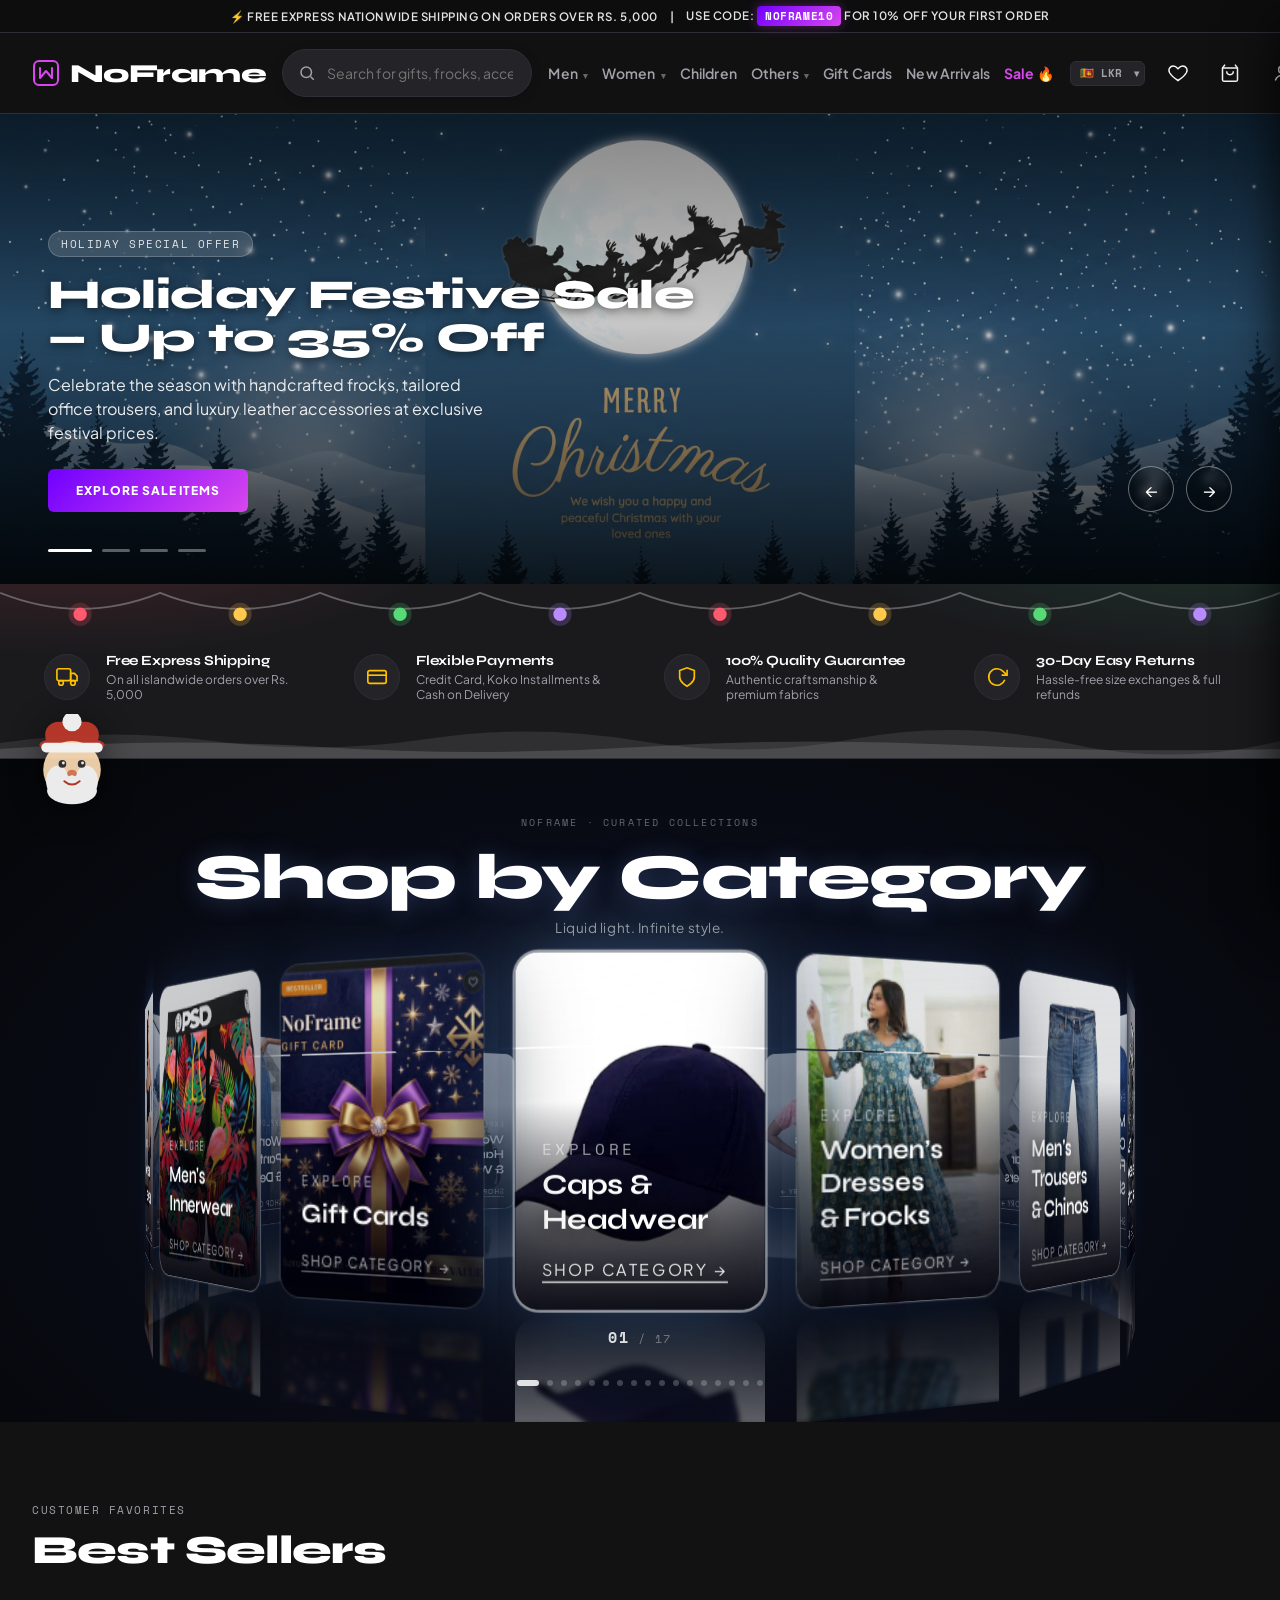
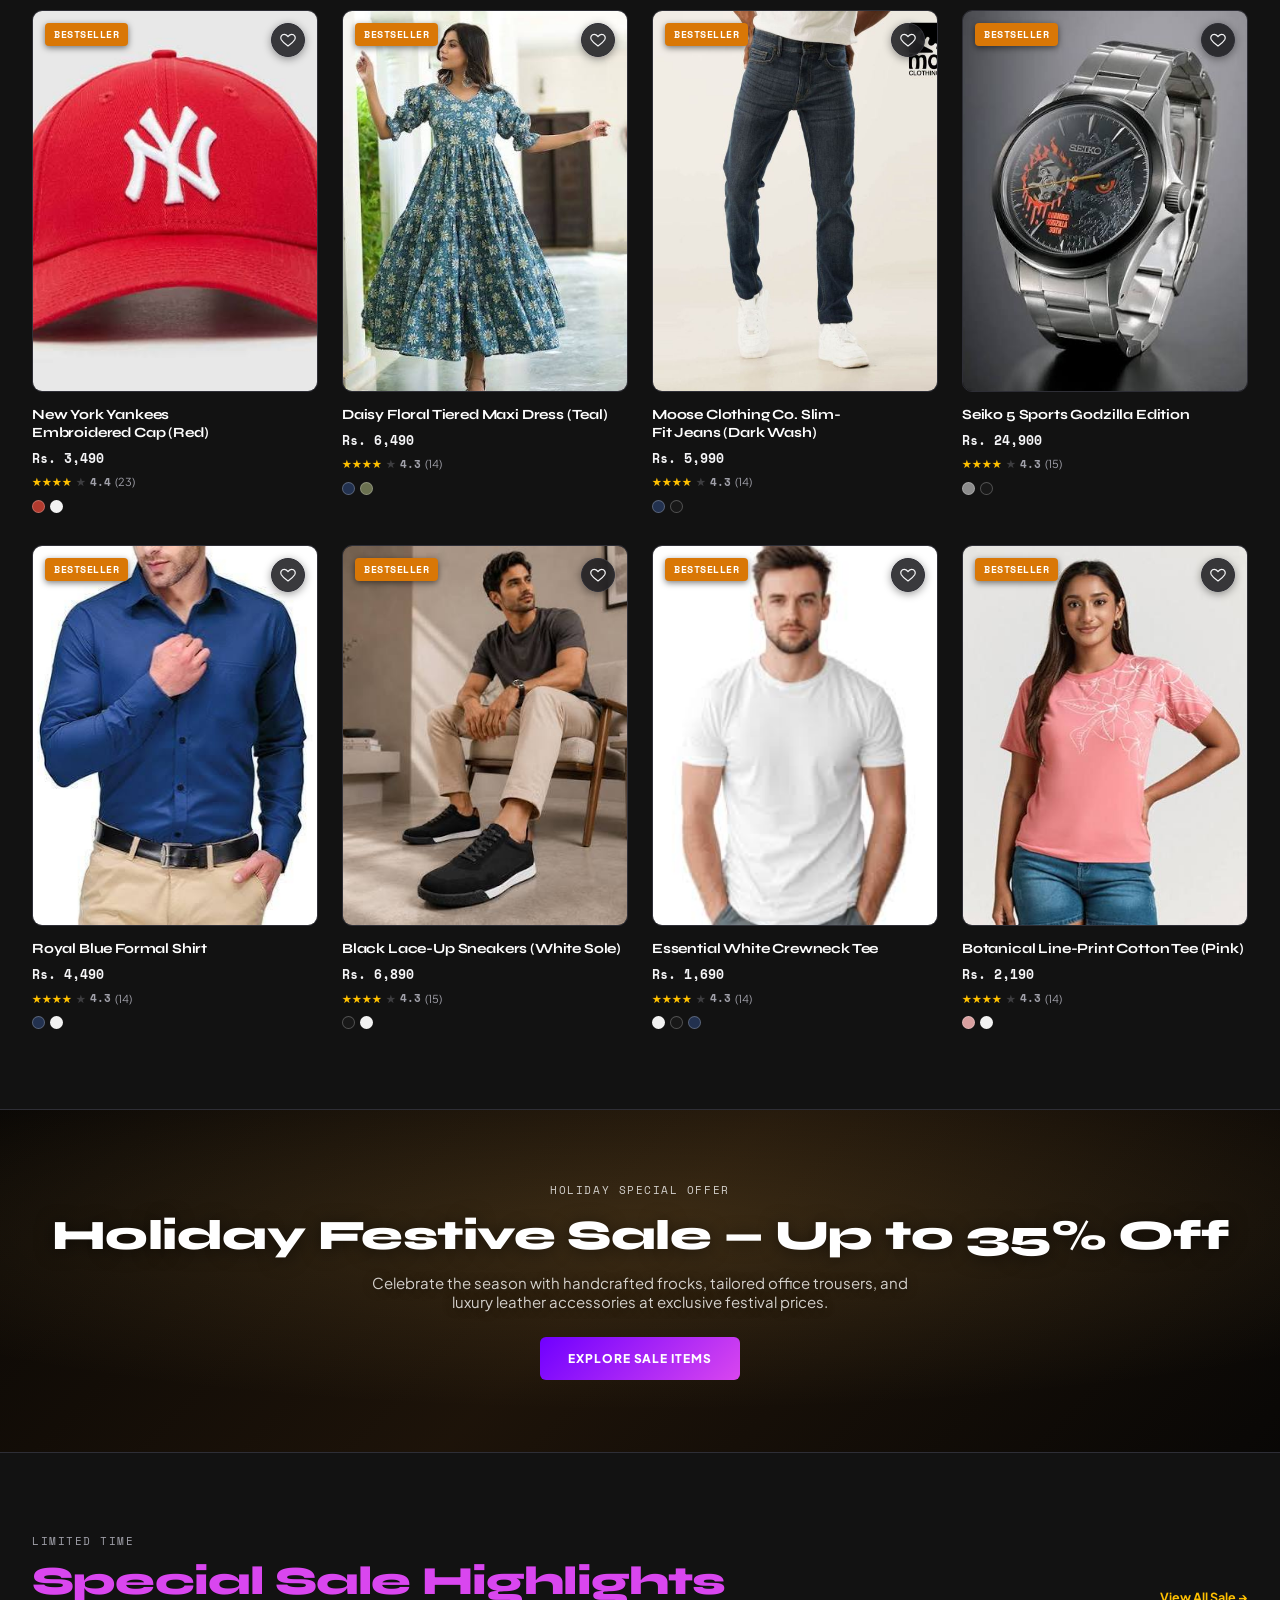
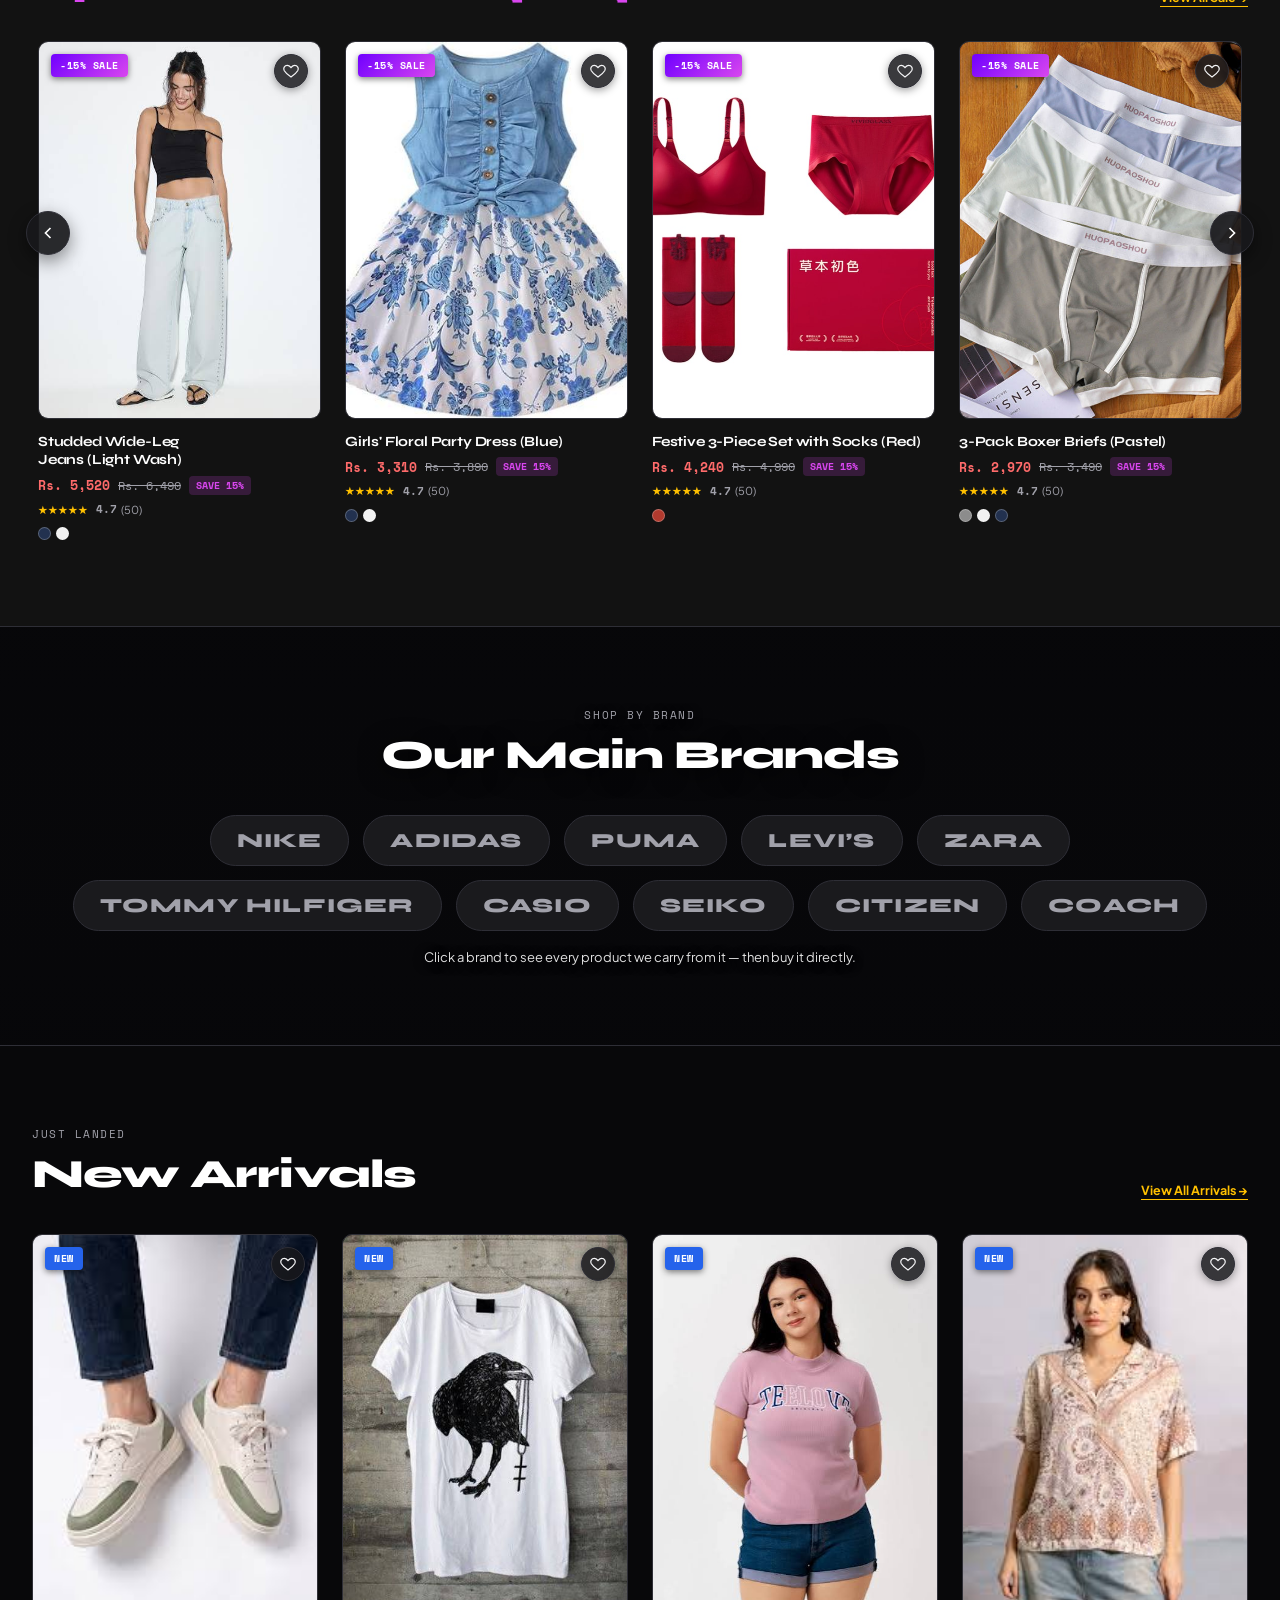
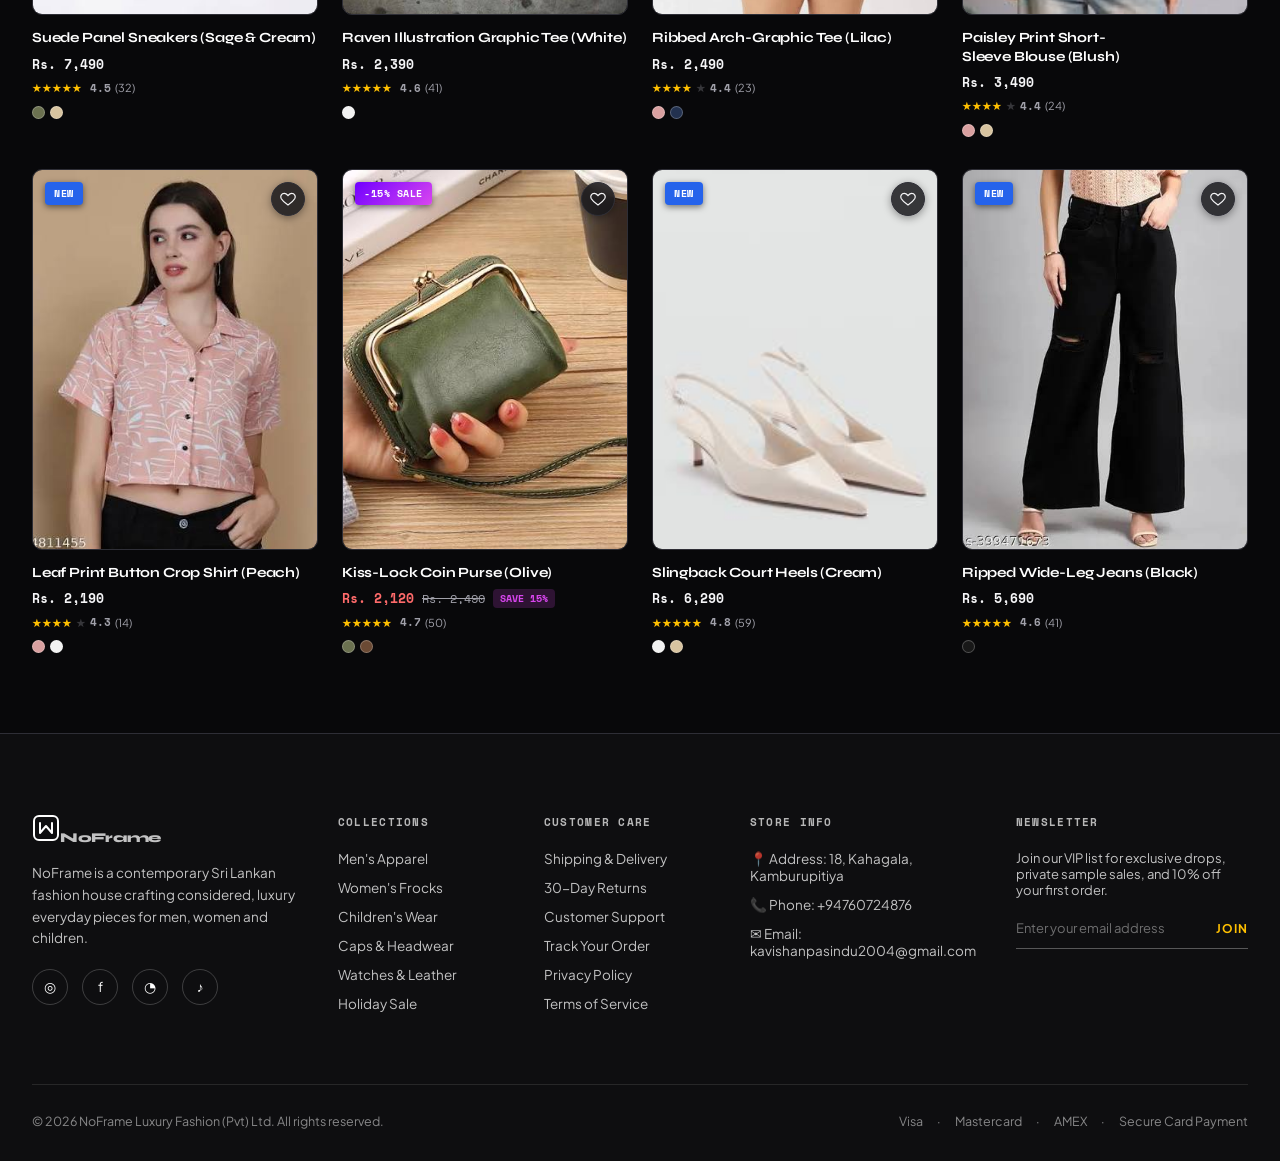
==== commit a06192a6: "add example data" ====
--- a/1902/html/index.html
+++ b/1902/html/index.html
@@ -7,7 +7,7 @@
 <link rel="preconnect" href="https://fonts.googleapis.com">
 <link rel="preconnect" href="https://fonts.gstatic.com" crossorigin>
 <link href="https://fonts.googleapis.com/css2?family=Inter:wght@400;500;600;700&family=Playfair+Display:ital,wght@0,600;0,700;0,800;1,600&family=Plus+Jakarta+Sans:wght@400;500;600;700;800&family=Space+Mono:wght@400;700&family=Syne:wght@700;800&display=swap" rel="stylesheet">
-<link rel="stylesheet" href="../css/style.css?v=20261103">
+<link rel="stylesheet" href="../css/style.css?v=20261031h">
 
 </head>
 <body>
@@ -20,8 +20,8 @@
 <div id="modal-root"></div>
 <div id="toast" class="toast"></div>
 
-<script src="../data/catalog.js?v=20261107"></script>
-<script src="../js/app.js?v=20261110"></script>
+<script src="../data/catalog.js?v=20261031b"></script>
+<script src="../js/app.js?v=20261031h"></script>
 
 </body>
 </html>
--- a/1902/css/style.css
+++ b/1902/css/style.css
@@ -1510,18 +1510,7 @@
 .auth-box .pw-meter{margin-top:14px;}
 .auth-box .pw-rules{gap:8px 16px;}
 
-/* ---------- SIGN-UP: Google option + divider ---------- */
-.google-btn{
-  display:flex;align-items:center;justify-content:center;gap:12px;width:100%;
-  min-height:56px;padding:14px 18px;margin-bottom:4px;
-  border-radius:12px;border:1px solid var(--line);background:var(--surface-alt);
-  color:#FFFFFF;font-size:15px;font-weight:600;cursor:pointer;
-  transition:background .2s var(--ease),border-color .2s var(--ease),transform .2s var(--ease);
-}
-.google-btn:hover{background:#2E2E36;border-color:rgba(255,255,255,.3);transform:translateY(-1px);}
-.google-btn svg{width:22px;height:22px;flex:0 0 auto;}
-.google-btn.google-host{padding:0;border:none;background:none;min-height:44px;}
-.google-btn.google-host:hover{transform:none;background:none;}
+/* ---------- SIGN-UP: divider between social and email (kept for layout) ---------- */
 .auth-divider{
   display:flex;align-items:center;gap:14px;margin:24px 0 26px;
   font-size:10.5px;letter-spacing:.16em;text-transform:uppercase;color:var(--ink-soft);
@@ -1577,6 +1566,30 @@
 .profile-nav a{display:block;padding:13px 0;font-size:13.5px;color:var(--ink-soft);border-bottom:1px solid var(--line);font-weight:600;}
 .profile-nav a.active{color:#FFFFFF;font-weight:700;}
 .order-row{background:var(--surface);border:1px solid var(--line);padding:20px;border-radius:var(--radius-sm);margin-bottom:16px;display:flex;justify-content:space-between;align-items:center;flex-wrap:wrap;gap:12px;}
+
+/* ---------- CUSTOMER ORDER HISTORY: photos + price lines ---------- */
+.order-card{background:var(--surface);border:1px solid var(--line);border-radius:var(--radius-sm);margin-bottom:20px;overflow:hidden;}
+.order-card-head{display:flex;justify-content:space-between;align-items:center;gap:14px;flex-wrap:wrap;
+  padding:16px 20px;border-bottom:1px solid var(--line);background:var(--surface-alt);}
+.order-card-head>div{display:flex;align-items:baseline;gap:14px;flex-wrap:wrap;}
+.order-date{font-size:12.5px;color:var(--ink-soft);}
+.order-thumbs{display:flex;gap:8px;flex-wrap:wrap;padding:16px 20px 0;}
+.order-thumb{display:block;width:54px;height:62px;border-radius:6px;overflow:hidden;border:1px solid var(--line);background:var(--surface-alt);}
+.order-thumb img{width:100%;height:100%;object-fit:cover;display:block;transition:transform .2s var(--ease);}
+.order-thumb:hover img{transform:scale(1.07);}
+.order-lines{padding:14px 20px;display:flex;flex-direction:column;gap:10px;}
+.order-line{display:grid;grid-template-columns:52px minmax(0,1fr) auto 110px;gap:14px;align-items:center;
+  padding:9px 10px;border:1px solid var(--line);border-radius:8px;background:var(--surface-alt);}
+.order-line img{width:52px;height:60px;object-fit:cover;border-radius:5px;background:var(--surface);}
+.order-line-name{display:flex;flex-direction:column;gap:2px;min-width:0;}
+.order-line-name b{font-size:13.5px;}
+.order-line-name span{font-size:12px;color:var(--ink-soft);}
+.order-line-qty{font-size:12.5px;color:var(--ink-soft);text-align:right;}
+.order-line-sum{text-align:right;font-size:14px;}
+.order-totals{padding:6px 20px 18px;margin-left:auto;width:min(320px,100%);}
+.order-totals>div{display:flex;justify-content:space-between;gap:16px;padding:7px 0;font-size:13.5px;border-bottom:1px dashed var(--line);}
+.order-totals>div.grand{font-size:16px;border-bottom:none;}
+@media(max-width:600px){.order-line{grid-template-columns:48px minmax(0,1fr);}.order-line-qty,.order-line-sum{text-align:left;}}
 
 /* ---------- ADMIN DASHBOARD ---------- */
 .admin-shell{display:grid;grid-template-columns:240px 1fr;min-height:100vh;background:var(--bone);}
@@ -1597,7 +1610,67 @@
 .admin-table th{text-align:left;padding:14px 12px;border-bottom:2px solid var(--line);font-size:11px;letter-spacing:.06em;text-transform:uppercase;color:var(--ink-soft);}
 .admin-table td{padding:14px 12px;border-bottom:1px solid var(--line);vertical-align:middle;}
 .admin-table img{width:40px;height:48px;object-fit:cover;border-radius:3px;}
+
+/* ---------- ADMIN ORDERS: date-arranged list + per-order detail ---------- */
+.ao-table td{white-space:nowrap;}
+.ao-table td:first-child{white-space:normal;}
+.ao-row{cursor:pointer;transition:background .15s var(--ease);}
+.ao-row:hover{background:var(--surface-alt);}
+.ao-row.is-open{background:rgba(214,169,55,.07);}
+.ao-detail-row>td{background:var(--surface-alt);padding:0 12px 20px;}
+.order-detail{display:grid;grid-template-columns:minmax(0,1.6fr) minmax(260px,1fr);gap:26px;}
+@media(max-width:820px){.order-detail{grid-template-columns:1fr;}}
+.od-items{display:flex;flex-direction:column;gap:10px;}
+.od-item{display:grid;grid-template-columns:56px minmax(0,1fr) auto 96px 110px;gap:14px;align-items:center;
+  padding:10px 12px;border:1px solid var(--line);border-radius:10px;background:var(--surface);}
+.od-item img{width:56px;height:64px;object-fit:cover;border-radius:6px;background:var(--surface-alt);}
+.od-item-name{display:flex;flex-direction:column;gap:2px;min-width:0;}
+.od-item-name b{font-size:13.5px;}
+.od-item-name span{font-size:12px;color:var(--ink-soft);}
+.od-qty{font-size:12.5px;color:var(--ink-soft);}
+.od-unit{font-size:12.5px;color:var(--ink-soft);text-align:right;}
+.od-line{text-align:right;font-size:14px;}
+.od-totals{align-self:start;border:1px solid var(--line);border-radius:10px;background:var(--surface);padding:16px 18px;}
+.od-total-row{display:flex;justify-content:space-between;gap:14px;padding:7px 0;font-size:13.5px;border-bottom:1px dashed var(--line);}
+.od-total-row.od-grand{font-size:16px;border-bottom:none;padding-top:12px;}
+.od-total-row.od-soft{border-bottom:none;color:var(--ink-soft);}
+.od-ship{margin-top:14px;padding-top:12px;border-top:1px solid var(--line);font-size:12.5px;line-height:1.7;color:var(--ink-soft);}
+.od-ship b{color:var(--ink);}
+@media(max-width:600px){.od-item{grid-template-columns:48px minmax(0,1fr);grid-auto-rows:auto;}.od-unit,.od-line{text-align:left;}}
 .admin-panel{background:var(--surface);border:1px solid var(--line);padding:26px;margin-bottom:28px;border-radius:var(--radius);box-shadow:var(--shadow-sm);}
+
+/* ---------- ORDER RETURNS (customer history → admin review) ---------- */
+.return-cta{display:flex;align-items:center;gap:12px;flex-wrap:wrap;
+  padding-top:14px;margin-top:14px;border-top:1px dashed var(--line);}
+.return-cta span{font-size:12px;color:var(--ink-soft);}
+.return-form{margin-top:14px;padding:16px;border:1px solid var(--line);
+  border-radius:var(--radius-sm);background:var(--surface-alt);}
+.return-form .form-row{margin-bottom:12px;}
+.return-form select,.return-form input{
+  width:100%;padding:11px 12px;font-size:13px;color:#FFFFFF;
+  border:1px solid var(--line);border-radius:var(--radius-sm);background:var(--surface);outline:none;
+}
+.return-form select:focus,.return-form input:focus{border-color:var(--violet);}
+.return-form-actions{display:flex;gap:10px;flex-wrap:wrap;}
+.return-box{margin-top:14px;padding:12px 14px;display:flex;flex-direction:column;gap:4px;
+  font-size:12.5px;line-height:1.6;color:var(--ink-soft);
+  border:1px solid rgba(214,169,55,.5);border-radius:var(--radius-sm);background:rgba(214,169,55,.08);}
+.return-box b{color:var(--ink);font-size:13px;}
+.return-box.is-approved{border-color:rgba(46,125,50,.6);background:rgba(46,125,50,.1);}
+.return-box.is-declined{border-color:rgba(178,58,46,.6);background:rgba(178,58,46,.1);}
+.return-box.is-refunded{border-color:rgba(112,0,255,.55);background:rgba(112,0,255,.1);}
+.return-when{font-size:11.5px;opacity:.85;}
+.od-return{margin-top:14px;padding:12px 14px;font-size:12.5px;line-height:1.7;color:var(--ink);
+  border:1px dashed rgba(214,169,55,.55);border-radius:var(--radius-sm);background:rgba(214,169,55,.06);}
+.od-return b{font-size:13px;}
+.od-return-actions{display:flex;gap:8px;margin-top:10px;flex-wrap:wrap;}
+.ret-chip{display:inline-block;padding:4px 11px;border-radius:999px;font-size:11px;font-weight:800;
+  letter-spacing:.03em;border:1px solid var(--line);background:var(--surface-alt);color:var(--ink);}
+.ret-chip.ret-requested{border-color:rgba(214,169,55,.6);background:rgba(214,169,55,.14);color:#F1D89A;}
+.ret-chip.ret-approved{border-color:rgba(46,125,50,.65);background:rgba(46,125,50,.14);color:#8FD5A4;}
+.ret-chip.ret-refunded{border-color:rgba(112,0,255,.55);background:rgba(112,0,255,.14);color:#CDB6FF;}
+.ret-chip.ret-declined{border-color:rgba(178,58,46,.6);background:rgba(178,58,46,.14);color:#F0A79E;}
+.admin-table .rt-reason{max-width:340px;font-size:12.5px;line-height:1.6;}
 
 /* ---------- TOAST NOTIFICATIONS ---------- */
 .toast{
@@ -1708,6 +1781,11 @@
   height: 72px;
   border-radius: 50%;
   border: 2px solid var(--accent);
+  /* Photos are square-cropped on upload; cover keeps any older, non-square
+     picture from being squashed out of the circular frame. */
+  object-fit: cover;
+  object-position: center;
+  background: var(--surface-alt);
 }
 .profile-meta-status {
   display: inline-block;
@@ -1798,7 +1876,8 @@
 .santa-float{
   position:fixed;
   bottom:90px;
-  right:24px;
+  left:24px;            /* display sits in the LEFT corner */
+  right:auto;
   z-index:9997;
   pointer-events:none;
   animation:santa-float-anim 3.2s ease-in-out infinite;
@@ -1807,7 +1886,7 @@
   opacity:.92;
   filter:drop-shadow(0 6px 18px rgba(0,0,0,0.55));
 }
-@media(max-width:600px){.santa-float{width:70px;height:70px;bottom:68px;right:12px;}}
+@media(max-width:600px){.santa-float{width:70px;height:70px;bottom:68px;left:12px;right:auto;}}
 
 @keyframes santa-float-anim{
   0%  { transform:translateY(0) rotate(-3deg);  }
@@ -2012,6 +2091,27 @@
 .review-form h5{font-weight:700;}
 .review-form input,.review-form textarea{width:100%;padding:10px;border:1px solid var(--line);border-radius:8px;background:var(--surface);color:#fff;font-family:inherit;font-size:14px;}
 .review-form .btn{justify-self:start;}
+.review-form.review-locked{max-width:640px;}
+.rev-rating{display:flex;align-items:center;gap:6px;}
+.rev-star{background:none;border:none;padding:0 2px;font-size:24px;line-height:1;cursor:pointer;color:var(--line);transition:color .15s var(--ease),transform .15s var(--ease);}
+.rev-star.on{color:#E2B53F;}
+.rev-star:hover{transform:scale(1.12);}
+
+/* ---------- PRODUCT Q&A ---------- */
+.qa-list{display:flex;flex-direction:column;gap:14px;}
+.qa-item{border:1px solid var(--line);border-radius:14px;background:var(--surface);padding:18px 20px;}
+.qa-item.is-waiting{border-left:3px solid rgba(214,169,55,.7);}
+.qa-line{display:flex;gap:14px;align-items:flex-start;}
+.qa-line+.qa-line{margin-top:14px;padding-top:14px;border-top:1px dashed var(--line);}
+.qa-badge{flex:0 0 30px;width:30px;height:30px;border-radius:50%;display:grid;place-items:center;
+  font-weight:800;font-size:13px;background:var(--surface-alt);border:1px solid var(--line);color:var(--ink);}
+.qa-badge-a{background:rgba(46,125,50,.16);border-color:rgba(46,125,50,.5);color:#7ddc8a;}
+.qa-body p{margin:0 0 6px;font-size:14.5px;line-height:1.65;color:var(--ink);}
+.qa-meta{font-size:12px;color:var(--ink-soft);}
+.qa-pending{margin-left:44px;font-size:13px;color:var(--ink-soft);font-style:italic;}
+.qa-empty{font-size:13.5px;color:var(--ink-soft);}
+.qa-question-cell{max-width:340px;white-space:normal;font-size:13.5px;}
+.qa-answer-text{max-width:300px;font-size:13px;line-height:1.6;color:var(--ink-soft);margin-bottom:6px;white-space:normal;}
 
 /* ================= HOME: SALE CAROUSEL (left/right arrows) ================= */
 .sale-carousel{position:relative;padding:0 6px;}
